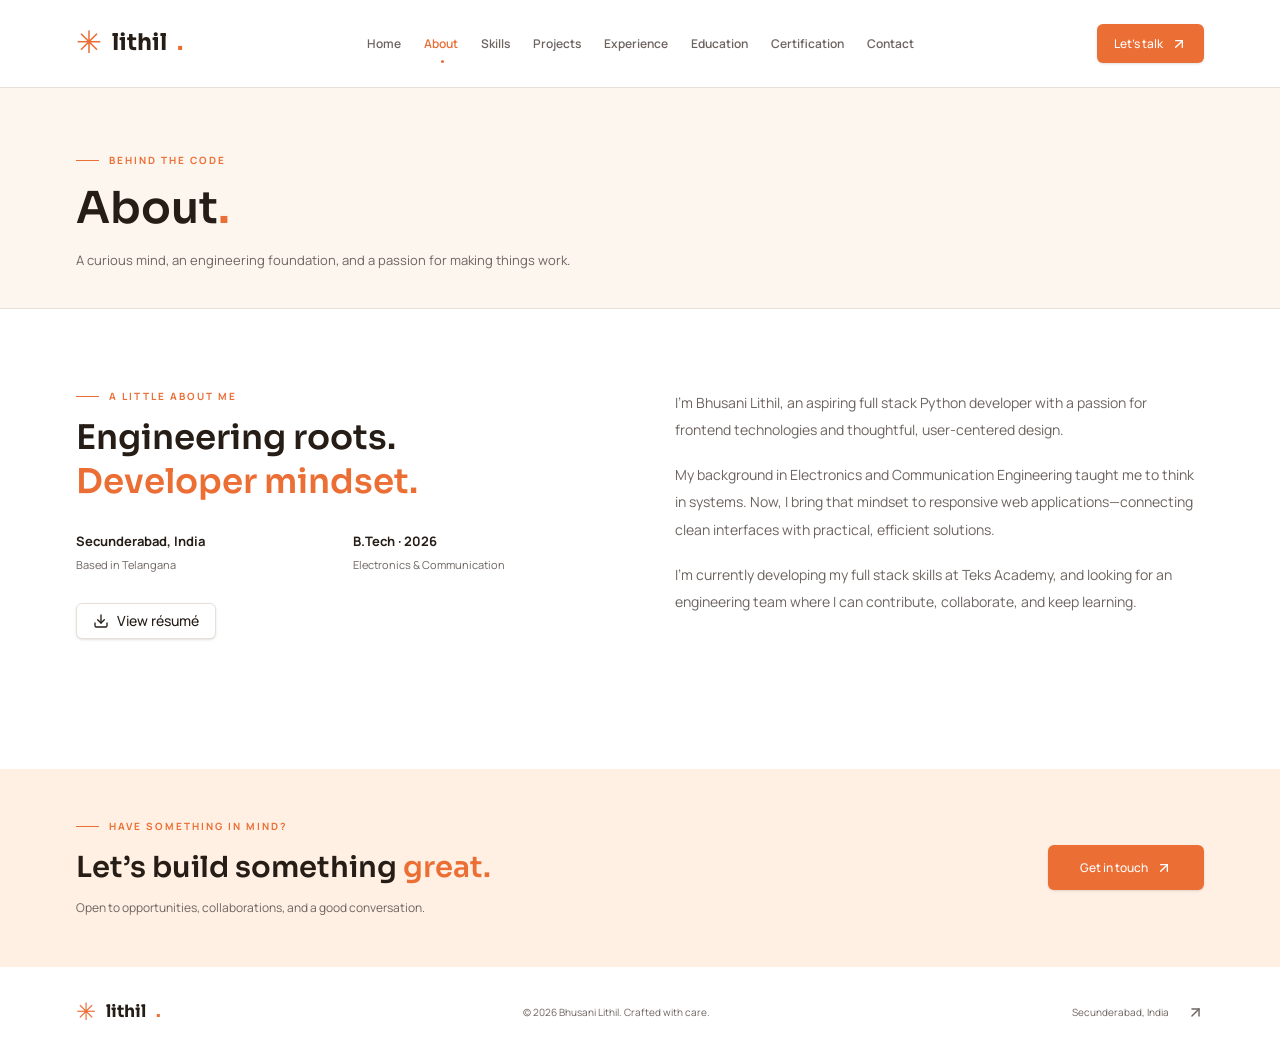
==== lithil-portfolio-standalone/lithil-portfolio/about.html @ ab589420 "Add files via upload" ====
<!DOCTYPE html>
<!DOCTYPE html>
<html lang="en"><head><meta charset="utf-8"/><meta content="width=device-width, initial-scale=1" name="viewport"/><title>About — Bhusani Lithil</title><meta content="Bhusani Lithil" name="author"/><meta content="A curious mind, an engineering foundation, and a passion for making things work." name="description"/><meta content="About — Bhusani Lithil" property="og:title"/><meta content="A curious mind, an engineering foundation, and a passion for making things work." property="og:description"/><meta content="website" property="og:type"/><meta content="summary_large_image" name="twitter:card"/><link href="styles.css" rel="stylesheet"/><link href="assets/favicon.png" rel="icon"/><script defer="" src="script.js"></script></head><body><header class="site-header"><div class="container-wide header-inner"><a class="wordmark" href="index.html"><span class="brand-symbol">✳</span> lithil<span class="text-primary">.</span></a><nav aria-label="Main navigation" class="desktop-nav"><a class="nav-link" href="index.html">Home</a><a aria-current="page" class="nav-link active" data-status="active" href="about.html">About</a><a class="nav-link" href="skills.html">Skills</a><a class="nav-link" href="projects.html">Projects</a><a class="nav-link" href="experience.html">Experience</a><a class="nav-link" href="education.html">Education</a><a class="nav-link" href="certification.html">Certification</a><a class="nav-link" href="contact.html">Contact</a></nav><a class="inline-flex items-center justify-center gap-2 whitespace-nowrap rounded-md text-sm font-medium cursor-pointer transition-colors focus-visible:outline-none focus-visible:ring-1 focus-visible:ring-ring disabled:pointer-events-none disabled:opacity-50 disabled:cursor-not-allowed [&amp;_svg]:pointer-events-none [&amp;_svg]:size-4 [&amp;_svg]:shrink-0 bg-primary text-primary-foreground shadow hover:bg-primary/90 h-9 px-4 py-2 header-contact" href="contact.html">Let’s talk <svg aria-hidden="true" class="lucide lucide-arrow-up-right" fill="none" height="24" stroke="currentColor" stroke-linecap="round" stroke-linejoin="round" stroke-width="2" viewbox="0 0 24 24" width="24" xmlns="http://www.w3.org/2000/svg"><path d="M7 7h10v10"></path><path d="M7 17 17 7"></path></svg></a><button aria-controls="mobile-navigation" aria-expanded="false" aria-label="Open navigation" class="inline-flex items-center justify-center gap-2 whitespace-nowrap rounded-md text-sm font-medium cursor-pointer transition-colors focus-visible:outline-none focus-visible:ring-1 focus-visible:ring-ring disabled:pointer-events-none disabled:opacity-50 disabled:cursor-not-allowed [&amp;_svg]:pointer-events-none [&amp;_svg]:size-4 [&amp;_svg]:shrink-0 hover:bg-accent hover:text-accent-foreground h-9 w-9 mobile-menu-toggle"><svg aria-hidden="true" class="lucide lucide-menu" fill="none" height="24" stroke="currentColor" stroke-linecap="round" stroke-linejoin="round" stroke-width="2" viewbox="0 0 24 24" width="24" xmlns="http://www.w3.org/2000/svg"><path d="M4 5h16"></path><path d="M4 12h16"></path><path d="M4 19h16"></path></svg></button></div><nav aria-label="Mobile navigation" class="mobile-nav" hidden="" id="mobile-navigation"><a class="nav-link" href="index.html">Home</a><a aria-current="page" class="nav-link active" data-status="active" href="about.html">About</a><a class="nav-link" href="skills.html">Skills</a><a class="nav-link" href="projects.html">Projects</a><a class="nav-link" href="experience.html">Experience</a><a class="nav-link" href="education.html">Education</a><a class="nav-link" href="certification.html">Certification</a><a class="nav-link" href="contact.html">Contact</a></nav></header><!--$--><main><section class="page-intro"><div class="container-wide reveal"><div class="section-eyebrow">Behind the code</div><h1 class="section-heading">About<span class="text-primary">.</span></h1><p class="section-subtitle">A curious mind, an engineering foundation, and a passion for making things work.</p></div></section><section class="section container-wide page-content"><div class="about-layout reveal"><div><div class="section-eyebrow">A little about me</div><h2 class="section-heading">Engineering roots.<br/><span>Developer mindset.</span></h2><div class="fact-grid"><div><strong>Secunderabad, India</strong><span>Based in Telangana</span></div><div><strong>B.Tech · 2026</strong><span>Electronics &amp; Communication</span></div></div><a class="inline-flex items-center justify-center gap-2 whitespace-nowrap rounded-md text-sm font-medium cursor-pointer transition-colors focus-visible:outline-none focus-visible:ring-1 focus-visible:ring-ring disabled:pointer-events-none disabled:opacity-50 disabled:cursor-not-allowed [&amp;_svg]:pointer-events-none [&amp;_svg]:size-4 [&amp;_svg]:shrink-0 border border-input bg-background shadow-sm hover:bg-accent hover:text-accent-foreground h-9 px-4 py-2 mt-7" download="Bhusani-Lithil-Resume.jpeg" href="assets/lithil-resume.jpeg" rel="noreferrer" target="_blank"><svg aria-hidden="true" class="lucide lucide-download" fill="none" height="24" stroke="currentColor" stroke-linecap="round" stroke-linejoin="round" stroke-width="2" viewbox="0 0 24 24" width="24" xmlns="http://www.w3.org/2000/svg"><path d="M12 15V3"></path><path d="M21 15v4a2 2 0 0 1-2 2H5a2 2 0 0 1-2-2v-4"></path><path d="m7 10 5 5 5-5"></path></svg> View résumé</a></div><div class="about-text"><p>I’m Bhusani Lithil, an aspiring full stack Python developer with a passion for frontend technologies and thoughtful, user-centered design.</p><p>My background in Electronics and Communication Engineering taught me to think in systems. Now, I bring that mindset to responsive web applications—connecting clean interfaces with practical, efficient solutions.</p><p>I’m currently developing my full stack skills at Teks Academy, and looking for an engineering team where I can contribute, collaborate, and keep learning.</p></div></div></section></main><!--/$--><section class="cta-band"><div class="container-wide cta-inner"><div><div class="section-eyebrow">Have something in mind?</div><h2>Let’s build something <span class="text-primary">great.</span></h2><p>Open to opportunities, collaborations, and a good conversation.</p></div><a class="inline-flex items-center justify-center gap-2 whitespace-nowrap text-sm font-medium cursor-pointer transition-colors focus-visible:outline-none focus-visible:ring-1 focus-visible:ring-ring disabled:pointer-events-none disabled:opacity-50 disabled:cursor-not-allowed [&amp;_svg]:pointer-events-none [&amp;_svg]:size-4 [&amp;_svg]:shrink-0 bg-primary text-primary-foreground shadow hover:bg-primary/90 h-10 rounded-md px-8" href="contact.html">Get in touch <svg aria-hidden="true" class="lucide lucide-arrow-up-right" fill="none" height="24" stroke="currentColor" stroke-linecap="round" stroke-linejoin="round" stroke-width="2" viewbox="0 0 24 24" width="24" xmlns="http://www.w3.org/2000/svg"><path d="M7 7h10v10"></path><path d="M7 17 17 7"></path></svg></a></div></section><footer class="site-footer"><div class="container-wide footer-inner"><a class="wordmark" href="index.html"><span class="brand-symbol">✳</span> lithil<span class="text-primary">.</span></a><p>© 2026 Bhusani Lithil. Crafted with care.</p><div class="footer-right"><span>Secunderabad, India</span><a aria-label="Email Lithil" href="mailto:bhusanilithil111@gmail.com"><svg aria-hidden="true" class="lucide lucide-arrow-up-right" fill="none" height="17" stroke="currentColor" stroke-linecap="round" stroke-linejoin="round" stroke-width="2" viewbox="0 0 24 24" width="17" xmlns="http://www.w3.org/2000/svg"><path d="M7 7h10v10"></path><path d="M7 17 17 7"></path></svg></a></div></div></footer></body></html>
---- lithil-portfolio-standalone/lithil-portfolio/styles.css ----
@layer properties {
  @supports (((-webkit-hyphens: none)) and (not (margin-trim: inline))) or ((-moz-orient: inline) and (not (color: rgb(from red r g b)))) {
  *, ::before, ::after, ::backdrop { --tw-translate-x: 0; --tw-translate-y: 0; --tw-translate-z: 0; --tw-rotate-x: initial; --tw-rotate-y: initial; --tw-rotate-z: initial; --tw-skew-x: initial; --tw-skew-y: initial; --tw-space-y-reverse: 0; --tw-space-x-reverse: 0; --tw-border-style: solid; --tw-leading: initial; --tw-font-weight: initial; --tw-tracking: initial; --tw-ordinal: initial; --tw-slashed-zero: initial; --tw-numeric-figure: initial; --tw-numeric-spacing: initial; --tw-numeric-fraction: initial; --tw-shadow: 0 0 #0000; --tw-shadow-color: initial; --tw-shadow-alpha: 100%; --tw-inset-shadow: 0 0 #0000; --tw-inset-shadow-color: initial; --tw-inset-shadow-alpha: 100%; --tw-ring-color: initial; --tw-ring-shadow: 0 0 #0000; --tw-inset-ring-color: initial; --tw-inset-ring-shadow: 0 0 #0000; --tw-ring-inset: initial; --tw-ring-offset-width: 0px; --tw-ring-offset-color: #fff; --tw-ring-offset-shadow: 0 0 #0000; --tw-outline-style: solid; --tw-blur: initial; --tw-brightness: initial; --tw-contrast: initial; --tw-grayscale: initial; --tw-hue-rotate: initial; --tw-invert: initial; --tw-opacity: initial; --tw-saturate: initial; --tw-sepia: initial; --tw-drop-shadow: initial; --tw-drop-shadow-color: initial; --tw-drop-shadow-alpha: 100%; --tw-drop-shadow-size: initial; --tw-duration: initial; --tw-ease: initial; --tw-content: ""; --tw-animation-delay: 0s; --tw-animation-direction: normal; --tw-animation-duration: initial; --tw-animation-fill-mode: none; --tw-animation-iteration-count: 1; --tw-enter-blur: 0; --tw-enter-opacity: 1; --tw-enter-rotate: 0; --tw-enter-scale: 1; --tw-enter-translate-x: 0; --tw-enter-translate-y: 0; --tw-exit-blur: 0; --tw-exit-opacity: 1; --tw-exit-rotate: 0; --tw-exit-scale: 1; --tw-exit-translate-x: 0; --tw-exit-translate-y: 0; }
}
}
@layer theme {
  :root, :host { --font-mono: ui-monospace, SFMono-Regular, Menlo, Monaco, Consolas, "Liberation Mono",
      "Courier New", monospace; --color-black: #000; --spacing: .25rem; --container-sm: 24rem; --container-md: 28rem; --container-lg: 32rem; --text-xs: .75rem; --text-xs--line-height: calc(1 / .75); --text-sm: .875rem; --text-sm--line-height: calc(1.25 / .875); --text-base: 1rem; --text-base--line-height: calc(1.5 / 1); --text-lg: 1.125rem; --text-lg--line-height: calc(1.75 / 1.125); --text-xl: 1.25rem; --text-xl--line-height: calc(1.75 / 1.25); --text-7xl: 4.5rem; --text-7xl--line-height: 1; --font-weight-normal: 400; --font-weight-medium: 500; --font-weight-semibold: 600; --font-weight-bold: 700; --tracking-tight: -.025em; --tracking-widest: .1em; --leading-relaxed: 1.625; --radius-sm: .25rem; --radius-xl: .75rem; --ease-in-out: cubic-bezier(.4, 0, .2, 1); --animate-pulse: pulse 2s cubic-bezier(.4, 0, .6, 1) infinite; --aspect-video: 16 / 9; --default-transition-duration: .15s; --default-transition-timing-function: cubic-bezier(.4, 0, .2, 1); --default-font-family: var(--font-body); --default-mono-font-family: var(--font-mono); --color-background: var(--background); --color-foreground: var(--foreground); --color-border: var(--border); }
}
@layer base {
  *, ::after, ::before, ::backdrop { box-sizing: border-box; border: 0px solid; margin: 0px; padding: 0px; }
  ::file-selector-button { box-sizing: border-box; border: 0px solid; margin: 0px; padding: 0px; }
  html, :host { text-size-adjust: 100%; tab-size: 4; line-height: 1.5; font-family: var(--default-font-family, -apple-system, BlinkMacSystemFont, "Segoe UI", Roboto, "Helvetica Neue", "Noto Sans", Arial, sans-serif, "Apple Color Emoji", "Segoe UI Emoji", "Segoe UI Symbol", "Noto Color Emoji"); font-feature-settings: var(--default-font-feature-settings, normal); font-variation-settings: var(--default-font-variation-settings, normal); -webkit-tap-highlight-color: transparent; }
  hr { height: 0px; color: inherit; border-top-width: 1px; }
  abbr:where([title]) { text-decoration: underline dotted; }
  h1, h2, h3, h4, h5, h6 { font-size: inherit; font-weight: inherit; }
  a { color: inherit; text-decoration: inherit; }
  b, strong { font-weight: bolder; }
  code, kbd, samp, pre { font-family: var(--default-mono-font-family, ui-monospace, SFMono-Regular, Menlo, Monaco, Consolas, "Liberation Mono", "Courier New", monospace); font-feature-settings: var(--default-mono-font-feature-settings, normal); font-variation-settings: var(--default-mono-font-variation-settings, normal); font-size: 1em; }
  small { font-size: 80%; }
  sub, sup { vertical-align: baseline; font-size: 75%; line-height: 0; position: relative; }
  sub { bottom: -0.25em; }
  sup { top: -0.5em; }
  table { text-indent: 0px; border-color: inherit; border-collapse: collapse; }
  progress { vertical-align: baseline; }
  summary { display: list-item; }
  ol, ul, menu { list-style: none; }
  img, svg, video, canvas, audio, iframe, embed, object { vertical-align: middle; display: block; }
  img, video { max-width: 100%; height: auto; }
  button, input, select, optgroup, textarea { font: inherit; letter-spacing: inherit; color: inherit; opacity: 1; background-color: rgba(0, 0, 0, 0); border-radius: 0px; }
  ::file-selector-button { font: inherit; letter-spacing: inherit; color: inherit; opacity: 1; background-color: rgba(0, 0, 0, 0); border-radius: 0px; }
  :where(select:is([multiple], [size])) optgroup { font-weight: bolder; }
  :where(select:is([multiple], [size])) optgroup option { padding-inline-start: 20px; }
  ::file-selector-button { margin-inline-end: 4px; }
  ::placeholder { opacity: 1; }
  @supports (not ((-webkit-appearance: -apple-pay-button))) or (contain-intrinsic-size: 1px) {
  ::placeholder { color: currentcolor; }
  @supports (color: color-mix(in lab, red, red)) {
  ::placeholder { color: color-mix(in oklab, currentcolor, transparent); }
}
}
  textarea { resize: vertical; }
  ::-webkit-search-decoration { appearance: none; }
  ::-webkit-date-and-time-value { min-height: 1lh; text-align: inherit; }
  ::-webkit-datetime-edit { display: inline-flex; }
  ::-webkit-datetime-edit-fields-wrapper { padding: 0px; }
  ::-webkit-datetime-edit { padding-block: 0px; }
  ::-webkit-datetime-edit-year-field { padding-block: 0px; }
  ::-webkit-datetime-edit-month-field { padding-block: 0px; }
  ::-webkit-datetime-edit-day-field { padding-block: 0px; }
  ::-webkit-datetime-edit-hour-field { padding-block: 0px; }
  ::-webkit-datetime-edit-minute-field { padding-block: 0px; }
  ::-webkit-datetime-edit-second-field { padding-block: 0px; }
  ::-webkit-datetime-edit-millisecond-field { padding-block: 0px; }
  ::-webkit-datetime-edit-meridiem-field { padding-block: 0px; }
  ::-webkit-calendar-picker-indicator { line-height: 1; }
  button, input:where([type="button"], [type="reset"], [type="submit"]) { appearance: button; }
  ::file-selector-button { appearance: button; }
  ::-webkit-inner-spin-button { height: auto; }
  ::-webkit-outer-spin-button { height: auto; }
  [hidden]:where(:not([hidden="until-found"])) { display: none !important; }
  * { border-color: var(--border); }
  body { background: var(--background); color: var(--foreground); font-family: var(--font-body); -webkit-font-smoothing: antialiased; margin: 0px; }
  h1, h2, h3 { font-family: var(--font-heading); letter-spacing: 0px; font-weight: 600; }
  a, button { -webkit-tap-highlight-color: transparent; }
  ::selection { background: var(--orange-soft); }
}
@layer components;
@layer utilities {
  .pointer-events-none { pointer-events: none; }
  .invisible { visibility: hidden; }
  .sr-only { clip-path: inset(50%); white-space: nowrap; border-width: 0px; width: 1px; height: 1px; margin: -1px; padding: 0px; position: absolute; overflow: hidden; }
  .absolute { position: absolute; }
  .fixed { position: fixed; }
  .relative { position: relative; }
  .inset-0 { inset: 0px; }
  .inset-x-0 { inset-inline: 0px; }
  .inset-y-0 { inset-block: 0px; }
  .-top-12 { top: calc(var(--spacing) * -12); }
  .top-0 { top: 0px; }
  .top-1\.5 { top: calc(var(--spacing) * 1.5); }
  .top-1\/2 { top: 50%; }
  .top-3\.5 { top: calc(var(--spacing) * 3.5); }
  .top-4 { top: calc(var(--spacing) * 4); }
  .top-\[1px\] { top: 1px; }
  .top-\[50\%\] { top: 50%; }
  .top-\[60\%\] { top: 60%; }
  .top-full { top: 100%; }
  .-right-12 { right: calc(var(--spacing) * -12); }
  .right-0 { right: 0px; }
  .right-1 { right: var(--spacing); }
  .right-2 { right: calc(var(--spacing) * 2); }
  .right-3 { right: calc(var(--spacing) * 3); }
  .right-4 { right: calc(var(--spacing) * 4); }
  .-bottom-12 { bottom: calc(var(--spacing) * -12); }
  .bottom-0 { bottom: 0px; }
  .-left-12 { left: calc(var(--spacing) * -12); }
  .left-0 { left: 0px; }
  .left-1\/2 { left: 50%; }
  .left-2 { left: calc(var(--spacing) * 2); }
  .left-\[50\%\] { left: 50%; }
  .z-10 { z-index: 10; }
  .z-20 { z-index: 20; }
  .z-50 { z-index: 50; }
  .z-\[1\] { z-index: 1; }
  .-mx-1 { margin-inline: calc(var(--spacing) * -1); }
  .mx-2 { margin-inline: calc(var(--spacing) * 2); }
  .mx-3\.5 { margin-inline: calc(var(--spacing) * 3.5); }
  .mx-auto { margin-inline: auto; }
  .my-0\.5 { margin-block: calc(var(--spacing) * .5); }
  .my-1 { margin-block: var(--spacing); }
  .\!mt-5 { margin-top: calc(var(--spacing) * 5) !important; }
  .-mt-4 { margin-top: calc(var(--spacing) * -4); }
  .mt-1\.5 { margin-top: calc(var(--spacing) * 1.5); }
  .mt-2 { margin-top: calc(var(--spacing) * 2); }
  .mt-4 { margin-top: calc(var(--spacing) * 4); }
  .mt-5 { margin-top: calc(var(--spacing) * 5); }
  .mt-6 { margin-top: calc(var(--spacing) * 6); }
  .mt-7 { margin-top: calc(var(--spacing) * 7); }
  .mt-8 { margin-top: calc(var(--spacing) * 8); }
  .mt-9 { margin-top: calc(var(--spacing) * 9); }
  .mt-24 { margin-top: calc(var(--spacing) * 24); }
  .mt-auto { margin-top: auto; }
  .mr-2 { margin-right: calc(var(--spacing) * 2); }
  .mb-1 { margin-bottom: var(--spacing); }
  .-ml-4 { margin-left: calc(var(--spacing) * -4); }
  .ml-1 { margin-left: var(--spacing); }
  .ml-auto { margin-left: auto; }
  .block { display: block; }
  .flex { display: flex; }
  .grid { display: grid; }
  .hidden { display: none; }
  .inline-flex { display: inline-flex; }
  .table { display: table; }
  .aspect-square { aspect-ratio: 1 / 1; }
  .aspect-video { aspect-ratio: var(--aspect-video); }
  .size-\(--cell-size\) { width: var(--cell-size); height: var(--cell-size); }
  .size-4 { width: calc(var(--spacing) * 4); height: calc(var(--spacing) * 4); }
  .h-\(--cell-size\) { height: var(--cell-size); }
  .h-1\.5 { height: calc(var(--spacing) * 1.5); }
  .h-2 { height: calc(var(--spacing) * 2); }
  .h-2\.5 { height: calc(var(--spacing) * 2.5); }
  .h-3 { height: calc(var(--spacing) * 3); }
  .h-3\.5 { height: calc(var(--spacing) * 3.5); }
  .h-4 { height: calc(var(--spacing) * 4); }
  .h-5 { height: calc(var(--spacing) * 5); }
  .h-7 { height: calc(var(--spacing) * 7); }
  .h-8 { height: calc(var(--spacing) * 8); }
  .h-9 { height: calc(var(--spacing) * 9); }
  .h-10 { height: calc(var(--spacing) * 10); }
  .h-12 { height: calc(var(--spacing) * 12); }
  .h-\[1px\] { height: 1px; }
  .h-\[var\(--radix-navigation-menu-viewport-height\)\] { height: var(--radix-navigation-menu-viewport-height); }
  .h-\[var\(--radix-select-trigger-height\)\] { height: var(--radix-select-trigger-height); }
  .h-auto { height: auto; }
  .h-full { height: 100%; }
  .h-px { height: 1px; }
  .h-svh { height: 100svh; }
  .max-h-\(--radix-context-menu-content-available-height\) { max-height: var(--radix-context-menu-content-available-height); }
  .max-h-\(--radix-select-content-available-height\) { max-height: var(--radix-select-content-available-height); }
  .max-h-\[300px\] { max-height: 300px; }
  .max-h-\[var\(--radix-dropdown-menu-content-available-height\)\] { max-height: var(--radix-dropdown-menu-content-available-height); }
  .min-h-0 { min-height: 0px; }
  .min-h-\[60px\] { min-height: 60px; }
  .min-h-screen { min-height: 100vh; }
  .min-h-svh { min-height: 100svh; }
  .w-\(--cell-size\) { width: var(--cell-size); }
  .w-\(--sidebar-width\) { width: var(--sidebar-width); }
  .w-0 { width: 0px; }
  .w-1 { width: var(--spacing); }
  .w-2 { width: calc(var(--spacing) * 2); }
  .w-2\.5 { width: calc(var(--spacing) * 2.5); }
  .w-3 { width: calc(var(--spacing) * 3); }
  .w-3\.5 { width: calc(var(--spacing) * 3.5); }
  .w-3\/4 { width: 75%; }
  .w-4 { width: calc(var(--spacing) * 4); }
  .w-5 { width: calc(var(--spacing) * 5); }
  .w-7 { width: calc(var(--spacing) * 7); }
  .w-8 { width: calc(var(--spacing) * 8); }
  .w-9 { width: calc(var(--spacing) * 9); }
  .w-10 { width: calc(var(--spacing) * 10); }
  .w-64 { width: calc(var(--spacing) * 64); }
  .w-72 { width: calc(var(--spacing) * 72); }
  .w-\[1px\] { width: 1px; }
  .w-\[100px\] { width: 100px; }
  .w-auto { width: auto; }
  .w-fit { width: fit-content; }
  .w-full { width: 100%; }
  .w-max { width: max-content; }
  .w-px { width: 1px; }
  .max-w-\(--skeleton-width\) { max-width: var(--skeleton-width); }
  .max-w-lg { max-width: var(--container-lg); }
  .max-w-max { max-width: max-content; }
  .max-w-md { max-width: var(--container-md); }
  .min-w-\(--cell-size\) { min-width: var(--cell-size); }
  .min-w-0 { min-width: 0px; }
  .min-w-5 { min-width: calc(var(--spacing) * 5); }
  .min-w-8 { min-width: calc(var(--spacing) * 8); }
  .min-w-9 { min-width: calc(var(--spacing) * 9); }
  .min-w-10 { min-width: calc(var(--spacing) * 10); }
  .min-w-\[8rem\] { min-width: 8rem; }
  .min-w-\[12rem\] { min-width: 12rem; }
  .min-w-\[var\(--radix-select-trigger-width\)\] { min-width: var(--radix-select-trigger-width); }
  .flex-1 { flex: 1 1 0%; }
  .shrink-0 { flex-shrink: 0; }
  .grow { flex-grow: 1; }
  .grow-0 { flex-grow: 0; }
  .basis-full { flex-basis: 100%; }
  .caption-bottom { caption-side: bottom; }
  .border-collapse { border-collapse: collapse; }
  .origin-\(--radix-context-menu-content-transform-origin\) { transform-origin: var(--radix-context-menu-content-transform-origin); }
  .origin-\(--radix-dropdown-menu-content-transform-origin\) { transform-origin: var(--radix-dropdown-menu-content-transform-origin); }
  .origin-\(--radix-hover-card-content-transform-origin\) { transform-origin: var(--radix-hover-card-content-transform-origin); }
  .origin-\(--radix-menubar-content-transform-origin\) { transform-origin: var(--radix-menubar-content-transform-origin); }
  .origin-\(--radix-popover-content-transform-origin\) { transform-origin: var(--radix-popover-content-transform-origin); }
  .origin-\(--radix-select-content-transform-origin\) { transform-origin: var(--radix-select-content-transform-origin); }
  .origin-\(--radix-tooltip-content-transform-origin\) { transform-origin: var(--radix-tooltip-content-transform-origin); }
  .-translate-x-1\/2 { --tw-translate-x: calc(calc(1 / 2 * 100%) * -1); translate: var(--tw-translate-x) var(--tw-translate-y); }
  .-translate-x-px { --tw-translate-x: -1px; translate: var(--tw-translate-x) var(--tw-translate-y); }
  .translate-x-\[-50\%\] { --tw-translate-x: -50%; translate: var(--tw-translate-x) var(--tw-translate-y); }
  .translate-x-px { --tw-translate-x: 1px; translate: var(--tw-translate-x) var(--tw-translate-y); }
  .-translate-y-1\/2 { --tw-translate-y: calc(calc(1 / 2 * 100%) * -1); translate: var(--tw-translate-x) var(--tw-translate-y); }
  .translate-y-\[-50\%\] { --tw-translate-y: -50%; translate: var(--tw-translate-x) var(--tw-translate-y); }
  .rotate-45 { rotate: 45deg; }
  .rotate-90 { rotate: 90deg; }
  .transform { transform: var(--tw-rotate-x, ) var(--tw-rotate-y, ) var(--tw-rotate-z, ) var(--tw-skew-x, ) var(--tw-skew-y, ); }
  .animate-caret-blink { animation: 1.25s ease-out 0s infinite normal none running caret-blink; }
  .animate-in { animation: enter var(--tw-animation-duration, var(--tw-duration, .15s))var(--tw-ease, ease)var(--tw-animation-delay, 0s)var(--tw-animation-iteration-count, 1)var(--tw-animation-direction, normal)var(--tw-animation-fill-mode, none); }
  .animate-pulse { animation: var(--animate-pulse); }
  .cursor-default { cursor: default; }
  .cursor-pointer { cursor: pointer; }
  .touch-none { touch-action: none; }
  .list-none { list-style-type: none; }
  .flex-col { flex-direction: column; }
  .flex-col-reverse { flex-direction: column-reverse; }
  .flex-row { flex-direction: row; }
  .flex-wrap { flex-wrap: wrap; }
  .place-content-center { place-content: center; }
  .items-center { align-items: center; }
  .items-end { align-items: flex-end; }
  .items-start { align-items: flex-start; }
  .items-stretch { align-items: stretch; }
  .justify-between { justify-content: space-between; }
  .justify-center { justify-content: center; }
  .gap-1 { gap: var(--spacing); }
  .gap-1\.5 { gap: calc(var(--spacing) * 1.5); }
  .gap-2 { gap: calc(var(--spacing) * 2); }
  .gap-4 { gap: calc(var(--spacing) * 4); }
  :where(.space-y-1\.5 > :not(:last-child)) { --tw-space-y-reverse: 0; margin-block-start: calc(calc(var(--spacing) * 1.5) * var(--tw-space-y-reverse)); margin-block-end: calc(calc(var(--spacing) * 1.5) * calc(1 - var(--tw-space-y-reverse))); }
  :where(.space-y-2 > :not(:last-child)) { --tw-space-y-reverse: 0; margin-block-start: calc(calc(var(--spacing) * 2) * var(--tw-space-y-reverse)); margin-block-end: calc(calc(var(--spacing) * 2) * calc(1 - var(--tw-space-y-reverse))); }
  :where(.space-x-1 > :not(:last-child)) { --tw-space-x-reverse: 0; margin-inline-start: calc(var(--spacing) * var(--tw-space-x-reverse)); margin-inline-end: calc(var(--spacing) * calc(1 - var(--tw-space-x-reverse))); }
  .overflow-auto { overflow: auto; }
  .overflow-hidden { overflow: hidden; }
  .overflow-x-hidden { overflow-x: hidden; }
  .overflow-y-auto { overflow-y: auto; }
  .rounded-\[2px\] { border-radius: 2px; }
  .rounded-\[inherit\] { border-radius: inherit; }
  .rounded-full { border-radius: 3.40282e+38px; }
  .rounded-lg { border-radius: 0.5rem; }
  .rounded-md { border-radius: 0.375rem; }
  .rounded-none { border-radius: 0px; }
  .rounded-sm { border-radius: var(--radius-sm); }
  .rounded-xl { border-radius: var(--radius-xl); }
  .rounded-t-\[10px\] { border-top-left-radius: 10px; border-top-right-radius: 10px; }
  .rounded-l-md { border-top-left-radius: 0.375rem; border-bottom-left-radius: 0.375rem; }
  .rounded-tl-sm { border-top-left-radius: var(--radius-sm); }
  .rounded-r-md { border-top-right-radius: 0.375rem; border-bottom-right-radius: 0.375rem; }
  .border { border-style: var(--tw-border-style); border-width: 1px; }
  .border-2 { border-style: var(--tw-border-style); border-width: 2px; }
  .border-\[1\.5px\] { border-style: var(--tw-border-style); border-width: 1.5px; }
  .border-y { border-block-style: var(--tw-border-style); border-block-width: 1px; }
  .border-t { border-top-style: var(--tw-border-style); border-top-width: 1px; }
  .border-r { border-right-style: var(--tw-border-style); border-right-width: 1px; }
  .border-b { border-bottom-style: var(--tw-border-style); border-bottom-width: 1px; }
  .border-l { border-left-style: var(--tw-border-style); border-left-width: 1px; }
  .border-dashed { --tw-border-style: dashed; border-style: dashed; }
  .border-\(--color-border\) { border-color: var(--color-border); }
  .border-border\/50 { border-color: var(--border); }
  @supports (color: color-mix(in lab, red, red)) {
  .border-border\/50 { border-color: color-mix(in oklab, var(--border) 50%, transparent); }
}
  .border-destructive\/50 { border-color: var(--destructive); }
  @supports (color: color-mix(in lab, red, red)) {
  .border-destructive\/50 { border-color: color-mix(in oklab, var(--destructive) 50%, transparent); }
}
  .border-input { border-color: var(--input); }
  .border-primary { border-color: var(--primary); }
  .border-primary\/50 { border-color: var(--primary); }
  @supports (color: color-mix(in lab, red, red)) {
  .border-primary\/50 { border-color: color-mix(in oklab, var(--primary) 50%, transparent); }
}
  .border-transparent { border-color: rgba(0, 0, 0, 0); }
  .border-t-transparent { border-top-color: rgba(0, 0, 0, 0); }
  .border-l-transparent { border-left-color: rgba(0, 0, 0, 0); }
  .bg-\(--color-bg\) { background-color: var(--color-bg); }
  .bg-accent { background-color: var(--accent); }
  .bg-background { background-color: var(--background); }
  .bg-black\/80 { background-color: rgba(0, 0, 0, 0.8); }
  @supports (color: color-mix(in lab, red, red)) {
  .bg-black\/80 { background-color: color-mix(in oklab, var(--color-black) 80%, transparent); }
}
  .bg-border { background-color: var(--border); }
  .bg-card { background-color: var(--card); }
  .bg-destructive { background-color: var(--destructive); }
  .bg-foreground { background-color: var(--foreground); }
  .bg-muted { background-color: var(--muted); }
  .bg-muted\/50 { background-color: var(--muted); }
  @supports (color: color-mix(in lab, red, red)) {
  .bg-muted\/50 { background-color: color-mix(in oklab, var(--muted) 50%, transparent); }
}
  .bg-popover { background-color: var(--popover); }
  .bg-primary { background-color: var(--primary); }
  .bg-primary\/10 { background-color: var(--primary); }
  @supports (color: color-mix(in lab, red, red)) {
  .bg-primary\/10 { background-color: color-mix(in oklab, var(--primary) 10%, transparent); }
}
  .bg-primary\/20 { background-color: var(--primary); }
  @supports (color: color-mix(in lab, red, red)) {
  .bg-primary\/20 { background-color: color-mix(in oklab, var(--primary) 20%, transparent); }
}
  .bg-secondary { background-color: var(--secondary); }
  .bg-transparent { background-color: rgba(0, 0, 0, 0); }
  .fill-current { fill: currentcolor; }
  .fill-primary { fill: var(--primary); }
  .p-0 { padding: 0px; }
  .p-1 { padding: var(--spacing); }
  .p-2 { padding: calc(var(--spacing) * 2); }
  .p-3 { padding: calc(var(--spacing) * 3); }
  .p-4 { padding: calc(var(--spacing) * 4); }
  .p-6 { padding: calc(var(--spacing) * 6); }
  .p-\[1px\] { padding: 1px; }
  .px-\(--cell-size\) { padding-inline: var(--cell-size); }
  .px-1 { padding-inline: var(--spacing); }
  .px-1\.5 { padding-inline: calc(var(--spacing) * 1.5); }
  .px-2 { padding-inline: calc(var(--spacing) * 2); }
  .px-2\.5 { padding-inline: calc(var(--spacing) * 2.5); }
  .px-3 { padding-inline: calc(var(--spacing) * 3); }
  .px-4 { padding-inline: calc(var(--spacing) * 4); }
  .px-8 { padding-inline: calc(var(--spacing) * 8); }
  .py-0\.5 { padding-block: calc(var(--spacing) * .5); }
  .py-1 { padding-block: var(--spacing); }
  .py-1\.5 { padding-block: calc(var(--spacing) * 1.5); }
  .py-2 { padding-block: calc(var(--spacing) * 2); }
  .py-3 { padding-block: calc(var(--spacing) * 3); }
  .py-4 { padding-block: calc(var(--spacing) * 4); }
  .py-6 { padding-block: calc(var(--spacing) * 6); }
  .pt-0 { padding-top: 0px; }
  .pt-3 { padding-top: calc(var(--spacing) * 3); }
  .pt-4 { padding-top: calc(var(--spacing) * 4); }
  .pr-1 { padding-right: var(--spacing); }
  .pr-2 { padding-right: calc(var(--spacing) * 2); }
  .pr-2\.5 { padding-right: calc(var(--spacing) * 2.5); }
  .pr-8 { padding-right: calc(var(--spacing) * 8); }
  .pb-3 { padding-bottom: calc(var(--spacing) * 3); }
  .pb-4 { padding-bottom: calc(var(--spacing) * 4); }
  .pl-2 { padding-left: calc(var(--spacing) * 2); }
  .pl-2\.5 { padding-left: calc(var(--spacing) * 2.5); }
  .pl-4 { padding-left: calc(var(--spacing) * 4); }
  .pl-8 { padding-left: calc(var(--spacing) * 8); }
  .text-center { text-align: center; }
  .text-left { text-align: left; }
  .align-middle { vertical-align: middle; }
  .font-mono { font-family: var(--font-mono); }
  .text-7xl { font-size: var(--text-7xl); line-height: var(--tw-leading, var(--text-7xl--line-height)); }
  .text-base { font-size: var(--text-base); line-height: var(--tw-leading, var(--text-base--line-height)); }
  .text-lg { font-size: var(--text-lg); line-height: var(--tw-leading, var(--text-lg--line-height)); }
  .text-sm { font-size: var(--text-sm); line-height: var(--tw-leading, var(--text-sm--line-height)); }
  .text-xl { font-size: var(--text-xl); line-height: var(--tw-leading, var(--text-xl--line-height)); }
  .text-xs { font-size: var(--text-xs); line-height: var(--tw-leading, var(--text-xs--line-height)); }
  .text-\[0\.8rem\] { font-size: 0.8rem; }
  .text-\[8px\] { font-size: 8px; }
  .leading-none { --tw-leading: 1; line-height: 1; }
  .font-bold { --tw-font-weight: var(--font-weight-bold); font-weight: var(--font-weight-bold); }
  .font-medium { --tw-font-weight: var(--font-weight-medium); font-weight: var(--font-weight-medium); }
  .font-normal { --tw-font-weight: var(--font-weight-normal); font-weight: var(--font-weight-normal); }
  .font-semibold { --tw-font-weight: var(--font-weight-semibold); font-weight: var(--font-weight-semibold); }
  .tracking-tight { --tw-tracking: var(--tracking-tight); letter-spacing: var(--tracking-tight); }
  .tracking-widest { --tw-tracking: var(--tracking-widest); letter-spacing: var(--tracking-widest); }
  .break-words { overflow-wrap: break-word; }
  .whitespace-nowrap { white-space: nowrap; }
  .text-accent-foreground { color: var(--accent-foreground); }
  .text-card-foreground { color: var(--card-foreground); }
  .text-current { color: currentcolor; }
  .text-destructive { color: var(--destructive); }
  .text-destructive-foreground { color: var(--destructive-foreground); }
  .text-foreground { color: var(--foreground); }
  .text-muted-foreground { color: var(--muted-foreground); }
  .text-popover-foreground { color: var(--popover-foreground); }
  .text-primary { color: var(--primary); }
  .text-primary-foreground { color: var(--primary-foreground); }
  .text-secondary-foreground { color: var(--secondary-foreground); }
  .tabular-nums { --tw-numeric-spacing: tabular-nums; font-variant-numeric: var(--tw-ordinal, ) var(--tw-slashed-zero, ) var(--tw-numeric-figure, ) var(--tw-numeric-spacing, ) var(--tw-numeric-fraction, ); }
  .underline-offset-4 { text-underline-offset: 4px; }
  .opacity-0 { opacity: 0; }
  .opacity-50 { opacity: 0.5; }
  .opacity-60 { opacity: 0.6; }
  .opacity-70 { opacity: 0.7; }
  .shadow { --tw-shadow: 0 1px 3px 0 var(--tw-shadow-color, #0000001a), 0 1px 2px -1px var(--tw-shadow-color, #0000001a); box-shadow: var(--tw-inset-shadow), var(--tw-inset-ring-shadow), var(--tw-ring-offset-shadow), var(--tw-ring-shadow), var(--tw-shadow); }
  .shadow-\[0_0_0_1px_var\(--sidebar-border\)\] { --tw-shadow: 0 0 0 1px var(--tw-shadow-color, var(--sidebar-border)); box-shadow: var(--tw-inset-shadow), var(--tw-inset-ring-shadow), var(--tw-ring-offset-shadow), var(--tw-ring-shadow), var(--tw-shadow); }
  .shadow-lg { --tw-shadow: 0 10px 15px -3px var(--tw-shadow-color, #0000001a), 0 4px 6px -4px var(--tw-shadow-color, #0000001a); box-shadow: var(--tw-inset-shadow), var(--tw-inset-ring-shadow), var(--tw-ring-offset-shadow), var(--tw-ring-shadow), var(--tw-shadow); }
  .shadow-md { --tw-shadow: 0 4px 6px -1px var(--tw-shadow-color, #0000001a), 0 2px 4px -2px var(--tw-shadow-color, #0000001a); box-shadow: var(--tw-inset-shadow), var(--tw-inset-ring-shadow), var(--tw-ring-offset-shadow), var(--tw-ring-shadow), var(--tw-shadow); }
  .shadow-none { --tw-shadow: 0 0 #0000; box-shadow: var(--tw-inset-shadow), var(--tw-inset-ring-shadow), var(--tw-ring-offset-shadow), var(--tw-ring-shadow), var(--tw-shadow); }
  .shadow-sm { --tw-shadow: 0 1px 3px 0 var(--tw-shadow-color, #0000001a), 0 1px 2px -1px var(--tw-shadow-color, #0000001a); box-shadow: var(--tw-inset-shadow), var(--tw-inset-ring-shadow), var(--tw-ring-offset-shadow), var(--tw-ring-shadow), var(--tw-shadow); }
  .shadow-xl { --tw-shadow: 0 20px 25px -5px var(--tw-shadow-color, #0000001a), 0 8px 10px -6px var(--tw-shadow-color, #0000001a); box-shadow: var(--tw-inset-shadow), var(--tw-inset-ring-shadow), var(--tw-ring-offset-shadow), var(--tw-ring-shadow), var(--tw-shadow); }
  .shadow-xs { --tw-shadow: 0 1px 2px 0 var(--tw-shadow-color, #0000000d); box-shadow: var(--tw-inset-shadow), var(--tw-inset-ring-shadow), var(--tw-ring-offset-shadow), var(--tw-ring-shadow), var(--tw-shadow); }
  .ring-0 { --tw-ring-shadow: var(--tw-ring-inset, ) 0 0 0 calc(0px + var(--tw-ring-offset-width)) var(--tw-ring-color, currentcolor); box-shadow: var(--tw-inset-shadow), var(--tw-inset-ring-shadow), var(--tw-ring-offset-shadow), var(--tw-ring-shadow), var(--tw-shadow); }
  .ring-1 { --tw-ring-shadow: var(--tw-ring-inset, ) 0 0 0 calc(1px + var(--tw-ring-offset-width)) var(--tw-ring-color, currentcolor); box-shadow: var(--tw-inset-shadow), var(--tw-inset-ring-shadow), var(--tw-ring-offset-shadow), var(--tw-ring-shadow), var(--tw-shadow); }
  .ring-ring { --tw-ring-color: var(--ring); }
  .ring-offset-background { --tw-ring-offset-color: var(--background); }
  .outline { outline-style: var(--tw-outline-style); outline-width: 1px; }
  .filter { filter: var(--tw-blur, ) var(--tw-brightness, ) var(--tw-contrast, ) var(--tw-grayscale, ) var(--tw-hue-rotate, ) var(--tw-invert, ) var(--tw-saturate, ) var(--tw-sepia, ) var(--tw-drop-shadow, ); }
  .transition { transition-property: color, background-color, border-color, outline-color, text-decoration-color, fill, stroke, --tw-gradient-from, --tw-gradient-via, --tw-gradient-to, opacity, box-shadow, transform, translate, scale, rotate, filter, -webkit-backdrop-filter, backdrop-filter, display, content-visibility, overlay, pointer-events; transition-timing-function: var(--tw-ease, var(--default-transition-timing-function)); transition-duration: var(--tw-duration, var(--default-transition-duration)); }
  .transition-\[left\,right\,width\] { transition-property: left, right, width; transition-timing-function: var(--tw-ease, var(--default-transition-timing-function)); transition-duration: var(--tw-duration, var(--default-transition-duration)); }
  .transition-\[margin\,opacity\] { transition-property: margin, opacity; transition-timing-function: var(--tw-ease, var(--default-transition-timing-function)); transition-duration: var(--tw-duration, var(--default-transition-duration)); }
  .transition-\[width\,height\,padding\] { transition-property: width, height, padding; transition-timing-function: var(--tw-ease, var(--default-transition-timing-function)); transition-duration: var(--tw-duration, var(--default-transition-duration)); }
  .transition-\[width\] { transition-property: width; transition-timing-function: var(--tw-ease, var(--default-transition-timing-function)); transition-duration: var(--tw-duration, var(--default-transition-duration)); }
  .transition-all { transition-property: all; transition-timing-function: var(--tw-ease, var(--default-transition-timing-function)); transition-duration: var(--tw-duration, var(--default-transition-duration)); }
  .transition-colors { transition-property: color, background-color, border-color, outline-color, text-decoration-color, fill, stroke, --tw-gradient-from, --tw-gradient-via, --tw-gradient-to; transition-timing-function: var(--tw-ease, var(--default-transition-timing-function)); transition-duration: var(--tw-duration, var(--default-transition-duration)); }
  .transition-opacity { transition-property: opacity; transition-timing-function: var(--tw-ease, var(--default-transition-timing-function)); transition-duration: var(--tw-duration, var(--default-transition-duration)); }
  .transition-transform { transition-property: transform, translate, scale, rotate; transition-timing-function: var(--tw-ease, var(--default-transition-timing-function)); transition-duration: var(--tw-duration, var(--default-transition-duration)); }
  .duration-200 { --tw-duration: .2s; transition-duration: 0.2s; }
  .duration-300 { --tw-duration: .3s; transition-duration: 0.3s; }
  .duration-1000 { --tw-duration: 1s; transition-duration: 1s; }
  .ease-in-out { --tw-ease: var(--ease-in-out); transition-timing-function: var(--ease-in-out); }
  .ease-linear { --tw-ease: linear; transition-timing-function: linear; }
  .fade-in-0 { --tw-enter-opacity: 0; }
  .outline-none { --tw-outline-style: none; outline-style: none; }
  .select-none { user-select: none; }
  .zoom-in-95 { --tw-enter-scale: .95; }
  .\[--cell-size\:2rem\] { --cell-size: 2rem; }
  .running { animation-play-state: running; }
  .group-focus-within\/menu-item\:opacity-100:is(:where(.group\/menu-item):focus-within *) { opacity: 1; }
  @media (hover: hover) {
  .group-hover\/menu-item\:opacity-100:is(:where(.group\/menu-item):hover *) { opacity: 1; }
}
  .group-has-\[\[data-sidebar\=menu-action\]\]\/menu-item\:pr-8:is(:where(.group\/menu-item):has([data-sidebar="menu-action"]) *) { padding-right: calc(var(--spacing) * 8); }
  .group-data-\[collapsible\=icon\]\:-mt-8:is(:where(.group)[data-collapsible="icon"] *) { margin-top: calc(var(--spacing) * -8); }
  .group-data-\[collapsible\=icon\]\:hidden:is(:where(.group)[data-collapsible="icon"] *) { display: none; }
  .group-data-\[collapsible\=icon\]\:\!size-8:is(:where(.group)[data-collapsible="icon"] *) { width: calc(var(--spacing) * 8) !important; height: calc(var(--spacing) * 8) !important; }
  .group-data-\[collapsible\=icon\]\:w-\(--sidebar-width-icon\):is(:where(.group)[data-collapsible="icon"] *) { width: var(--sidebar-width-icon); }
  .group-data-\[collapsible\=icon\]\:w-\[calc\(var\(--sidebar-width-icon\)_\+_theme\(spacing\.4\)\)\]:is(:where(.group)[data-collapsible="icon"] *) { width: calc(var(--sidebar-width-icon) + 1rem); }
  .group-data-\[collapsible\=icon\]\:w-\[calc\(var\(--sidebar-width-icon\)_\+_theme\(spacing\.4\)_\+2px\)\]:is(:where(.group)[data-collapsible="icon"] *) { width: calc(var(--sidebar-width-icon) + 1rem + 2px); }
  .group-data-\[collapsible\=icon\]\:overflow-hidden:is(:where(.group)[data-collapsible="icon"] *) { overflow: hidden; }
  .group-data-\[collapsible\=icon\]\:\!p-0:is(:where(.group)[data-collapsible="icon"] *) { padding: 0px !important; }
  .group-data-\[collapsible\=icon\]\:\!p-2:is(:where(.group)[data-collapsible="icon"] *) { padding: calc(var(--spacing) * 2) !important; }
  .group-data-\[collapsible\=icon\]\:opacity-0:is(:where(.group)[data-collapsible="icon"] *) { opacity: 0; }
  .group-data-\[collapsible\=offcanvas\]\:right-\[calc\(var\(--sidebar-width\)\*-1\)\]:is(:where(.group)[data-collapsible="offcanvas"] *) { right: calc(var(--sidebar-width) * -1); }
  .group-data-\[collapsible\=offcanvas\]\:left-\[calc\(var\(--sidebar-width\)\*-1\)\]:is(:where(.group)[data-collapsible="offcanvas"] *) { left: calc(var(--sidebar-width) * -1); }
  .group-data-\[collapsible\=offcanvas\]\:w-0:is(:where(.group)[data-collapsible="offcanvas"] *) { width: 0px; }
  .group-data-\[collapsible\=offcanvas\]\:translate-x-0:is(:where(.group)[data-collapsible="offcanvas"] *) { --tw-translate-x: 0px; translate: var(--tw-translate-x) var(--tw-translate-y); }
  .group-data-\[focused\=true\]\/day\:relative:is(:where(.group\/day)[data-focused="true"] *) { position: relative; }
  .group-data-\[focused\=true\]\/day\:z-10:is(:where(.group\/day)[data-focused="true"] *) { z-index: 10; }
  .group-data-\[focused\=true\]\/day\:border-ring:is(:where(.group\/day)[data-focused="true"] *) { border-color: var(--ring); }
  .group-data-\[focused\=true\]\/day\:ring-\[3px\]:is(:where(.group\/day)[data-focused="true"] *) { --tw-ring-shadow: var(--tw-ring-inset, ) 0 0 0 calc(3px + var(--tw-ring-offset-width)) var(--tw-ring-color, currentcolor); box-shadow: var(--tw-inset-shadow), var(--tw-inset-ring-shadow), var(--tw-ring-offset-shadow), var(--tw-ring-shadow), var(--tw-shadow); }
  .group-data-\[focused\=true\]\/day\:ring-ring\/50:is(:where(.group\/day)[data-focused="true"] *) { --tw-ring-color: var(--ring); }
  @supports (color: color-mix(in lab, red, red)) {
  .group-data-\[focused\=true\]\/day\:ring-ring\/50:is(:where(.group\/day)[data-focused="true"] *) { --tw-ring-color: color-mix(in oklab, var(--ring) 50%, transparent); }
}
  .group-data-\[side\=left\]\:-right-4:is(:where(.group)[data-side="left"] *) { right: calc(var(--spacing) * -4); }
  .group-data-\[side\=left\]\:border-r:is(:where(.group)[data-side="left"] *) { border-right-style: var(--tw-border-style); border-right-width: 1px; }
  .group-data-\[side\=right\]\:left-0:is(:where(.group)[data-side="right"] *) { left: 0px; }
  .group-data-\[side\=right\]\:rotate-180:is(:where(.group)[data-side="right"] *) { rotate: 180deg; }
  .group-data-\[side\=right\]\:border-l:is(:where(.group)[data-side="right"] *) { border-left-style: var(--tw-border-style); border-left-width: 1px; }
  .group-data-\[state\=open\]\:rotate-180:is(:where(.group)[data-state="open"] *) { rotate: 180deg; }
  .group-data-\[variant\=floating\]\:rounded-lg:is(:where(.group)[data-variant="floating"] *) { border-radius: 0.5rem; }
  .group-data-\[variant\=floating\]\:border:is(:where(.group)[data-variant="floating"] *) { border-style: var(--tw-border-style); border-width: 1px; }
  .group-data-\[variant\=floating\]\:shadow:is(:where(.group)[data-variant="floating"] *) { --tw-shadow: 0 1px 3px 0 var(--tw-shadow-color, #0000001a), 0 1px 2px -1px var(--tw-shadow-color, #0000001a); box-shadow: var(--tw-inset-shadow), var(--tw-inset-ring-shadow), var(--tw-ring-offset-shadow), var(--tw-ring-shadow), var(--tw-shadow); }
  .group-\[\.toast\]\:bg-muted:is(:where(.group).toast *) { background-color: var(--muted); }
  .group-\[\.toast\]\:bg-primary:is(:where(.group).toast *) { background-color: var(--primary); }
  .group-\[\.toast\]\:text-muted-foreground:is(:where(.group).toast *) { color: var(--muted-foreground); }
  .group-\[\.toast\]\:text-primary-foreground:is(:where(.group).toast *) { color: var(--primary-foreground); }
  .group-\[\.toaster\]\:border-border:is(:where(.group).toaster *) { border-color: var(--border); }
  .group-\[\.toaster\]\:bg-background:is(:where(.group).toaster *) { background-color: var(--background); }
  .group-\[\.toaster\]\:text-foreground:is(:where(.group).toaster *) { color: var(--foreground); }
  .group-\[\.toaster\]\:shadow-lg:is(:where(.group).toaster *) { --tw-shadow: 0 10px 15px -3px var(--tw-shadow-color, #0000001a), 0 4px 6px -4px var(--tw-shadow-color, #0000001a); box-shadow: var(--tw-inset-shadow), var(--tw-inset-ring-shadow), var(--tw-ring-offset-shadow), var(--tw-ring-shadow), var(--tw-shadow); }
  .peer-disabled\:cursor-not-allowed:is(:where(.peer):disabled ~ *) { cursor: not-allowed; }
  .peer-disabled\:opacity-70:is(:where(.peer):disabled ~ *) { opacity: 0.7; }
  .peer-data-\[size\=default\]\/menu-button\:top-1\.5:is(:where(.peer\/menu-button)[data-size="default"] ~ *) { top: calc(var(--spacing) * 1.5); }
  .peer-data-\[size\=lg\]\/menu-button\:top-2\.5:is(:where(.peer\/menu-button)[data-size="lg"] ~ *) { top: calc(var(--spacing) * 2.5); }
  .peer-data-\[size\=sm\]\/menu-button\:top-1:is(:where(.peer\/menu-button)[data-size="sm"] ~ *) { top: var(--spacing); }
  .file\:border-0::file-selector-button { border-style: var(--tw-border-style); border-width: 0px; }
  .file\:bg-transparent::file-selector-button { background-color: rgba(0, 0, 0, 0); }
  .file\:text-sm::file-selector-button { font-size: var(--text-sm); line-height: var(--tw-leading, var(--text-sm--line-height)); }
  .file\:font-medium::file-selector-button { --tw-font-weight: var(--font-weight-medium); font-weight: var(--font-weight-medium); }
  .file\:text-foreground::file-selector-button { color: var(--foreground); }
  .placeholder\:text-muted-foreground::placeholder { color: var(--muted-foreground); }
  .after\:absolute::after { content: var(--tw-content); position: absolute; }
  .after\:-inset-2::after { content: var(--tw-content); inset: calc(var(--spacing) * -2); }
  .after\:inset-y-0::after { content: var(--tw-content); inset-block: 0px; }
  .after\:left-1\/2::after { content: var(--tw-content); left: 50%; }
  .after\:w-1::after { content: var(--tw-content); width: var(--spacing); }
  .after\:w-\[2px\]::after { content: var(--tw-content); width: 2px; }
  .after\:-translate-x-1\/2::after { content: var(--tw-content); --tw-translate-x: calc(calc(1 / 2 * 100%) * -1); translate: var(--tw-translate-x) var(--tw-translate-y); }
  .group-data-\[collapsible\=offcanvas\]\:after\:left-full:is(:where(.group)[data-collapsible="offcanvas"] *)::after { content: var(--tw-content); left: 100%; }
  .first\:rounded-l-md:first-child { border-top-left-radius: 0.375rem; border-bottom-left-radius: 0.375rem; }
  .first\:border-l:first-child { border-left-style: var(--tw-border-style); border-left-width: 1px; }
  .last\:rounded-r-md:last-child { border-top-right-radius: 0.375rem; border-bottom-right-radius: 0.375rem; }
  @media (hover: hover) {
  .hover\:bg-accent:hover { background-color: var(--accent); }
  .hover\:bg-destructive\/80:hover { background-color: var(--destructive); }
  @supports (color: color-mix(in lab, red, red)) {
  .hover\:bg-destructive\/80:hover { background-color: color-mix(in oklab, var(--destructive) 80%, transparent); }
}
  .hover\:bg-destructive\/90:hover { background-color: var(--destructive); }
  @supports (color: color-mix(in lab, red, red)) {
  .hover\:bg-destructive\/90:hover { background-color: color-mix(in oklab, var(--destructive) 90%, transparent); }
}
  .hover\:bg-muted:hover, .hover\:bg-muted\/50:hover { background-color: var(--muted); }
  @supports (color: color-mix(in lab, red, red)) {
  .hover\:bg-muted\/50:hover { background-color: color-mix(in oklab, var(--muted) 50%, transparent); }
}
  .hover\:bg-primary\/80:hover { background-color: var(--primary); }
  @supports (color: color-mix(in lab, red, red)) {
  .hover\:bg-primary\/80:hover { background-color: color-mix(in oklab, var(--primary) 80%, transparent); }
}
  .hover\:bg-primary\/90:hover { background-color: var(--primary); }
  @supports (color: color-mix(in lab, red, red)) {
  .hover\:bg-primary\/90:hover { background-color: color-mix(in oklab, var(--primary) 90%, transparent); }
}
  .hover\:bg-secondary\/80:hover { background-color: var(--secondary); }
  @supports (color: color-mix(in lab, red, red)) {
  .hover\:bg-secondary\/80:hover { background-color: color-mix(in oklab, var(--secondary) 80%, transparent); }
}
  .hover\:text-accent-foreground:hover { color: var(--accent-foreground); }
  .hover\:text-foreground:hover { color: var(--foreground); }
  .hover\:text-muted-foreground:hover { color: var(--muted-foreground); }
  .hover\:underline:hover { text-decoration-line: underline; }
  .hover\:opacity-100:hover { opacity: 1; }
  .hover\:shadow-\[0_0_0_1px_var\(--sidebar-accent\)\]:hover { --tw-shadow: 0 0 0 1px var(--tw-shadow-color, var(--sidebar-accent)); box-shadow: var(--tw-inset-shadow), var(--tw-inset-ring-shadow), var(--tw-ring-offset-shadow), var(--tw-ring-shadow), var(--tw-shadow); }
}
  .focus\:bg-accent:focus { background-color: var(--accent); }
  .focus\:text-accent-foreground:focus { color: var(--accent-foreground); }
  .focus\:ring-1:focus { --tw-ring-shadow: var(--tw-ring-inset, ) 0 0 0 calc(1px + var(--tw-ring-offset-width)) var(--tw-ring-color, currentcolor); box-shadow: var(--tw-inset-shadow), var(--tw-inset-ring-shadow), var(--tw-ring-offset-shadow), var(--tw-ring-shadow), var(--tw-shadow); }
  .focus\:ring-2:focus { --tw-ring-shadow: var(--tw-ring-inset, ) 0 0 0 calc(2px + var(--tw-ring-offset-width)) var(--tw-ring-color, currentcolor); box-shadow: var(--tw-inset-shadow), var(--tw-inset-ring-shadow), var(--tw-ring-offset-shadow), var(--tw-ring-shadow), var(--tw-shadow); }
  .focus\:ring-ring:focus { --tw-ring-color: var(--ring); }
  .focus\:ring-offset-2:focus { --tw-ring-offset-width: 2px; --tw-ring-offset-shadow: var(--tw-ring-inset, ) 0 0 0 var(--tw-ring-offset-width) var(--tw-ring-offset-color); }
  .focus\:outline-none:focus { --tw-outline-style: none; outline-style: none; }
  .focus-visible\:ring-1:focus-visible { --tw-ring-shadow: var(--tw-ring-inset, ) 0 0 0 calc(1px + var(--tw-ring-offset-width)) var(--tw-ring-color, currentcolor); box-shadow: var(--tw-inset-shadow), var(--tw-inset-ring-shadow), var(--tw-ring-offset-shadow), var(--tw-ring-shadow), var(--tw-shadow); }
  .focus-visible\:ring-2:focus-visible { --tw-ring-shadow: var(--tw-ring-inset, ) 0 0 0 calc(2px + var(--tw-ring-offset-width)) var(--tw-ring-color, currentcolor); box-shadow: var(--tw-inset-shadow), var(--tw-inset-ring-shadow), var(--tw-ring-offset-shadow), var(--tw-ring-shadow), var(--tw-shadow); }
  .focus-visible\:ring-ring:focus-visible { --tw-ring-color: var(--ring); }
  .focus-visible\:ring-offset-1:focus-visible { --tw-ring-offset-width: 1px; --tw-ring-offset-shadow: var(--tw-ring-inset, ) 0 0 0 var(--tw-ring-offset-width) var(--tw-ring-offset-color); }
  .focus-visible\:ring-offset-2:focus-visible { --tw-ring-offset-width: 2px; --tw-ring-offset-shadow: var(--tw-ring-inset, ) 0 0 0 var(--tw-ring-offset-width) var(--tw-ring-offset-color); }
  .focus-visible\:ring-offset-background:focus-visible { --tw-ring-offset-color: var(--background); }
  .focus-visible\:outline-none:focus-visible { --tw-outline-style: none; outline-style: none; }
  .disabled\:pointer-events-none:disabled { pointer-events: none; }
  .disabled\:cursor-not-allowed:disabled { cursor: not-allowed; }
  .disabled\:opacity-50:disabled { opacity: 0.5; }
  .has-focus\:border-ring:has(:focus) { border-color: var(--ring); }
  .has-focus\:ring-\[3px\]:has(:focus) { --tw-ring-shadow: var(--tw-ring-inset, ) 0 0 0 calc(3px + var(--tw-ring-offset-width)) var(--tw-ring-color, currentcolor); box-shadow: var(--tw-inset-shadow), var(--tw-inset-ring-shadow), var(--tw-ring-offset-shadow), var(--tw-ring-shadow), var(--tw-shadow); }
  .has-focus\:ring-ring\/50:has(:focus) { --tw-ring-color: var(--ring); }
  @supports (color: color-mix(in lab, red, red)) {
  .has-focus\:ring-ring\/50:has(:focus) { --tw-ring-color: color-mix(in oklab, var(--ring) 50%, transparent); }
}
  .has-\[\:disabled\]\:opacity-50:has(:disabled) { opacity: 0.5; }
  .aria-disabled\:pointer-events-none[aria-disabled="true"] { pointer-events: none; }
  .aria-disabled\:opacity-50[aria-disabled="true"] { opacity: 0.5; }
  .aria-selected\:text-muted-foreground[aria-selected="true"] { color: var(--muted-foreground); }
  .data-\[active\=true\]\:font-medium[data-active="true"] { --tw-font-weight: var(--font-weight-medium); font-weight: var(--font-weight-medium); }
  .data-\[disabled\]\:pointer-events-none[data-disabled] { pointer-events: none; }
  .data-\[disabled\]\:opacity-50[data-disabled] { opacity: 0.5; }
  .data-\[disabled\=true\]\:pointer-events-none[data-disabled="true"] { pointer-events: none; }
  .data-\[disabled\=true\]\:opacity-50[data-disabled="true"] { opacity: 0.5; }
  .data-\[motion\=from-end\]\:slide-in-from-right-52[data-motion="from-end"] { --tw-enter-translate-x: calc(52*var(--spacing)); }
  .data-\[motion\=from-start\]\:slide-in-from-left-52[data-motion="from-start"] { --tw-enter-translate-x: calc(52*var(--spacing)*-1); }
  .data-\[motion\=to-end\]\:slide-out-to-right-52[data-motion="to-end"] { --tw-exit-translate-x: calc(52*var(--spacing)); }
  .data-\[motion\=to-start\]\:slide-out-to-left-52[data-motion="to-start"] { --tw-exit-translate-x: calc(52*var(--spacing)*-1); }
  .data-\[motion\^\=from-\]\:animate-in[data-motion^="from-"] { animation: enter var(--tw-animation-duration, var(--tw-duration, .15s))var(--tw-ease, ease)var(--tw-animation-delay, 0s)var(--tw-animation-iteration-count, 1)var(--tw-animation-direction, normal)var(--tw-animation-fill-mode, none); }
  .data-\[motion\^\=from-\]\:fade-in[data-motion^="from-"] { --tw-enter-opacity: 0; }
  .data-\[motion\^\=to-\]\:animate-out[data-motion^="to-"] { animation: exit var(--tw-animation-duration, var(--tw-duration, .15s))var(--tw-ease, ease)var(--tw-animation-delay, 0s)var(--tw-animation-iteration-count, 1)var(--tw-animation-direction, normal)var(--tw-animation-fill-mode, none); }
  .data-\[motion\^\=to-\]\:fade-out[data-motion^="to-"] { --tw-exit-opacity: 0; }
  .data-\[panel-group-direction\=vertical\]\:h-px[data-panel-group-direction="vertical"] { height: 1px; }
  .data-\[panel-group-direction\=vertical\]\:w-full[data-panel-group-direction="vertical"] { width: 100%; }
  .data-\[panel-group-direction\=vertical\]\:flex-col[data-panel-group-direction="vertical"] { flex-direction: column; }
  .data-\[panel-group-direction\=vertical\]\:after\:left-0[data-panel-group-direction="vertical"]::after { content: var(--tw-content); left: 0px; }
  .data-\[panel-group-direction\=vertical\]\:after\:h-1[data-panel-group-direction="vertical"]::after { content: var(--tw-content); height: var(--spacing); }
  .data-\[panel-group-direction\=vertical\]\:after\:w-full[data-panel-group-direction="vertical"]::after { content: var(--tw-content); width: 100%; }
  .data-\[panel-group-direction\=vertical\]\:after\:translate-x-0[data-panel-group-direction="vertical"]::after { content: var(--tw-content); --tw-translate-x: 0px; translate: var(--tw-translate-x) var(--tw-translate-y); }
  .data-\[panel-group-direction\=vertical\]\:after\:-translate-y-1\/2[data-panel-group-direction="vertical"]::after { content: var(--tw-content); --tw-translate-y: calc(calc(1 / 2 * 100%) * -1); translate: var(--tw-translate-x) var(--tw-translate-y); }
  .data-\[placeholder\]\:text-muted-foreground[data-placeholder] { color: var(--muted-foreground); }
  .data-\[range-end\=true\]\:rounded-md[data-range-end="true"] { border-radius: 0.375rem; }
  .data-\[range-end\=true\]\:bg-primary[data-range-end="true"] { background-color: var(--primary); }
  .data-\[range-end\=true\]\:text-primary-foreground[data-range-end="true"] { color: var(--primary-foreground); }
  .data-\[range-middle\=true\]\:rounded-none[data-range-middle="true"] { border-radius: 0px; }
  .data-\[range-middle\=true\]\:bg-accent[data-range-middle="true"] { background-color: var(--accent); }
  .data-\[range-middle\=true\]\:text-accent-foreground[data-range-middle="true"] { color: var(--accent-foreground); }
  .data-\[range-start\=true\]\:rounded-md[data-range-start="true"] { border-radius: 0.375rem; }
  .data-\[range-start\=true\]\:bg-primary[data-range-start="true"] { background-color: var(--primary); }
  .data-\[range-start\=true\]\:text-primary-foreground[data-range-start="true"] { color: var(--primary-foreground); }
  .data-\[selected-single\=true\]\:bg-primary[data-selected-single="true"] { background-color: var(--primary); }
  .data-\[selected-single\=true\]\:text-primary-foreground[data-selected-single="true"] { color: var(--primary-foreground); }
  .data-\[selected\=true\]\:rounded-none[data-selected="true"] { border-radius: 0px; }
  .data-\[selected\=true\]\:bg-accent[data-selected="true"] { background-color: var(--accent); }
  .data-\[selected\=true\]\:text-accent-foreground[data-selected="true"] { color: var(--accent-foreground); }
  .data-\[side\=bottom\]\:translate-y-1[data-side="bottom"] { --tw-translate-y: var(--spacing); translate: var(--tw-translate-x) var(--tw-translate-y); }
  .data-\[side\=bottom\]\:slide-in-from-top-2[data-side="bottom"] { --tw-enter-translate-y: calc(2*var(--spacing)*-1); }
  .data-\[side\=left\]\:-translate-x-1[data-side="left"] { --tw-translate-x: calc(var(--spacing) * -1); translate: var(--tw-translate-x) var(--tw-translate-y); }
  .data-\[side\=left\]\:slide-in-from-right-2[data-side="left"] { --tw-enter-translate-x: calc(2*var(--spacing)); }
  .data-\[side\=right\]\:translate-x-1[data-side="right"] { --tw-translate-x: var(--spacing); translate: var(--tw-translate-x) var(--tw-translate-y); }
  .data-\[side\=right\]\:slide-in-from-left-2[data-side="right"] { --tw-enter-translate-x: calc(2*var(--spacing)*-1); }
  .data-\[side\=top\]\:-translate-y-1[data-side="top"] { --tw-translate-y: calc(var(--spacing) * -1); translate: var(--tw-translate-x) var(--tw-translate-y); }
  .data-\[side\=top\]\:slide-in-from-bottom-2[data-side="top"] { --tw-enter-translate-y: calc(2*var(--spacing)); }
  .data-\[state\=active\]\:bg-background[data-state="active"] { background-color: var(--background); }
  .data-\[state\=active\]\:text-foreground[data-state="active"] { color: var(--foreground); }
  .data-\[state\=active\]\:shadow[data-state="active"] { --tw-shadow: 0 1px 3px 0 var(--tw-shadow-color, #0000001a), 0 1px 2px -1px var(--tw-shadow-color, #0000001a); box-shadow: var(--tw-inset-shadow), var(--tw-inset-ring-shadow), var(--tw-ring-offset-shadow), var(--tw-ring-shadow), var(--tw-shadow); }
  .data-\[state\=checked\]\:translate-x-4[data-state="checked"] { --tw-translate-x: calc(var(--spacing) * 4); translate: var(--tw-translate-x) var(--tw-translate-y); }
  .data-\[state\=checked\]\:bg-primary[data-state="checked"] { background-color: var(--primary); }
  .data-\[state\=checked\]\:text-primary-foreground[data-state="checked"] { color: var(--primary-foreground); }
  .data-\[state\=closed\]\:animate-accordion-up[data-state="closed"] { animation: accordion-up var(--tw-animation-duration, var(--tw-duration, .2s))var(--tw-ease, ease-out)var(--tw-animation-delay, 0s)var(--tw-animation-iteration-count, 1)var(--tw-animation-direction, normal)var(--tw-animation-fill-mode, none); }
  .data-\[state\=closed\]\:animate-out[data-state="closed"] { animation: exit var(--tw-animation-duration, var(--tw-duration, .15s))var(--tw-ease, ease)var(--tw-animation-delay, 0s)var(--tw-animation-iteration-count, 1)var(--tw-animation-direction, normal)var(--tw-animation-fill-mode, none); }
  .data-\[state\=closed\]\:duration-300[data-state="closed"] { --tw-duration: .3s; transition-duration: 0.3s; }
  .data-\[state\=closed\]\:fade-out-0[data-state="closed"] { --tw-exit-opacity: 0; }
  .data-\[state\=closed\]\:zoom-out-95[data-state="closed"] { --tw-exit-scale: .95; }
  .data-\[state\=closed\]\:slide-out-to-bottom[data-state="closed"] { --tw-exit-translate-y: 100%; }
  .data-\[state\=closed\]\:slide-out-to-left[data-state="closed"] { --tw-exit-translate-x: -100%; }
  .data-\[state\=closed\]\:slide-out-to-right[data-state="closed"] { --tw-exit-translate-x: 100%; }
  .data-\[state\=closed\]\:slide-out-to-top[data-state="closed"] { --tw-exit-translate-y: -100%; }
  .data-\[state\=hidden\]\:animate-out[data-state="hidden"] { animation: exit var(--tw-animation-duration, var(--tw-duration, .15s))var(--tw-ease, ease)var(--tw-animation-delay, 0s)var(--tw-animation-iteration-count, 1)var(--tw-animation-direction, normal)var(--tw-animation-fill-mode, none); }
  .data-\[state\=hidden\]\:fade-out[data-state="hidden"] { --tw-exit-opacity: 0; }
  .data-\[state\=on\]\:bg-accent[data-state="on"] { background-color: var(--accent); }
  .data-\[state\=on\]\:text-accent-foreground[data-state="on"] { color: var(--accent-foreground); }
  .data-\[state\=open\]\:animate-accordion-down[data-state="open"] { animation: accordion-down var(--tw-animation-duration, var(--tw-duration, .2s))var(--tw-ease, ease-out)var(--tw-animation-delay, 0s)var(--tw-animation-iteration-count, 1)var(--tw-animation-direction, normal)var(--tw-animation-fill-mode, none); }
  .data-\[state\=open\]\:animate-in[data-state="open"] { animation: enter var(--tw-animation-duration, var(--tw-duration, .15s))var(--tw-ease, ease)var(--tw-animation-delay, 0s)var(--tw-animation-iteration-count, 1)var(--tw-animation-direction, normal)var(--tw-animation-fill-mode, none); }
  .data-\[state\=open\]\:bg-accent[data-state="open"] { background-color: var(--accent); }
  .data-\[state\=open\]\:bg-accent\/50[data-state="open"] { background-color: var(--accent); }
  @supports (color: color-mix(in lab, red, red)) {
  .data-\[state\=open\]\:bg-accent\/50[data-state="open"] { background-color: color-mix(in oklab, var(--accent) 50%, transparent); }
}
  .data-\[state\=open\]\:bg-secondary[data-state="open"] { background-color: var(--secondary); }
  .data-\[state\=open\]\:text-accent-foreground[data-state="open"] { color: var(--accent-foreground); }
  .data-\[state\=open\]\:text-muted-foreground[data-state="open"] { color: var(--muted-foreground); }
  .data-\[state\=open\]\:opacity-100[data-state="open"] { opacity: 1; }
  .data-\[state\=open\]\:duration-500[data-state="open"] { --tw-duration: .5s; transition-duration: 0.5s; }
  .data-\[state\=open\]\:fade-in-0[data-state="open"] { --tw-enter-opacity: 0; }
  .data-\[state\=open\]\:zoom-in-90[data-state="open"] { --tw-enter-scale: .9; }
  .data-\[state\=open\]\:zoom-in-95[data-state="open"] { --tw-enter-scale: .95; }
  .data-\[state\=open\]\:slide-in-from-bottom[data-state="open"] { --tw-enter-translate-y: 100%; }
  .data-\[state\=open\]\:slide-in-from-left[data-state="open"] { --tw-enter-translate-x: -100%; }
  .data-\[state\=open\]\:slide-in-from-right[data-state="open"] { --tw-enter-translate-x: 100%; }
  .data-\[state\=open\]\:slide-in-from-top[data-state="open"] { --tw-enter-translate-y: -100%; }
  @media (hover: hover) {
  .data-\[state\=open\]\:hover\:bg-accent[data-state="open"]:hover { background-color: var(--accent); }
}
  .data-\[state\=open\]\:focus\:bg-accent[data-state="open"]:focus { background-color: var(--accent); }
  .data-\[state\=selected\]\:bg-muted[data-state="selected"] { background-color: var(--muted); }
  .data-\[state\=unchecked\]\:translate-x-0[data-state="unchecked"] { --tw-translate-x: 0px; translate: var(--tw-translate-x) var(--tw-translate-y); }
  .data-\[state\=unchecked\]\:bg-input[data-state="unchecked"] { background-color: var(--input); }
  .data-\[state\=visible\]\:animate-in[data-state="visible"] { animation: enter var(--tw-animation-duration, var(--tw-duration, .15s))var(--tw-ease, ease)var(--tw-animation-delay, 0s)var(--tw-animation-iteration-count, 1)var(--tw-animation-direction, normal)var(--tw-animation-fill-mode, none); }
  .data-\[state\=visible\]\:fade-in[data-state="visible"] { --tw-enter-opacity: 0; }
  @media (width >= 40rem) {
  .sm\:mt-0 { margin-top: 0px; }
  .sm\:flex { display: flex; }
  .sm\:max-w-sm { max-width: var(--container-sm); }
  .sm\:flex-row { flex-direction: row; }
  .sm\:justify-end { justify-content: flex-end; }
  .sm\:gap-2\.5 { gap: calc(var(--spacing) * 2.5); }
  :where(.sm\:space-x-2 > :not(:last-child)) { --tw-space-x-reverse: 0; margin-inline-start: calc(calc(var(--spacing) * 2) * var(--tw-space-x-reverse)); margin-inline-end: calc(calc(var(--spacing) * 2) * calc(1 - var(--tw-space-x-reverse))); }
  .sm\:rounded-lg { border-radius: 0.5rem; }
  .sm\:text-left { text-align: left; }
}
  @media (width >= 48rem) {
  .md\:absolute { position: absolute; }
  .md\:block { display: block; }
  .md\:flex { display: flex; }
  .md\:w-\[var\(--radix-navigation-menu-viewport-width\)\] { width: var(--radix-navigation-menu-viewport-width); }
  .md\:w-auto { width: auto; }
  .md\:flex-row { flex-direction: row; }
  .md\:text-sm { font-size: var(--text-sm); line-height: var(--tw-leading, var(--text-sm--line-height)); }
  .md\:opacity-0 { opacity: 0; }
  .md\:peer-data-\[variant\=inset\]\:m-2:is(:where(.peer)[data-variant="inset"] ~ *) { margin: calc(var(--spacing) * 2); }
  .md\:peer-data-\[variant\=inset\]\:ml-0:is(:where(.peer)[data-variant="inset"] ~ *) { margin-left: 0px; }
  .md\:peer-data-\[variant\=inset\]\:rounded-xl:is(:where(.peer)[data-variant="inset"] ~ *) { border-radius: var(--radius-xl); }
  .md\:peer-data-\[variant\=inset\]\:shadow:is(:where(.peer)[data-variant="inset"] ~ *) { --tw-shadow: 0 1px 3px 0 var(--tw-shadow-color, #0000001a), 0 1px 2px -1px var(--tw-shadow-color, #0000001a); box-shadow: var(--tw-inset-shadow), var(--tw-inset-ring-shadow), var(--tw-ring-offset-shadow), var(--tw-ring-shadow), var(--tw-shadow); }
  .md\:peer-data-\[state\=collapsed\]\:peer-data-\[variant\=inset\]\:ml-2:is(:where(.peer)[data-state="collapsed"] ~ *):is(:where(.peer)[data-variant="inset"] ~ *) { margin-left: calc(var(--spacing) * 2); }
}
  .after\:md\:hidden::after { content: var(--tw-content); }
  @media (width >= 48rem) {
  .after\:md\:hidden::after { display: none; }
}
  .dark\:border-destructive:is(.dark *) { border-color: var(--destructive); }
  .\[\&_\.recharts-cartesian-axis-tick_text\]\:fill-muted-foreground .recharts-cartesian-axis-tick text { fill: var(--muted-foreground); }
  .\[\&_\.recharts-cartesian-grid_line\[stroke\=\'\#ccc\'\]\]\:stroke-border\/50 .recharts-cartesian-grid line[stroke="#ccc"] { stroke: var(--border); }
  @supports (color: color-mix(in lab, red, red)) {
  .\[\&_\.recharts-cartesian-grid_line\[stroke\=\'\#ccc\'\]\]\:stroke-border\/50 .recharts-cartesian-grid line[stroke="#ccc"] { stroke: color-mix(in oklab, var(--border) 50%, transparent); }
}
  .\[\&_\.recharts-curve\.recharts-tooltip-cursor\]\:stroke-border .recharts-curve.recharts-tooltip-cursor { stroke: var(--border); }
  .\[\&_\.recharts-dot\[stroke\=\'\#fff\'\]\]\:stroke-transparent .recharts-dot[stroke="#fff"] { stroke: rgba(0, 0, 0, 0); }
  .\[\&_\.recharts-layer\]\:outline-none .recharts-layer { --tw-outline-style: none; outline-style: none; }
  .\[\&_\.recharts-polar-grid_\[stroke\=\'\#ccc\'\]\]\:stroke-border .recharts-polar-grid [stroke="#ccc"] { stroke: var(--border); }
  .\[\&_\.recharts-radial-bar-background-sector\]\:fill-muted .recharts-radial-bar-background-sector, .\[\&_\.recharts-rectangle\.recharts-tooltip-cursor\]\:fill-muted .recharts-rectangle.recharts-tooltip-cursor { fill: var(--muted); }
  .\[\&_\.recharts-reference-line_\[stroke\=\'\#ccc\'\]\]\:stroke-border .recharts-reference-line [stroke="#ccc"] { stroke: var(--border); }
  .\[\&_\.recharts-sector\]\:outline-none .recharts-sector { --tw-outline-style: none; outline-style: none; }
  .\[\&_\.recharts-sector\[stroke\=\'\#fff\'\]\]\:stroke-transparent .recharts-sector[stroke="#fff"] { stroke: rgba(0, 0, 0, 0); }
  .\[\&_\.recharts-surface\]\:outline-none .recharts-surface { --tw-outline-style: none; outline-style: none; }
  .\[\&_\[cmdk-group-heading\]\]\:px-2 [cmdk-group-heading] { padding-inline: calc(var(--spacing) * 2); }
  .\[\&_\[cmdk-group-heading\]\]\:py-1\.5 [cmdk-group-heading] { padding-block: calc(var(--spacing) * 1.5); }
  .\[\&_\[cmdk-group-heading\]\]\:text-xs [cmdk-group-heading] { font-size: var(--text-xs); line-height: var(--tw-leading, var(--text-xs--line-height)); }
  .\[\&_\[cmdk-group-heading\]\]\:font-medium [cmdk-group-heading] { --tw-font-weight: var(--font-weight-medium); font-weight: var(--font-weight-medium); }
  .\[\&_\[cmdk-group-heading\]\]\:text-muted-foreground [cmdk-group-heading] { color: var(--muted-foreground); }
  .\[\&_\[cmdk-group\]\]\:px-2 [cmdk-group] { padding-inline: calc(var(--spacing) * 2); }
  .\[\&_\[cmdk-group\]\:not\(\[hidden\]\)_\~\[cmdk-group\]\]\:pt-0 [cmdk-group]:not([hidden]) ~ [cmdk-group] { padding-top: 0px; }
  .\[\&_\[cmdk-input-wrapper\]_svg\]\:h-5 [cmdk-input-wrapper] svg { height: calc(var(--spacing) * 5); }
  .\[\&_\[cmdk-input-wrapper\]_svg\]\:w-5 [cmdk-input-wrapper] svg { width: calc(var(--spacing) * 5); }
  .\[\&_\[cmdk-input\]\]\:h-12 [cmdk-input] { height: calc(var(--spacing) * 12); }
  .\[\&_\[cmdk-item\]\]\:px-2 [cmdk-item] { padding-inline: calc(var(--spacing) * 2); }
  .\[\&_\[cmdk-item\]\]\:py-3 [cmdk-item] { padding-block: calc(var(--spacing) * 3); }
  .\[\&_\[cmdk-item\]_svg\]\:h-5 [cmdk-item] svg { height: calc(var(--spacing) * 5); }
  .\[\&_\[cmdk-item\]_svg\]\:w-5 [cmdk-item] svg { width: calc(var(--spacing) * 5); }
  .\[\&_p\]\:leading-relaxed p { --tw-leading: var(--leading-relaxed); line-height: var(--leading-relaxed); }
  .\[\&_svg\]\:pointer-events-none svg { pointer-events: none; }
  .\[\&_svg\]\:size-4 svg { width: calc(var(--spacing) * 4); height: calc(var(--spacing) * 4); }
  .\[\&_svg\]\:shrink-0 svg { flex-shrink: 0; }
  .\[\&_tr\]\:border-b tr { border-bottom-style: var(--tw-border-style); border-bottom-width: 1px; }
  .\[\&_tr\:last-child\]\:border-0 tr:last-child { border-style: var(--tw-border-style); border-width: 0px; }
  .\[\&\:first-child\[data-selected\=true\]_button\]\:rounded-l-md:first-child[data-selected="true"] button { border-top-left-radius: 0.375rem; border-bottom-left-radius: 0.375rem; }
  .\[\&\:has\(\[role\=checkbox\]\)\]\:pr-0:has([role="checkbox"]) { padding-right: 0px; }
  :is(.rtl\:\*\*\:\[\.rdp-button\\_next\>svg\]\:rotate-180:where(:is(:lang(ae), :lang(ar), :lang(arc), :lang(bcc), :lang(bqi), :lang(ckb), :lang(dv), :lang(fa), :lang(glk), :lang(he), :lang(ku), :lang(mzn), :lang(nqo), :lang(pnb), :lang(ps), :lang(sd), :lang(ug), :lang(ur), :lang(yi)), [dir="rtl"], [dir="rtl"] *) *):is(.rdp-button_next > svg), :is(.rtl\:\*\*\:\[\.rdp-button\\_previous\>svg\]\:rotate-180:where(:is(:lang(ae), :lang(ar), :lang(arc), :lang(bcc), :lang(bqi), :lang(ckb), :lang(dv), :lang(fa), :lang(glk), :lang(he), :lang(ku), :lang(mzn), :lang(nqo), :lang(pnb), :lang(ps), :lang(sd), :lang(ug), :lang(ur), :lang(yi)), [dir="rtl"], [dir="rtl"] *) *):is(.rdp-button_previous > svg) { rotate: 180deg; }
  .\[\&\:last-child\[data-selected\=true\]_button\]\:rounded-r-md:last-child[data-selected="true"] button { border-top-right-radius: 0.375rem; border-bottom-right-radius: 0.375rem; }
  .\[\&\>\[role\=checkbox\]\]\:translate-y-\[2px\] > [role="checkbox"] { --tw-translate-y: 2px; translate: var(--tw-translate-x) var(--tw-translate-y); }
  .\[\&\>button\]\:hidden > button { display: none; }
  .\[\&\>span\]\:line-clamp-1 > span { -webkit-line-clamp: 1; -webkit-box-orient: vertical; display: -webkit-box; overflow: hidden; }
  .\[\&\>span\]\:text-xs > span { font-size: var(--text-xs); line-height: var(--tw-leading, var(--text-xs--line-height)); }
  .\[\&\>span\]\:opacity-70 > span { opacity: 0.7; }
  .\[\&\>span\:last-child\]\:truncate > span:last-child { text-overflow: ellipsis; white-space: nowrap; overflow: hidden; }
  .\[\&\>svg\]\:absolute > svg { position: absolute; }
  .\[\&\>svg\]\:top-4 > svg { top: calc(var(--spacing) * 4); }
  .\[\&\>svg\]\:left-4 > svg { left: calc(var(--spacing) * 4); }
  .\[\&\>svg\]\:size-3\.5 > svg { width: calc(var(--spacing) * 3.5); height: calc(var(--spacing) * 3.5); }
  .\[\&\>svg\]\:size-4 > svg { width: calc(var(--spacing) * 4); height: calc(var(--spacing) * 4); }
  .\[\&\>svg\]\:h-2\.5 > svg { height: calc(var(--spacing) * 2.5); }
  .\[\&\>svg\]\:h-3 > svg { height: calc(var(--spacing) * 3); }
  .\[\&\>svg\]\:h-3\.5 > svg { height: calc(var(--spacing) * 3.5); }
  .\[\&\>svg\]\:w-2\.5 > svg { width: calc(var(--spacing) * 2.5); }
  .\[\&\>svg\]\:w-3 > svg { width: calc(var(--spacing) * 3); }
  .\[\&\>svg\]\:w-3\.5 > svg { width: calc(var(--spacing) * 3.5); }
  .\[\&\>svg\]\:shrink-0 > svg { flex-shrink: 0; }
  .\[\&\>svg\]\:text-destructive > svg { color: var(--destructive); }
  .\[\&\>svg\]\:text-foreground > svg { color: var(--foreground); }
  .\[\&\>svg\]\:text-muted-foreground > svg { color: var(--muted-foreground); }
  .\[\&\>svg\+div\]\:translate-y-\[-3px\] > svg + div { --tw-translate-y: -3px; translate: var(--tw-translate-x) var(--tw-translate-y); }
  .\[\&\>svg\~\*\]\:pl-7 > svg ~ * { padding-left: calc(var(--spacing) * 7); }
  .\[\&\>tr\]\:last\:border-b-0 > tr:last-child { border-bottom-style: var(--tw-border-style); border-bottom-width: 0px; }
  .\[\&\[data-panel-group-direction\=vertical\]\>div\]\:rotate-90[data-panel-group-direction="vertical"] > div { rotate: 90deg; }
  .\[\&\[data-state\=open\]\>svg\]\:rotate-180[data-state="open"] > svg { rotate: 180deg; }
  [data-side="left"] .\[\[data-side\=left\]_\&\]\:cursor-w-resize { cursor: w-resize; }
  [data-side="left"][data-collapsible="offcanvas"] .\[\[data-side\=left\]\[data-collapsible\=offcanvas\]_\&\]\:-right-2 { right: calc(var(--spacing) * -2); }
  [data-side="left"][data-state="collapsed"] .\[\[data-side\=left\]\[data-state\=collapsed\]_\&\]\:cursor-e-resize, [data-side="right"] .\[\[data-side\=right\]_\&\]\:cursor-e-resize { cursor: e-resize; }
  [data-side="right"][data-collapsible="offcanvas"] .\[\[data-side\=right\]\[data-collapsible\=offcanvas\]_\&\]\:-left-2 { left: calc(var(--spacing) * -2); }
  [data-side="right"][data-state="collapsed"] .\[\[data-side\=right\]\[data-state\=collapsed\]_\&\]\:cursor-w-resize { cursor: w-resize; }
  [data-slot="card-content"] .\[\[data-slot\=card-content\]_\&\]\:bg-transparent, [data-slot="popover-content"] .\[\[data-slot\=popover-content\]_\&\]\:bg-transparent { background-color: rgba(0, 0, 0, 0); }
}
@property --tw-animation-delay { syntax: "*"; inherits: false; initial-value: 0s; }
@property --tw-animation-direction { syntax: "*"; inherits: false; initial-value: normal; }
@property --tw-animation-duration { syntax: "*"; inherits: false; }
@property --tw-animation-fill-mode { syntax: "*"; inherits: false; initial-value: none; }
@property --tw-animation-iteration-count { syntax: "*"; inherits: false; initial-value: 1; }
@property --tw-enter-blur { syntax: "*"; inherits: false; initial-value: 0; }
@property --tw-enter-opacity { syntax: "*"; inherits: false; initial-value: 1; }
@property --tw-enter-rotate { syntax: "*"; inherits: false; initial-value: 0; }
@property --tw-enter-scale { syntax: "*"; inherits: false; initial-value: 1; }
@property --tw-enter-translate-x { syntax: "*"; inherits: false; initial-value: 0; }
@property --tw-enter-translate-y { syntax: "*"; inherits: false; initial-value: 0; }
@property --tw-exit-blur { syntax: "*"; inherits: false; initial-value: 0; }
@property --tw-exit-opacity { syntax: "*"; inherits: false; initial-value: 1; }
@property --tw-exit-rotate { syntax: "*"; inherits: false; initial-value: 0; }
@property --tw-exit-scale { syntax: "*"; inherits: false; initial-value: 1; }
@property --tw-exit-translate-x { syntax: "*"; inherits: false; initial-value: 0; }
@property --tw-exit-translate-y { syntax: "*"; inherits: false; initial-value: 0; }
:root { --radius: .5rem; --background: oklch(100% 0 0); --foreground: oklch(24% .018 55); --card: oklch(100% 0 0); --card-foreground: var(--foreground); --popover: var(--background); --popover-foreground: var(--foreground); --primary: oklch(68% .17 43); --primary-foreground: oklch(100% 0 0); --secondary: oklch(96.5% .025 64); --secondary-foreground: var(--foreground); --muted: oklch(97.5% .008 65); --muted-foreground: oklch(51% .014 55); --accent: oklch(95% .04 65); --accent-foreground: var(--foreground); --border: oklch(91% .012 65); --input: var(--border); --ring: var(--primary); --destructive: oklch(60% .2 25); --destructive-foreground: var(--background); --hero: oklch(97.7% .012 65); --orange-soft: oklch(92% .065 65); --ink: oklch(25% .01 55); --success: oklch(56% .14 150); --font-body: "Manrope", sans-serif; --font-heading: "Sora", sans-serif; --shadow-soft: 0 12px 35px oklch(30% .02 55 / .06); }
.container-wide { max-width: 1200px; margin-inline: auto; padding-inline: 36px; }
.site-header { border-bottom: 1px solid var(--border); background: var(--background); z-index: 30; height: 88px; position: sticky; top: 0px; }
.header-inner { justify-content: space-between; align-items: center; gap: 24px; height: 100%; display: flex; }
.wordmark { font-family: var(--font-heading); align-items: center; gap: 10px; font-size: 23px; font-weight: 650; display: flex; }
.brand-symbol { color: var(--primary); font-size: 31px; font-weight: 500; }
.desktop-nav { align-items: center; gap: 23px; display: flex; }
.nav-link { color: var(--muted-foreground); padding-block: 10px; font-size: 12px; font-weight: 600; transition: color 0.2s; position: relative; }
.nav-link:hover, .nav-link[data-status="active"] { color: var(--primary); }
.nav-link[data-status="active"]::after { content: ""; background: var(--primary); border-radius: 50%; width: 3px; height: 3px; position: absolute; bottom: 0px; left: 50%; }
.header-contact { height: 39px; padding-inline: 17px; font-size: 12px; }
.hero { background: var(--hero); min-height: 625px; position: relative; overflow: hidden; }
.hero::before { content: ""; background-image: linear-gradient(var(--border) 1px, transparent 1px),linear-gradient(90deg,var(--border) 1px, transparent 1px); opacity: 0.22; background-size: 64px 64px; position: absolute; inset: 0px; mask-image: linear-gradient(90deg, rgba(0, 0, 0, 0), rgb(0, 0, 0)); }
.hero-inner { min-height: 625px; padding-top: 71px; padding-bottom: 66px; position: relative; }
.hero-copy { z-index: 2; max-width: 660px; position: relative; }
.availability { border: 1px solid var(--border); background: var(--background); border-radius: 30px; align-items: center; gap: 8px; padding: 8px 13px; font-size: 11px; font-weight: 600; display: inline-flex; }
.status-dot { background: var(--success); width: 6px; height: 6px; box-shadow: 0 0 0 3px var(--success); border-radius: 50%; }
@supports (color: color-mix(in lab, red, red)) {
  .status-dot { box-shadow: 0 0 0 3px color-mix(in oklch,var(--success) 12%,transparent); }
}
.hero-greeting { align-items: center; gap: 10px; margin-top: 29px; margin-bottom: 10px; font-size: 17px; display: flex; }
.wave { transform-origin: 80% 80%; animation: 2s ease 1s 2 normal none running wave; display: inline-block; }
.hero h1 { max-width: 700px; margin-bottom: 19px; font-size: 66px; line-height: 1.14; }
.hero h1 span { color: var(--primary); }
.hero-description { max-width: 460px; color: var(--muted-foreground); font-size: 14px; line-height: 1.9; }
.hero-actions { gap: 12px; margin-top: 29px; display: flex; }
.hero-actions a { height: 46px; padding-inline: 22px; font-size: 12px; transition: transform 0.25s, background 0.25s; }
.hero-actions a:hover { transform: translateY(-3px); }
.hero-location { color: var(--muted-foreground); align-items: center; gap: 7px; margin-top: 31px; font-size: 11px; display: flex; }
.portrait-scene { width: 350px; height: 410px; position: absolute; top: 98px; right: 43px; }
.portrait-border { border: 1px solid var(--primary); border-radius: 180px 180px 8px 8px; position: absolute; inset: 12px -12px -12px 12px; transform: rotate(5deg); }
.portrait-image { object-fit: cover; object-position: center 32%; border-radius: 180px 180px 8px 8px; width: 100%; height: 100%; position: relative; }
.portrait-note { background: var(--background); border: 1px solid var(--border); box-shadow: var(--shadow-soft); border-radius: 7px; align-items: center; gap: 12px; padding: 14px 17px; font-size: 12px; display: flex; position: absolute; bottom: 31px; right: -22px; transform: rotate(-4deg); }
.portrait-note small { color: var(--muted-foreground); margin-top: 3px; font-size: 10px; display: block; }
.portrait-note svg { color: var(--primary); width: 27px; height: 27px; }
.portrait-spark { color: var(--primary); font-size: 58px; animation: 18s linear 0s infinite normal none running slow-turn; position: absolute; top: -26px; right: -21px; }
.hero-bottom { border-top: 1px solid var(--border); height: 66px; color: var(--muted-foreground); justify-content: space-between; align-items: center; font-size: 10px; display: flex; position: relative; }
.hero-bottom-label { align-items: center; gap: 11px; display: flex; }
.hero-bottom-label span:first-child { background: var(--primary); width: 24px; height: 1px; }
.tech-strip { color: var(--muted-foreground); align-items: center; gap: 24px; font-size: 13px; font-weight: 650; display: flex; }
.tech-strip span { align-items: center; gap: 7px; display: flex; }
.tech-strip svg { width: 16px; height: 16px; }
.section { padding-block: 80px; }
.section-eyebrow { letter-spacing: 2px; color: var(--primary); text-transform: uppercase; align-items: center; gap: 10px; margin-bottom: 12px; font-size: 10px; font-weight: 700; display: flex; }
.section-eyebrow::before { content: ""; background: var(--primary); width: 23px; height: 1px; }
.section-heading { margin: 0px; font-size: 34px; line-height: 1.3; }
.section-heading span { color: var(--primary); }
.section-top { justify-content: space-between; align-items: end; gap: 24px; margin-bottom: 30px; display: flex; }
.section-subtitle { color: var(--muted-foreground); max-width: 530px; margin-top: 12px; font-size: 13px; line-height: 1.8; }
.project-grid { grid-template-columns: 1fr 1fr; gap: 28px; display: grid; }
.project-card { border: 1px solid var(--border); background: var(--background); border-radius: 8px; transition: transform 0.3s, box-shadow 0.3s; overflow: hidden; }
.project-card:hover { box-shadow: var(--shadow-soft); transform: translateY(-6px); }
.project-visual { background: var(--muted); height: 255px; position: relative; overflow: hidden; }
.project-visual > img { object-fit: cover; width: 100%; height: 100%; transition: transform 0.6s; }
.project-card:hover .project-visual > img { transform: scale(1.04); }
.project-number { background: var(--background); z-index: 2; border-radius: 4px; padding: 5px 9px; font-size: 10px; position: absolute; top: 16px; left: 16px; }
.project-body { padding: 23px 25px; }
.project-category { color: var(--primary); letter-spacing: 1.4px; text-transform: uppercase; font-size: 9px; font-weight: 700; }
.project-title-row { grid-template-columns: minmax(0px, 1fr) auto; align-items: start; gap: 12px; margin-top: 9px; display: grid; }
.project-title-row h3 { font-size: 18px; line-height: 1.5; }
.project-body p { color: var(--muted-foreground); margin-block: 12px 18px; font-size: 12px; line-height: 1.8; }
.tags { flex-wrap: wrap; gap: 7px; display: flex; }
.tag { border: 1px solid var(--border); background: var(--muted); border-radius: 4px; padding: 5px 9px; font-size: 10px; }
.medical-scene { background: var(--secondary); padding: 28px 48px; }
.medical-window { background: var(--background); border: 1px solid var(--border); width: 100%; height: 205px; box-shadow: var(--shadow-soft); border-radius: 6px; padding: 15px; transform: rotate(-3deg); }
.medical-title { align-items: center; gap: 7px; font-size: 10px; font-weight: 700; display: flex; }
.medical-title svg { color: var(--primary); width: 14px; height: 14px; }
.medical-rule { background: var(--border); height: 1px; margin-block: 12px; }
.medical-content { grid-template-columns: 1.4fr 1fr; gap: 15px; display: grid; }
.ecg-chart { background: var(--muted); border-radius: 4px; place-items: center; height: 90px; display: grid; }
.ecg-chart svg { width: 92%; height: 60px; stroke: var(--primary); fill: none; stroke-width: 2px; }
.medical-stats { color: var(--muted-foreground); flex-direction: column; gap: 8px; font-size: 8px; display: flex; }
.medical-stats strong { color: var(--foreground); font-size: 20px; font-family: var(--font-heading); }
.medical-caption { color: var(--muted-foreground); margin-top: 15px; font-size: 8px; }
.about-band { background: var(--muted); border-block: 1px solid var(--border); }
.about-layout { grid-template-columns: 1fr 1fr; gap: 70px; display: grid; }
.about-text { color: var(--muted-foreground); font-size: 14px; line-height: 1.95; }
.about-text p + p { margin-top: 18px; }
.fact-grid { grid-template-columns: 1fr 1fr; gap: 25px; margin-top: 28px; display: grid; }
.fact-grid strong { color: var(--foreground); font-size: 13px; display: block; }
.fact-grid span { color: var(--muted-foreground); font-size: 11px; }
.page-intro { background: var(--hero); border-bottom: 1px solid var(--border); padding-block: 65px 35px; }
.page-intro .section-heading { font-size: 44px; }
.page-content { min-height: 460px; }
.skills-grid { grid-template-columns: repeat(3, 1fr); gap: 25px; display: grid; }
.skill-group { border: 1px solid var(--border); border-radius: 7px; padding: 28px; }
.skill-icon { background: var(--secondary); width: 40px; height: 40px; color: var(--primary); border-radius: 6px; place-items: center; margin-bottom: 22px; display: grid; }
.skill-group h3 { margin-bottom: 10px; font-size: 17px; }
.skill-group p { color: var(--muted-foreground); margin-bottom: 22px; font-size: 12px; line-height: 1.8; }
.timeline { max-width: 850px; }
.timeline-item { border-left: 1px solid var(--border); margin-left: 7px; padding: 0px 0px 45px 34px; position: relative; }
.timeline-item::before { content: ""; background: var(--primary); border: 3px solid var(--background); width: 11px; height: 11px; box-shadow: 0 0 0 1px var(--primary); border-radius: 50%; position: absolute; top: 5px; left: -6px; }
.timeline-item:last-child { border-left-color: rgba(0, 0, 0, 0); padding-bottom: 0px; }
.timeline-head { justify-content: space-between; gap: 20px; display: flex; }
.timeline-head h3 { font-size: 20px; }
.timeline-date { color: var(--primary); white-space: nowrap; padding-top: 5px; font-size: 11px; }
.timeline-company { color: var(--muted-foreground); margin-top: 9px; font-size: 13px; }
.timeline-item p, .timeline-item li { color: var(--muted-foreground); font-size: 13px; line-height: 1.9; }
.timeline-item ul { margin-top: 20px; padding-left: 18px; list-style: outside; }
.timeline-item .tags { margin-top: 18px; }
.certificate { border-block: 1px solid var(--border); grid-template-columns: 70px 1fr auto; align-items: center; gap: 25px; padding-block: 30px; display: grid; }
.certificate-icon { width: 65px; height: 65px; color: var(--primary); background: var(--secondary); border-radius: 7px; place-items: center; display: grid; }
.certificate h3 { font-size: 20px; }
.certificate p { color: var(--muted-foreground); margin-top: 9px; font-size: 13px; }
.certificate-status { color: var(--primary); background: var(--secondary); border-radius: 4px; padding: 7px 12px; font-size: 11px; }
.certificate-note { color: var(--muted-foreground); margin-top: 22px; font-size: 12px; line-height: 1.8; }
.contact-layout { grid-template-columns: 1fr 1fr; gap: 80px; display: grid; }
.contact-links { flex-direction: column; gap: 27px; margin-top: 25px; display: flex; }
.contact-link { align-items: center; gap: 16px; font-size: 14px; display: flex; }
.contact-link > svg { color: var(--primary); width: 21px; }
.contact-link small { color: var(--muted-foreground); margin-bottom: 5px; font-size: 10px; display: block; }
.contact-form { flex-direction: column; gap: 18px; display: flex; }
.form-row { grid-template-columns: 1fr 1fr; gap: 16px; display: grid; }
.field label { margin-bottom: 8px; font-size: 11px; font-weight: 600; display: block; }
.field input, .field textarea { border: 1px solid var(--border); background: var(--muted); border-radius: 5px; outline: none; width: 100%; padding: 12px 13px; font-size: 12px; transition: border-color 0.2s; }
.field input:focus, .field textarea:focus { border-color: var(--primary); }
.field textarea { resize: vertical; min-height: 130px; }
.contact-form button { align-self: start; height: 43px; }
.form-note { color: var(--muted-foreground); font-size: 11px; }
.cta-band { background: var(--secondary); padding-block: 50px; }
.cta-inner { justify-content: space-between; align-items: center; gap: 30px; display: flex; }
.cta-inner h2 { font-size: 29px; }
.cta-inner p { color: var(--muted-foreground); margin-top: 10px; font-size: 12px; }
.cta-inner a { height: 45px; font-size: 12px; }
.site-footer { padding-block: 27px; }
.footer-inner { justify-content: space-between; align-items: center; gap: 25px; display: flex; }
.footer-inner .wordmark { font-size: 17px; }
.footer-inner .brand-symbol { font-size: 24px; }
.footer-inner p { color: var(--muted-foreground); font-size: 10px; }
.footer-right { color: var(--muted-foreground); align-items: center; gap: 18px; font-size: 10px; display: flex; }
.reveal { animation: 0.75s ease-out 0s 1 normal both running rise-in; }
.reveal-delay { animation-delay: 0.15s; }
@keyframes rise-in { 
  0% { opacity: 0; transform: translateY(23px); }
  100% { opacity: 1; transform: translateY(0px); }
}
@keyframes wave { 
  0%, 60%, 100% { transform: rotate(0deg); }
  10%, 30% { transform: rotate(18deg); }
  20%, 40% { transform: rotate(-7deg); }
}
@keyframes slow-turn { 
  100% { transform: rotate(360deg); }
}
.mobile-menu-toggle, .mobile-nav { display: none; }
@media (width >= 1500px) {
  .hero-inner, .hero { min-height: 650px; }
}
@media (width <= 1100px) {
  .desktop-nav { gap: 15px; }
  .header-contact { display: none; }
  .hero h1 { font-size: 55px; }
  .hero-copy { max-width: 560px; }
  .portrait-scene { width: 300px; height: 370px; top: 115px; right: 40px; }
  .hero-description { max-width: 400px; }
  .container-wide { padding-inline: 30px; }
  .tech-strip { gap: 16px; }
}
@media (width <= 850px) {
  .desktop-nav { gap: 12px; }
  .nav-link { font-size: 10px; }
  .wordmark { font-size: 20px; }
  .portrait-scene { width: 255px; height: 330px; top: 140px; right: 30px; }
  .hero h1 { font-size: 45px; }
  .hero-copy { max-width: 445px; }
  .hero-description { max-width: 335px; }
  .hero-bottom-label { display: none; }
  .hero-bottom { justify-content: center; }
  .skills-grid { grid-template-columns: 1fr 1fr; }
  .about-layout { gap: 35px; }
  .contact-layout { gap: 40px; }
  .project-title-row h3 { font-size: 16px; }
  .medical-scene { padding-inline: 25px; }
}
@media (width <= 640px) {
  .container-wide { padding-inline: 22px; }
  .site-header { height: 70px; }
  .header-inner { grid-template-columns: minmax(0px, 1fr) auto; display: grid; }
  .desktop-nav { display: none; }
  .mobile-menu-toggle { display: inline-flex; }
  .mobile-nav { background: var(--background); border-bottom: 1px solid var(--border); box-shadow: var(--shadow-soft); grid-template-columns: 1fr 1fr; gap: 5px; padding: 15px 22px; display: grid; position: absolute; top: 70px; left: 0px; right: 0px; }
  .mobile-nav a { padding: 12px; font-size: 13px; }
  .hero-inner { min-height: 890px; padding-top: 38px; padding-bottom: 30px; }
  .hero-copy { max-width: 100%; }
  .hero-greeting { margin-top: 24px; font-size: 15px; }
  .hero h1 { font-size: 43px; line-height: 1.17; }
  .hero-description { max-width: 100%; font-size: 13px; }
  .hero-actions { margin-top: 23px; }
  .hero-actions a { padding-inline: 16px; }
  .hero-location { margin-top: 24px; }
  .portrait-scene { width: 245px; height: 300px; inset: auto auto 43px 50%; transform: translateX(-50%); }
  .portrait-note { padding: 11px 13px; font-size: 11px; bottom: 20px; right: -27px; }
  .portrait-spark { font-size: 45px; right: -20px; }
  .hero-bottom { height: auto; min-height: 64px; padding-block: 15px; }
  .tech-strip { flex-wrap: wrap; justify-content: center; gap: 14px 20px; font-size: 11px; }
  .section { padding-block: 50px; }
  .section-heading { font-size: 27px; }
  .section-top { align-items: start; gap: 12px; }
  .section-top > a { flex-shrink: 0; padding-inline: 0px; font-size: 11px; }
  .section-eyebrow { letter-spacing: 1.5px; font-size: 9px; }
  .project-grid { grid-template-columns: 1fr; gap: 22px; }
  .project-visual { height: 230px; }
  .project-body { padding: 22px; }
  .project-title-row h3 { font-size: 18px; }
  .about-layout { grid-template-columns: 1fr; gap: 25px; }
  .skills-grid { grid-template-columns: 1fr; }
  .page-intro { padding-block: 42px 30px; }
  .page-intro .section-heading { font-size: 34px; }
  .contact-layout { grid-template-columns: 1fr; gap: 45px; }
  .timeline-head { display: block; }
  .timeline-date { margin-top: 8px; display: block; }
  .timeline-head h3 { font-size: 18px; }
  .timeline-item { padding-left: 24px; }
  .certificate { grid-template-columns: 48px minmax(0px, 1fr); gap: 16px; }
  .certificate-icon { width: 48px; height: 48px; }
  .certificate h3 { font-size: 17px; }
  .certificate-status { grid-column: 2; justify-self: start; }
  .cta-inner { display: block; }
  .cta-inner h2 { font-size: 25px; }
  .cta-inner a { margin-top: 23px; }
  .footer-inner { flex-wrap: wrap; gap: 16px; }
  .footer-right { justify-content: space-between; width: 100%; }
  .contact-link { font-size: 12px; }
  .form-row { grid-template-columns: 1fr; }
  .page-content { min-height: 0px; }
}
.hero h1 { font-size: 55px; }
@media (width <= 640px) {
  .portrait-scene { margin-left: -122.5px; transform: none; }
  .hero h1 { font-size: 40px; }
  .hero-inner { min-height: 920px; }
}
@media (prefers-reduced-motion: reduce) {
  *, ::before, ::after { scroll-behavior: auto !important; transition: none !important; animation: auto ease 0s 1 normal none running none !important; }
  .reveal { opacity: 1; }
}
@property --tw-translate-x { syntax: "*"; inherits: false; initial-value: 0; }
@property --tw-translate-y { syntax: "*"; inherits: false; initial-value: 0; }
@property --tw-translate-z { syntax: "*"; inherits: false; initial-value: 0; }
@property --tw-rotate-x { syntax: "*"; inherits: false; }
@property --tw-rotate-y { syntax: "*"; inherits: false; }
@property --tw-rotate-z { syntax: "*"; inherits: false; }
@property --tw-skew-x { syntax: "*"; inherits: false; }
@property --tw-skew-y { syntax: "*"; inherits: false; }
@property --tw-space-y-reverse { syntax: "*"; inherits: false; initial-value: 0; }
@property --tw-space-x-reverse { syntax: "*"; inherits: false; initial-value: 0; }
@property --tw-border-style { syntax: "*"; inherits: false; initial-value: solid; }
@property --tw-leading { syntax: "*"; inherits: false; }
@property --tw-font-weight { syntax: "*"; inherits: false; }
@property --tw-tracking { syntax: "*"; inherits: false; }
@property --tw-ordinal { syntax: "*"; inherits: false; }
@property --tw-slashed-zero { syntax: "*"; inherits: false; }
@property --tw-numeric-figure { syntax: "*"; inherits: false; }
@property --tw-numeric-spacing { syntax: "*"; inherits: false; }
@property --tw-numeric-fraction { syntax: "*"; inherits: false; }
@property --tw-shadow { syntax: "*"; inherits: false; initial-value: 0 0 #0000; }
@property --tw-shadow-color { syntax: "*"; inherits: false; }
@property --tw-shadow-alpha { syntax: "<percentage>"; inherits: false; initial-value: 100%; }
@property --tw-inset-shadow { syntax: "*"; inherits: false; initial-value: 0 0 #0000; }
@property --tw-inset-shadow-color { syntax: "*"; inherits: false; }
@property --tw-inset-shadow-alpha { syntax: "<percentage>"; inherits: false; initial-value: 100%; }
@property --tw-ring-color { syntax: "*"; inherits: false; }
@property --tw-ring-shadow { syntax: "*"; inherits: false; initial-value: 0 0 #0000; }
@property --tw-inset-ring-color { syntax: "*"; inherits: false; }
@property --tw-inset-ring-shadow { syntax: "*"; inherits: false; initial-value: 0 0 #0000; }
@property --tw-ring-inset { syntax: "*"; inherits: false; }
@property --tw-ring-offset-width { syntax: "<length>"; inherits: false; initial-value: 0; }
@property --tw-ring-offset-color { syntax: "*"; inherits: false; initial-value: #fff; }
@property --tw-ring-offset-shadow { syntax: "*"; inherits: false; initial-value: 0 0 #0000; }
@property --tw-outline-style { syntax: "*"; inherits: false; initial-value: solid; }
@property --tw-blur { syntax: "*"; inherits: false; }
@property --tw-brightness { syntax: "*"; inherits: false; }
@property --tw-contrast { syntax: "*"; inherits: false; }
@property --tw-grayscale { syntax: "*"; inherits: false; }
@property --tw-hue-rotate { syntax: "*"; inherits: false; }
@property --tw-invert { syntax: "*"; inherits: false; }
@property --tw-opacity { syntax: "*"; inherits: false; }
@property --tw-saturate { syntax: "*"; inherits: false; }
@property --tw-sepia { syntax: "*"; inherits: false; }
@property --tw-drop-shadow { syntax: "*"; inherits: false; }
@property --tw-drop-shadow-color { syntax: "*"; inherits: false; }
@property --tw-drop-shadow-alpha { syntax: "<percentage>"; inherits: false; initial-value: 100%; }
@property --tw-drop-shadow-size { syntax: "*"; inherits: false; }
@property --tw-duration { syntax: "*"; inherits: false; }
@property --tw-ease { syntax: "*"; inherits: false; }
@property --tw-content { syntax: "*"; inherits: false; initial-value: ""; }
@keyframes pulse { 
  50% { opacity: 0.5; }
}
@keyframes enter { 
  0% { opacity: var(--tw-enter-opacity, 1); transform: translate3d(var(--tw-enter-translate-x, 0),var(--tw-enter-translate-y, 0),0)scale3d(var(--tw-enter-scale, 1),var(--tw-enter-scale, 1),var(--tw-enter-scale, 1))rotate(var(--tw-enter-rotate, 0)); filter: blur(var(--tw-enter-blur, 0)); }
}
@keyframes exit { 
  100% { opacity: var(--tw-exit-opacity, 1); transform: translate3d(var(--tw-exit-translate-x, 0),var(--tw-exit-translate-y, 0),0)scale3d(var(--tw-exit-scale, 1),var(--tw-exit-scale, 1),var(--tw-exit-scale, 1))rotate(var(--tw-exit-rotate, 0)); filter: blur(var(--tw-exit-blur, 0)); }
}
@keyframes accordion-down { 
  0% { height: 0px; }
  100% { height: var(--radix-accordion-content-height, var(--bits-accordion-content-height, var(--reka-accordion-content-height, var(--kb-accordion-content-height, var(--ngp-accordion-content-height, auto))))); }
}
@keyframes accordion-up { 
  0% { height: var(--radix-accordion-content-height, var(--bits-accordion-content-height, var(--reka-accordion-content-height, var(--kb-accordion-content-height, var(--ngp-accordion-content-height, auto))))); }
  100% { height: 0px; }
}
@keyframes caret-blink { 
  0%, 70%, 100% { opacity: 1; }
  20%, 50% { opacity: 0; }
}
.mobile-nav[hidden]{display:none!important}

@font-face {
  font-family: 'Manrope';
  font-style: normal;
  font-weight: 400;
  font-display: swap;
  src: url(assets/font-0.ttf) format('truetype');
}
@font-face {
  font-family: 'Manrope';
  font-style: normal;
  font-weight: 500;
  font-display: swap;
  src: url(assets/font-1.ttf) format('truetype');
}
@font-face {
  font-family: 'Manrope';
  font-style: normal;
  font-weight: 600;
  font-display: swap;
  src: url(assets/font-2.ttf) format('truetype');
}
@font-face {
  font-family: 'Manrope';
  font-style: normal;
  font-weight: 700;
  font-display: swap;
  src: url(assets/font-3.ttf) format('truetype');
}
@font-face {
  font-family: 'Sora';
  font-style: normal;
  font-weight: 400;
  font-display: swap;
  src: url(assets/font-4.ttf) format('truetype');
}
@font-face {
  font-family: 'Sora';
  font-style: normal;
  font-weight: 500;
  font-display: swap;
  src: url(assets/font-5.ttf) format('truetype');
}
@font-face {
  font-family: 'Sora';
  font-style: normal;
  font-weight: 600;
  font-display: swap;
  src: url(assets/font-6.ttf) format('truetype');
}
@font-face {
  font-family: 'Sora';
  font-style: normal;
  font-weight: 700;
  font-display: swap;
  src: url(assets/font-7.ttf) format('truetype');
}
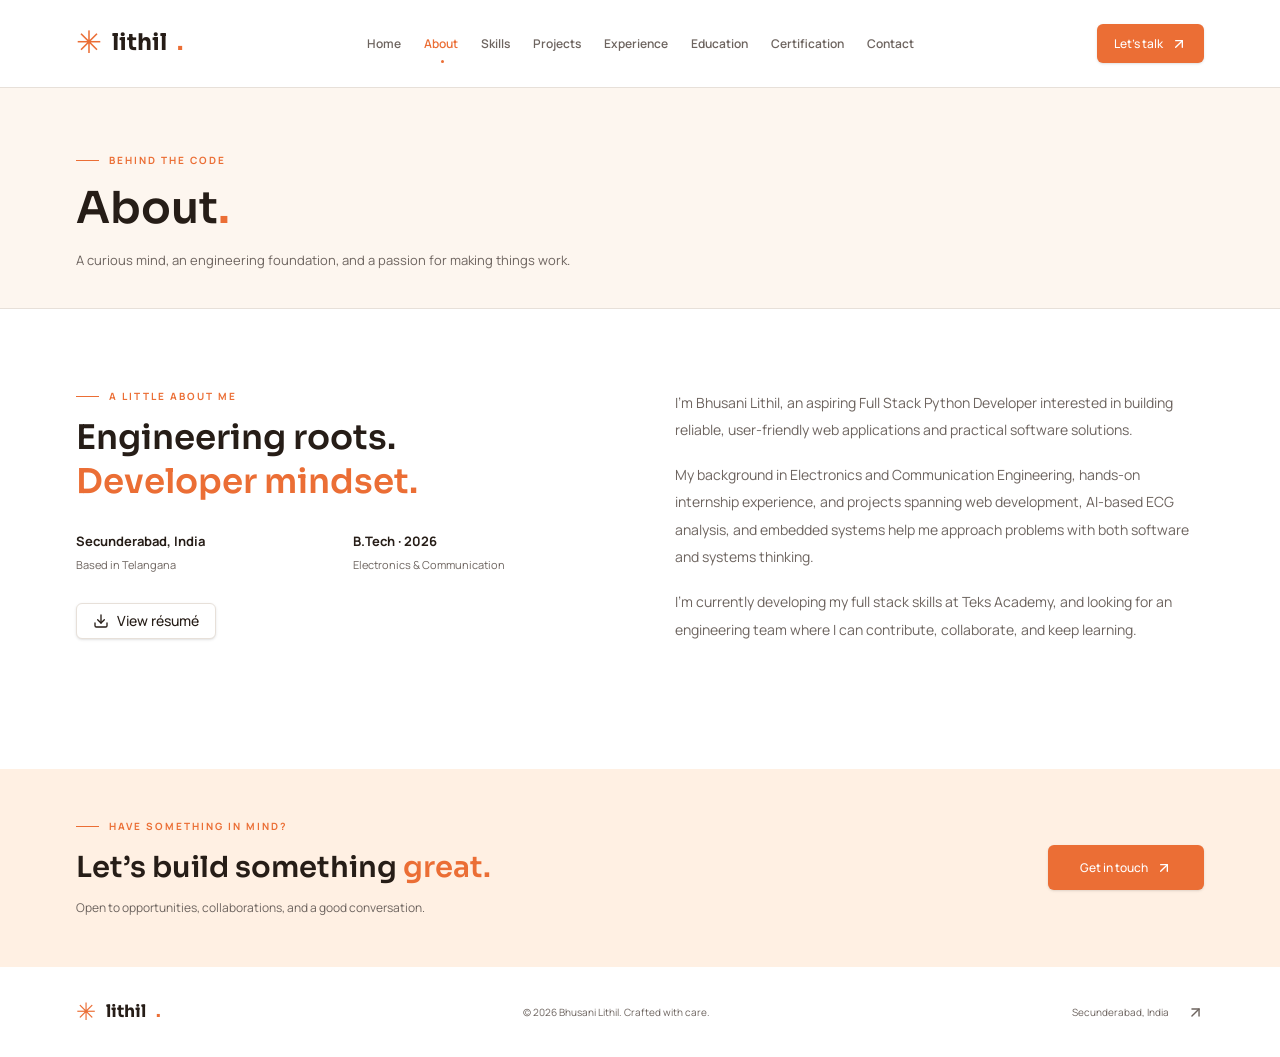
==== commit d59b069d: "Strengthen recruiter-focused portfolio summary" ====
--- a/lithil-portfolio-standalone/lithil-portfolio/about.html
+++ b/lithil-portfolio-standalone/lithil-portfolio/about.html
@@ -1,3 +1,3 @@
 <!DOCTYPE html>
 <!DOCTYPE html>
-<html lang="en"><head><meta charset="utf-8"/><meta content="width=device-width, initial-scale=1" name="viewport"/><title>About — Bhusani Lithil</title><meta content="Bhusani Lithil" name="author"/><meta content="A curious mind, an engineering foundation, and a passion for making things work." name="description"/><meta content="About — Bhusani Lithil" property="og:title"/><meta content="A curious mind, an engineering foundation, and a passion for making things work." property="og:description"/><meta content="website" property="og:type"/><meta content="summary_large_image" name="twitter:card"/><link href="styles.css" rel="stylesheet"/><link href="assets/favicon.png" rel="icon"/><script defer="" src="script.js"></script></head><body><header class="site-header"><div class="container-wide header-inner"><a class="wordmark" href="index.html"><span class="brand-symbol">✳</span> lithil<span class="text-primary">.</span></a><nav aria-label="Main navigation" class="desktop-nav"><a class="nav-link" href="index.html">Home</a><a aria-current="page" class="nav-link active" data-status="active" href="about.html">About</a><a class="nav-link" href="skills.html">Skills</a><a class="nav-link" href="projects.html">Projects</a><a class="nav-link" href="experience.html">Experience</a><a class="nav-link" href="education.html">Education</a><a class="nav-link" href="certification.html">Certification</a><a class="nav-link" href="contact.html">Contact</a></nav><a class="inline-flex items-center justify-center gap-2 whitespace-nowrap rounded-md text-sm font-medium cursor-pointer transition-colors focus-visible:outline-none focus-visible:ring-1 focus-visible:ring-ring disabled:pointer-events-none disabled:opacity-50 disabled:cursor-not-allowed [&amp;_svg]:pointer-events-none [&amp;_svg]:size-4 [&amp;_svg]:shrink-0 bg-primary text-primary-foreground shadow hover:bg-primary/90 h-9 px-4 py-2 header-contact" href="contact.html">Let’s talk <svg aria-hidden="true" class="lucide lucide-arrow-up-right" fill="none" height="24" stroke="currentColor" stroke-linecap="round" stroke-linejoin="round" stroke-width="2" viewbox="0 0 24 24" width="24" xmlns="http://www.w3.org/2000/svg"><path d="M7 7h10v10"></path><path d="M7 17 17 7"></path></svg></a><button aria-controls="mobile-navigation" aria-expanded="false" aria-label="Open navigation" class="inline-flex items-center justify-center gap-2 whitespace-nowrap rounded-md text-sm font-medium cursor-pointer transition-colors focus-visible:outline-none focus-visible:ring-1 focus-visible:ring-ring disabled:pointer-events-none disabled:opacity-50 disabled:cursor-not-allowed [&amp;_svg]:pointer-events-none [&amp;_svg]:size-4 [&amp;_svg]:shrink-0 hover:bg-accent hover:text-accent-foreground h-9 w-9 mobile-menu-toggle"><svg aria-hidden="true" class="lucide lucide-menu" fill="none" height="24" stroke="currentColor" stroke-linecap="round" stroke-linejoin="round" stroke-width="2" viewbox="0 0 24 24" width="24" xmlns="http://www.w3.org/2000/svg"><path d="M4 5h16"></path><path d="M4 12h16"></path><path d="M4 19h16"></path></svg></button></div><nav aria-label="Mobile navigation" class="mobile-nav" hidden="" id="mobile-navigation"><a class="nav-link" href="index.html">Home</a><a aria-current="page" class="nav-link active" data-status="active" href="about.html">About</a><a class="nav-link" href="skills.html">Skills</a><a class="nav-link" href="projects.html">Projects</a><a class="nav-link" href="experience.html">Experience</a><a class="nav-link" href="education.html">Education</a><a class="nav-link" href="certification.html">Certification</a><a class="nav-link" href="contact.html">Contact</a></nav></header><!--$--><main><section class="page-intro"><div class="container-wide reveal"><div class="section-eyebrow">Behind the code</div><h1 class="section-heading">About<span class="text-primary">.</span></h1><p class="section-subtitle">A curious mind, an engineering foundation, and a passion for making things work.</p></div></section><section class="section container-wide page-content"><div class="about-layout reveal"><div><div class="section-eyebrow">A little about me</div><h2 class="section-heading">Engineering roots.<br/><span>Developer mindset.</span></h2><div class="fact-grid"><div><strong>Secunderabad, India</strong><span>Based in Telangana</span></div><div><strong>B.Tech · 2026</strong><span>Electronics &amp; Communication</span></div></div><a class="inline-flex items-center justify-center gap-2 whitespace-nowrap rounded-md text-sm font-medium cursor-pointer transition-colors focus-visible:outline-none focus-visible:ring-1 focus-visible:ring-ring disabled:pointer-events-none disabled:opacity-50 disabled:cursor-not-allowed [&amp;_svg]:pointer-events-none [&amp;_svg]:size-4 [&amp;_svg]:shrink-0 border border-input bg-background shadow-sm hover:bg-accent hover:text-accent-foreground h-9 px-4 py-2 mt-7" download="Bhusani-Lithil-Resume.jpeg" href="assets/lithil-resume.jpeg" rel="noreferrer" target="_blank"><svg aria-hidden="true" class="lucide lucide-download" fill="none" height="24" stroke="currentColor" stroke-linecap="round" stroke-linejoin="round" stroke-width="2" viewbox="0 0 24 24" width="24" xmlns="http://www.w3.org/2000/svg"><path d="M12 15V3"></path><path d="M21 15v4a2 2 0 0 1-2 2H5a2 2 0 0 1-2-2v-4"></path><path d="m7 10 5 5 5-5"></path></svg> View résumé</a></div><div class="about-text"><p>I’m Bhusani Lithil, an aspiring full stack Python developer with a passion for frontend technologies and thoughtful, user-centered design.</p><p>My background in Electronics and Communication Engineering taught me to think in systems. Now, I bring that mindset to responsive web applications—connecting clean interfaces with practical, efficient solutions.</p><p>I’m currently developing my full stack skills at Teks Academy, and looking for an engineering team where I can contribute, collaborate, and keep learning.</p></div></div></section></main><!--/$--><section class="cta-band"><div class="container-wide cta-inner"><div><div class="section-eyebrow">Have something in mind?</div><h2>Let’s build something <span class="text-primary">great.</span></h2><p>Open to opportunities, collaborations, and a good conversation.</p></div><a class="inline-flex items-center justify-center gap-2 whitespace-nowrap text-sm font-medium cursor-pointer transition-colors focus-visible:outline-none focus-visible:ring-1 focus-visible:ring-ring disabled:pointer-events-none disabled:opacity-50 disabled:cursor-not-allowed [&amp;_svg]:pointer-events-none [&amp;_svg]:size-4 [&amp;_svg]:shrink-0 bg-primary text-primary-foreground shadow hover:bg-primary/90 h-10 rounded-md px-8" href="contact.html">Get in touch <svg aria-hidden="true" class="lucide lucide-arrow-up-right" fill="none" height="24" stroke="currentColor" stroke-linecap="round" stroke-linejoin="round" stroke-width="2" viewbox="0 0 24 24" width="24" xmlns="http://www.w3.org/2000/svg"><path d="M7 7h10v10"></path><path d="M7 17 17 7"></path></svg></a></div></section><footer class="site-footer"><div class="container-wide footer-inner"><a class="wordmark" href="index.html"><span class="brand-symbol">✳</span> lithil<span class="text-primary">.</span></a><p>© 2026 Bhusani Lithil. Crafted with care.</p><div class="footer-right"><span>Secunderabad, India</span><a aria-label="Email Lithil" href="mailto:bhusanilithil111@gmail.com"><svg aria-hidden="true" class="lucide lucide-arrow-up-right" fill="none" height="17" stroke="currentColor" stroke-linecap="round" stroke-linejoin="round" stroke-width="2" viewbox="0 0 24 24" width="17" xmlns="http://www.w3.org/2000/svg"><path d="M7 7h10v10"></path><path d="M7 17 17 7"></path></svg></a></div></div></footer></body></html>+<html lang="en"><head><meta charset="utf-8"/><meta content="width=device-width, initial-scale=1" name="viewport"/><title>About — Bhusani Lithil</title><meta content="Bhusani Lithil" name="author"/><meta content="A curious mind, an engineering foundation, and a passion for making things work." name="description"/><meta content="About — Bhusani Lithil" property="og:title"/><meta content="A curious mind, an engineering foundation, and a passion for making things work." property="og:description"/><meta content="website" property="og:type"/><meta content="summary_large_image" name="twitter:card"/><link href="styles.css" rel="stylesheet"/><link href="assets/favicon.png" rel="icon"/><script defer="" src="script.js"></script></head><body><header class="site-header"><div class="container-wide header-inner"><a class="wordmark" href="index.html"><span class="brand-symbol">✳</span> lithil<span class="text-primary">.</span></a><nav aria-label="Main navigation" class="desktop-nav"><a class="nav-link" href="index.html">Home</a><a aria-current="page" class="nav-link active" data-status="active" href="about.html">About</a><a class="nav-link" href="skills.html">Skills</a><a class="nav-link" href="projects.html">Projects</a><a class="nav-link" href="experience.html">Experience</a><a class="nav-link" href="education.html">Education</a><a class="nav-link" href="certification.html">Certification</a><a class="nav-link" href="contact.html">Contact</a></nav><a class="inline-flex items-center justify-center gap-2 whitespace-nowrap rounded-md text-sm font-medium cursor-pointer transition-colors focus-visible:outline-none focus-visible:ring-1 focus-visible:ring-ring disabled:pointer-events-none disabled:opacity-50 disabled:cursor-not-allowed [&amp;_svg]:pointer-events-none [&amp;_svg]:size-4 [&amp;_svg]:shrink-0 bg-primary text-primary-foreground shadow hover:bg-primary/90 h-9 px-4 py-2 header-contact" href="contact.html">Let’s talk <svg aria-hidden="true" class="lucide lucide-arrow-up-right" fill="none" height="24" stroke="currentColor" stroke-linecap="round" stroke-linejoin="round" stroke-width="2" viewbox="0 0 24 24" width="24" xmlns="http://www.w3.org/2000/svg"><path d="M7 7h10v10"></path><path d="M7 17 17 7"></path></svg></a><button aria-controls="mobile-navigation" aria-expanded="false" aria-label="Open navigation" class="inline-flex items-center justify-center gap-2 whitespace-nowrap rounded-md text-sm font-medium cursor-pointer transition-colors focus-visible:outline-none focus-visible:ring-1 focus-visible:ring-ring disabled:pointer-events-none disabled:opacity-50 disabled:cursor-not-allowed [&amp;_svg]:pointer-events-none [&amp;_svg]:size-4 [&amp;_svg]:shrink-0 hover:bg-accent hover:text-accent-foreground h-9 w-9 mobile-menu-toggle"><svg aria-hidden="true" class="lucide lucide-menu" fill="none" height="24" stroke="currentColor" stroke-linecap="round" stroke-linejoin="round" stroke-width="2" viewbox="0 0 24 24" width="24" xmlns="http://www.w3.org/2000/svg"><path d="M4 5h16"></path><path d="M4 12h16"></path><path d="M4 19h16"></path></svg></button></div><nav aria-label="Mobile navigation" class="mobile-nav" hidden="" id="mobile-navigation"><a class="nav-link" href="index.html">Home</a><a aria-current="page" class="nav-link active" data-status="active" href="about.html">About</a><a class="nav-link" href="skills.html">Skills</a><a class="nav-link" href="projects.html">Projects</a><a class="nav-link" href="experience.html">Experience</a><a class="nav-link" href="education.html">Education</a><a class="nav-link" href="certification.html">Certification</a><a class="nav-link" href="contact.html">Contact</a></nav></header><!--$--><main><section class="page-intro"><div class="container-wide reveal"><div class="section-eyebrow">Behind the code</div><h1 class="section-heading">About<span class="text-primary">.</span></h1><p class="section-subtitle">A curious mind, an engineering foundation, and a passion for making things work.</p></div></section><section class="section container-wide page-content"><div class="about-layout reveal"><div><div class="section-eyebrow">A little about me</div><h2 class="section-heading">Engineering roots.<br/><span>Developer mindset.</span></h2><div class="fact-grid"><div><strong>Secunderabad, India</strong><span>Based in Telangana</span></div><div><strong>B.Tech · 2026</strong><span>Electronics &amp; Communication</span></div></div><a class="inline-flex items-center justify-center gap-2 whitespace-nowrap rounded-md text-sm font-medium cursor-pointer transition-colors focus-visible:outline-none focus-visible:ring-1 focus-visible:ring-ring disabled:pointer-events-none disabled:opacity-50 disabled:cursor-not-allowed [&amp;_svg]:pointer-events-none [&amp;_svg]:size-4 [&amp;_svg]:shrink-0 border border-input bg-background shadow-sm hover:bg-accent hover:text-accent-foreground h-9 px-4 py-2 mt-7" download="Bhusani-Lithil-Resume.jpeg" href="assets/lithil-resume.jpeg" rel="noreferrer" target="_blank"><svg aria-hidden="true" class="lucide lucide-download" fill="none" height="24" stroke="currentColor" stroke-linecap="round" stroke-linejoin="round" stroke-width="2" viewbox="0 0 24 24" width="24" xmlns="http://www.w3.org/2000/svg"><path d="M12 15V3"></path><path d="M21 15v4a2 2 0 0 1-2 2H5a2 2 0 0 1-2-2v-4"></path><path d="m7 10 5 5 5-5"></path></svg> View résumé</a></div><div class="about-text"><p>I’m Bhusani Lithil, an aspiring Full Stack Python Developer interested in building reliable, user-friendly web applications and practical software solutions.</p><p>My background in Electronics and Communication Engineering, hands-on internship experience, and projects spanning web development, AI-based ECG analysis, and embedded systems help me approach problems with both software and systems thinking.</p><p>I’m currently developing my full stack skills at Teks Academy, and looking for an engineering team where I can contribute, collaborate, and keep learning.</p></div></div></section></main><!--/$--><section class="cta-band"><div class="container-wide cta-inner"><div><div class="section-eyebrow">Have something in mind?</div><h2>Let’s build something <span class="text-primary">great.</span></h2><p>Open to opportunities, collaborations, and a good conversation.</p></div><a class="inline-flex items-center justify-center gap-2 whitespace-nowrap text-sm font-medium cursor-pointer transition-colors focus-visible:outline-none focus-visible:ring-1 focus-visible:ring-ring disabled:pointer-events-none disabled:opacity-50 disabled:cursor-not-allowed [&amp;_svg]:pointer-events-none [&amp;_svg]:size-4 [&amp;_svg]:shrink-0 bg-primary text-primary-foreground shadow hover:bg-primary/90 h-10 rounded-md px-8" href="contact.html">Get in touch <svg aria-hidden="true" class="lucide lucide-arrow-up-right" fill="none" height="24" stroke="currentColor" stroke-linecap="round" stroke-linejoin="round" stroke-width="2" viewbox="0 0 24 24" width="24" xmlns="http://www.w3.org/2000/svg"><path d="M7 7h10v10"></path><path d="M7 17 17 7"></path></svg></a></div></section><footer class="site-footer"><div class="container-wide footer-inner"><a class="wordmark" href="index.html"><span class="brand-symbol">✳</span> lithil<span class="text-primary">.</span></a><p>© 2026 Bhusani Lithil. Crafted with care.</p><div class="footer-right"><span>Secunderabad, India</span><a aria-label="Email Lithil" href="mailto:bhusanilithil111@gmail.com"><svg aria-hidden="true" class="lucide lucide-arrow-up-right" fill="none" height="17" stroke="currentColor" stroke-linecap="round" stroke-linejoin="round" stroke-width="2" viewbox="0 0 24 24" width="17" xmlns="http://www.w3.org/2000/svg"><path d="M7 7h10v10"></path><path d="M7 17 17 7"></path></svg></a></div></div></footer></body></html>
--- a/lithil-portfolio-standalone/lithil-portfolio/styles.css
+++ b/lithil-portfolio-standalone/lithil-portfolio/styles.css
@@ -794,13 +794,13 @@
 .hero-actions a { height: 46px; padding-inline: 22px; font-size: 12px; transition: transform 0.25s, background 0.25s; }
 .hero-actions a:hover { transform: translateY(-3px); }
 .hero-location { color: var(--muted-foreground); align-items: center; gap: 7px; margin-top: 31px; font-size: 11px; display: flex; }
-.portrait-scene { width: 350px; height: 410px; position: absolute; top: 98px; right: 43px; }
-.portrait-border { border: 1px solid var(--primary); border-radius: 180px 180px 8px 8px; position: absolute; inset: 12px -12px -12px 12px; transform: rotate(5deg); }
-.portrait-image { object-fit: cover; object-position: center 32%; border-radius: 180px 180px 8px 8px; width: 100%; height: 100%; position: relative; }
-.portrait-note { background: var(--background); border: 1px solid var(--border); box-shadow: var(--shadow-soft); border-radius: 7px; align-items: center; gap: 12px; padding: 14px 17px; font-size: 12px; display: flex; position: absolute; bottom: 31px; right: -22px; transform: rotate(-4deg); }
+.portrait-scene { width: 330px; height: 390px; position: absolute; top: 105px; right: 45px; isolation: isolate; }
+.portrait-border { position: absolute; inset: 0; border: 1px solid #ead2bf; border-radius: 48% 48% 3px 3px; transform: translate(9px, 9px); z-index: -1; }
+.portrait-image { display: block; width: 100%; height: 100%; object-fit: cover; object-position: center 25%; border-radius: 48% 48% 3px 3px; border: 1px solid var(--border); background: var(--muted); box-shadow: 0 12px 30px rgba(34, 24, 18, 0.08); position: relative; }
+.portrait-note { background: var(--background); border: 1px solid var(--border); box-shadow: 0 10px 30px rgba(34, 24, 18, 0.12); border-radius: 12px; align-items: center; gap: 12px; padding: 12px 15px; font-size: 12px; display: flex; position: absolute; bottom: 22px; right: -18px; transform: none; }
 .portrait-note small { color: var(--muted-foreground); margin-top: 3px; font-size: 10px; display: block; }
 .portrait-note svg { color: var(--primary); width: 27px; height: 27px; }
-.portrait-spark { color: var(--primary); font-size: 58px; animation: 18s linear 0s infinite normal none running slow-turn; position: absolute; top: -26px; right: -21px; }
+.portrait-spark { color: var(--primary); font-size: 42px; animation: 18s linear 0s infinite normal none running slow-turn; position: absolute; top: -20px; right: -18px; }
 .hero-bottom { border-top: 1px solid var(--border); height: 66px; color: var(--muted-foreground); justify-content: space-between; align-items: center; font-size: 10px; display: flex; position: relative; }
 .hero-bottom-label { align-items: center; gap: 11px; display: flex; }
 .hero-bottom-label span:first-child { background: var(--primary); width: 24px; height: 1px; }
@@ -918,7 +918,7 @@
   .header-contact { display: none; }
   .hero h1 { font-size: 55px; }
   .hero-copy { max-width: 560px; }
-  .portrait-scene { width: 300px; height: 370px; top: 115px; right: 40px; }
+  .portrait-scene { width: 275px; height: 325px; top: 130px; right: 40px; }
   .hero-description { max-width: 400px; }
   .container-wide { padding-inline: 30px; }
   .tech-strip { gap: 16px; }
@@ -927,7 +927,7 @@
   .desktop-nav { gap: 12px; }
   .nav-link { font-size: 10px; }
   .wordmark { font-size: 20px; }
-  .portrait-scene { width: 255px; height: 330px; top: 140px; right: 30px; }
+  .portrait-scene { width: 225px; height: 265px; top: 150px; right: 30px; }
   .hero h1 { font-size: 45px; }
   .hero-copy { max-width: 445px; }
   .hero-description { max-width: 335px; }
@@ -955,8 +955,8 @@
   .hero-actions { margin-top: 23px; }
   .hero-actions a { padding-inline: 16px; }
   .hero-location { margin-top: 24px; }
-  .portrait-scene { width: 245px; height: 300px; inset: auto auto 43px 50%; transform: translateX(-50%); }
-  .portrait-note { padding: 11px 13px; font-size: 11px; bottom: 20px; right: -27px; }
+  .portrait-scene { width: 220px; height: 255px; inset: auto auto 70px 50%; transform: translateX(-50%); }
+  .portrait-note { padding: 11px 13px; font-size: 11px; bottom: 16px; right: -12px; }
   .portrait-spark { font-size: 45px; right: -20px; }
   .hero-bottom { height: auto; min-height: 64px; padding-block: 15px; }
   .tech-strip { flex-wrap: wrap; justify-content: center; gap: 14px 20px; font-size: 11px; }
@@ -1130,3 +1130,17 @@
   font-display: swap;
   src: url(assets/font-7.ttf) format('truetype');
 }
+
+
+/* Simple, professional portrait treatment */
+.portrait-scene { width: 300px; height: 360px; top: 112px; right: 55px; }
+.portrait-border { display: none; }
+.portrait-image { border-radius: 10px; border: 1px solid var(--border); box-shadow: 0 8px 24px rgba(34, 24, 18, 0.08); object-position: center 25%; }
+.portrait-note, .portrait-spark { display: none; }
+@media (width <= 1100px) { .portrait-scene { width: 260px; height: 312px; top: 135px; right: 35px; } }
+@media (width <= 850px) { .portrait-scene { width: 215px; height: 260px; top: 150px; right: 24px; } }
+@media (width <= 640px) { .portrait-scene { width: 220px; height: 255px; inset: auto auto 70px 50%; margin-left: -110px; transform: none; } }
+
+
+/* Warm dark-chocolate portrait border */
+.portrait-image { border: 2px solid #4B3026; }
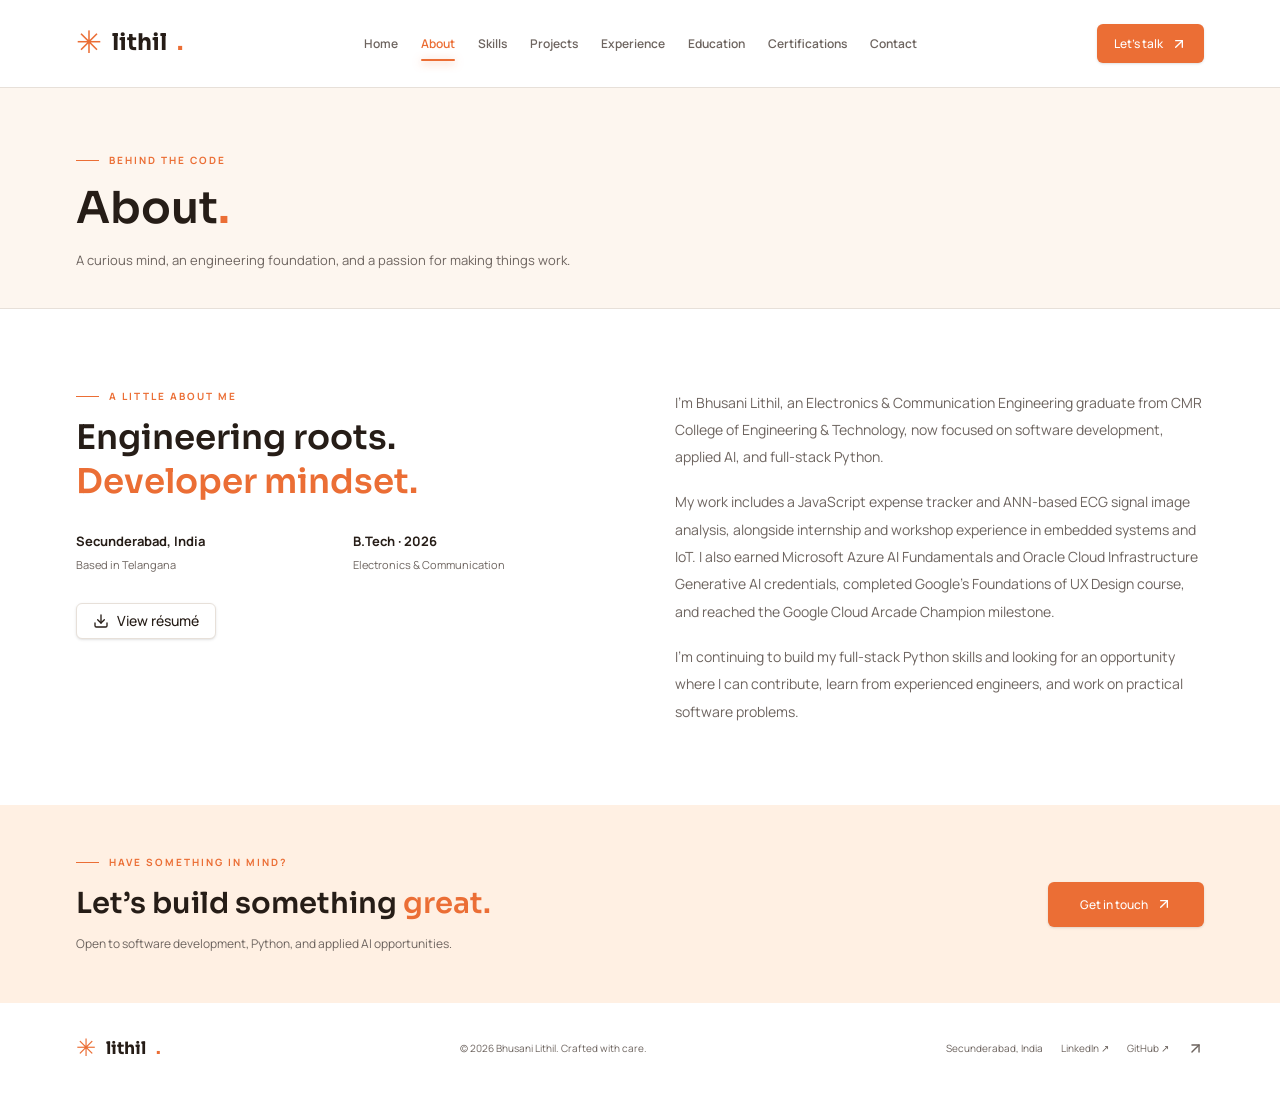
==== commit 789d58f2: "Audit and strengthen portfolio about.html" ====
--- a/lithil-portfolio-standalone/lithil-portfolio/about.html
+++ b/lithil-portfolio-standalone/lithil-portfolio/about.html
@@ -1,3 +1,2 @@
 <!DOCTYPE html>
-<!DOCTYPE html>
-<html lang="en"><head><meta charset="utf-8"/><meta content="width=device-width, initial-scale=1" name="viewport"/><title>About — Bhusani Lithil</title><meta content="Bhusani Lithil" name="author"/><meta content="A curious mind, an engineering foundation, and a passion for making things work." name="description"/><meta content="About — Bhusani Lithil" property="og:title"/><meta content="A curious mind, an engineering foundation, and a passion for making things work." property="og:description"/><meta content="website" property="og:type"/><meta content="summary_large_image" name="twitter:card"/><link href="styles.css" rel="stylesheet"/><link href="assets/favicon.png" rel="icon"/><script defer="" src="script.js"></script></head><body><header class="site-header"><div class="container-wide header-inner"><a class="wordmark" href="index.html"><span class="brand-symbol">✳</span> lithil<span class="text-primary">.</span></a><nav aria-label="Main navigation" class="desktop-nav"><a class="nav-link" href="index.html">Home</a><a aria-current="page" class="nav-link active" data-status="active" href="about.html">About</a><a class="nav-link" href="skills.html">Skills</a><a class="nav-link" href="projects.html">Projects</a><a class="nav-link" href="experience.html">Experience</a><a class="nav-link" href="education.html">Education</a><a class="nav-link" href="certification.html">Certification</a><a class="nav-link" href="contact.html">Contact</a></nav><a class="inline-flex items-center justify-center gap-2 whitespace-nowrap rounded-md text-sm font-medium cursor-pointer transition-colors focus-visible:outline-none focus-visible:ring-1 focus-visible:ring-ring disabled:pointer-events-none disabled:opacity-50 disabled:cursor-not-allowed [&amp;_svg]:pointer-events-none [&amp;_svg]:size-4 [&amp;_svg]:shrink-0 bg-primary text-primary-foreground shadow hover:bg-primary/90 h-9 px-4 py-2 header-contact" href="contact.html">Let’s talk <svg aria-hidden="true" class="lucide lucide-arrow-up-right" fill="none" height="24" stroke="currentColor" stroke-linecap="round" stroke-linejoin="round" stroke-width="2" viewbox="0 0 24 24" width="24" xmlns="http://www.w3.org/2000/svg"><path d="M7 7h10v10"></path><path d="M7 17 17 7"></path></svg></a><button aria-controls="mobile-navigation" aria-expanded="false" aria-label="Open navigation" class="inline-flex items-center justify-center gap-2 whitespace-nowrap rounded-md text-sm font-medium cursor-pointer transition-colors focus-visible:outline-none focus-visible:ring-1 focus-visible:ring-ring disabled:pointer-events-none disabled:opacity-50 disabled:cursor-not-allowed [&amp;_svg]:pointer-events-none [&amp;_svg]:size-4 [&amp;_svg]:shrink-0 hover:bg-accent hover:text-accent-foreground h-9 w-9 mobile-menu-toggle"><svg aria-hidden="true" class="lucide lucide-menu" fill="none" height="24" stroke="currentColor" stroke-linecap="round" stroke-linejoin="round" stroke-width="2" viewbox="0 0 24 24" width="24" xmlns="http://www.w3.org/2000/svg"><path d="M4 5h16"></path><path d="M4 12h16"></path><path d="M4 19h16"></path></svg></button></div><nav aria-label="Mobile navigation" class="mobile-nav" hidden="" id="mobile-navigation"><a class="nav-link" href="index.html">Home</a><a aria-current="page" class="nav-link active" data-status="active" href="about.html">About</a><a class="nav-link" href="skills.html">Skills</a><a class="nav-link" href="projects.html">Projects</a><a class="nav-link" href="experience.html">Experience</a><a class="nav-link" href="education.html">Education</a><a class="nav-link" href="certification.html">Certification</a><a class="nav-link" href="contact.html">Contact</a></nav></header><!--$--><main><section class="page-intro"><div class="container-wide reveal"><div class="section-eyebrow">Behind the code</div><h1 class="section-heading">About<span class="text-primary">.</span></h1><p class="section-subtitle">A curious mind, an engineering foundation, and a passion for making things work.</p></div></section><section class="section container-wide page-content"><div class="about-layout reveal"><div><div class="section-eyebrow">A little about me</div><h2 class="section-heading">Engineering roots.<br/><span>Developer mindset.</span></h2><div class="fact-grid"><div><strong>Secunderabad, India</strong><span>Based in Telangana</span></div><div><strong>B.Tech · 2026</strong><span>Electronics &amp; Communication</span></div></div><a class="inline-flex items-center justify-center gap-2 whitespace-nowrap rounded-md text-sm font-medium cursor-pointer transition-colors focus-visible:outline-none focus-visible:ring-1 focus-visible:ring-ring disabled:pointer-events-none disabled:opacity-50 disabled:cursor-not-allowed [&amp;_svg]:pointer-events-none [&amp;_svg]:size-4 [&amp;_svg]:shrink-0 border border-input bg-background shadow-sm hover:bg-accent hover:text-accent-foreground h-9 px-4 py-2 mt-7" download="Bhusani-Lithil-Resume.jpeg" href="assets/lithil-resume.jpeg" rel="noreferrer" target="_blank"><svg aria-hidden="true" class="lucide lucide-download" fill="none" height="24" stroke="currentColor" stroke-linecap="round" stroke-linejoin="round" stroke-width="2" viewbox="0 0 24 24" width="24" xmlns="http://www.w3.org/2000/svg"><path d="M12 15V3"></path><path d="M21 15v4a2 2 0 0 1-2 2H5a2 2 0 0 1-2-2v-4"></path><path d="m7 10 5 5 5-5"></path></svg> View résumé</a></div><div class="about-text"><p>I’m Bhusani Lithil, an aspiring Full Stack Python Developer interested in building reliable, user-friendly web applications and practical software solutions.</p><p>My background in Electronics and Communication Engineering, hands-on internship experience, and projects spanning web development, AI-based ECG analysis, and embedded systems help me approach problems with both software and systems thinking.</p><p>I’m currently developing my full stack skills at Teks Academy, and looking for an engineering team where I can contribute, collaborate, and keep learning.</p></div></div></section></main><!--/$--><section class="cta-band"><div class="container-wide cta-inner"><div><div class="section-eyebrow">Have something in mind?</div><h2>Let’s build something <span class="text-primary">great.</span></h2><p>Open to opportunities, collaborations, and a good conversation.</p></div><a class="inline-flex items-center justify-center gap-2 whitespace-nowrap text-sm font-medium cursor-pointer transition-colors focus-visible:outline-none focus-visible:ring-1 focus-visible:ring-ring disabled:pointer-events-none disabled:opacity-50 disabled:cursor-not-allowed [&amp;_svg]:pointer-events-none [&amp;_svg]:size-4 [&amp;_svg]:shrink-0 bg-primary text-primary-foreground shadow hover:bg-primary/90 h-10 rounded-md px-8" href="contact.html">Get in touch <svg aria-hidden="true" class="lucide lucide-arrow-up-right" fill="none" height="24" stroke="currentColor" stroke-linecap="round" stroke-linejoin="round" stroke-width="2" viewbox="0 0 24 24" width="24" xmlns="http://www.w3.org/2000/svg"><path d="M7 7h10v10"></path><path d="M7 17 17 7"></path></svg></a></div></section><footer class="site-footer"><div class="container-wide footer-inner"><a class="wordmark" href="index.html"><span class="brand-symbol">✳</span> lithil<span class="text-primary">.</span></a><p>© 2026 Bhusani Lithil. Crafted with care.</p><div class="footer-right"><span>Secunderabad, India</span><a aria-label="Email Lithil" href="mailto:bhusanilithil111@gmail.com"><svg aria-hidden="true" class="lucide lucide-arrow-up-right" fill="none" height="17" stroke="currentColor" stroke-linecap="round" stroke-linejoin="round" stroke-width="2" viewbox="0 0 24 24" width="17" xmlns="http://www.w3.org/2000/svg"><path d="M7 7h10v10"></path><path d="M7 17 17 7"></path></svg></a></div></div></footer></body></html>+<html lang="en"><head><meta charset="utf-8"/><meta content="width=device-width, initial-scale=1" name="viewport"/><title>About | Bhusani Lithil — Software, Python & Applied AI</title><meta content="Bhusani Lithil" name="author"/><meta content="Learn about Bhusani Lithil, an Electronics and Communication Engineering graduate focused on Python, web development, applied AI, and embedded systems." name="description"/><meta content="About | Bhusani Lithil — Software, Python & Applied AI" property="og:title"/><meta content="Learn about Bhusani Lithil, an Electronics and Communication Engineering graduate focused on Python, web development, applied AI, and embedded systems." property="og:description"/><meta content="website" property="og:type"/><meta content="summary_large_image" name="twitter:card"/><link href="styles.css" rel="stylesheet"/><link href="assets/favicon.png" rel="icon"/><script defer="" src="script.js"></script></head><body><header class="site-header"><div class="container-wide header-inner"><a class="wordmark" href="index.html"><span class="brand-symbol">✳</span> lithil<span class="text-primary">.</span></a><nav aria-label="Main navigation" class="desktop-nav"><a class="nav-link" href="index.html">Home</a><a aria-current="page" class="nav-link active" data-status="active" href="about.html">About</a><a class="nav-link" href="skills.html">Skills</a><a class="nav-link" href="projects.html">Projects</a><a class="nav-link" href="experience.html">Experience</a><a class="nav-link" href="education.html">Education</a><a class="nav-link" href="certification.html">Certifications</a><a class="nav-link" href="contact.html">Contact</a></nav><a class="inline-flex items-center justify-center gap-2 whitespace-nowrap rounded-md text-sm font-medium cursor-pointer transition-colors focus-visible:outline-none focus-visible:ring-1 focus-visible:ring-ring disabled:pointer-events-none disabled:opacity-50 disabled:cursor-not-allowed [&amp;_svg]:pointer-events-none [&amp;_svg]:size-4 [&amp;_svg]:shrink-0 bg-primary text-primary-foreground shadow hover:bg-primary/90 h-9 px-4 py-2 header-contact" href="contact.html">Let’s talk <svg aria-hidden="true" class="lucide lucide-arrow-up-right" fill="none" height="24" stroke="currentColor" stroke-linecap="round" stroke-linejoin="round" stroke-width="2" viewbox="0 0 24 24" width="24" xmlns="http://www.w3.org/2000/svg"><path d="M7 7h10v10"></path><path d="M7 17 17 7"></path></svg></a><button aria-controls="mobile-navigation" aria-expanded="false" aria-label="Open navigation" class="inline-flex items-center justify-center gap-2 whitespace-nowrap rounded-md text-sm font-medium cursor-pointer transition-colors focus-visible:outline-none focus-visible:ring-1 focus-visible:ring-ring disabled:pointer-events-none disabled:opacity-50 disabled:cursor-not-allowed [&amp;_svg]:pointer-events-none [&amp;_svg]:size-4 [&amp;_svg]:shrink-0 hover:bg-accent hover:text-accent-foreground h-9 w-9 mobile-menu-toggle"><svg aria-hidden="true" class="lucide lucide-menu" fill="none" height="24" stroke="currentColor" stroke-linecap="round" stroke-linejoin="round" stroke-width="2" viewbox="0 0 24 24" width="24" xmlns="http://www.w3.org/2000/svg"><path d="M4 5h16"></path><path d="M4 12h16"></path><path d="M4 19h16"></path></svg></button></div><nav aria-label="Mobile navigation" class="mobile-nav" hidden="" id="mobile-navigation"><a class="nav-link" href="index.html">Home</a><a aria-current="page" class="nav-link active" data-status="active" href="about.html">About</a><a class="nav-link" href="skills.html">Skills</a><a class="nav-link" href="projects.html">Projects</a><a class="nav-link" href="experience.html">Experience</a><a class="nav-link" href="education.html">Education</a><a class="nav-link" href="certification.html">Certifications</a><a class="nav-link" href="contact.html">Contact</a></nav></header><!--$--><main><section class="page-intro"><div class="container-wide reveal"><div class="section-eyebrow">Behind the code</div><h1 class="section-heading">About<span class="text-primary">.</span></h1><p class="section-subtitle">A curious mind, an engineering foundation, and a passion for making things work.</p></div></section><section class="section container-wide page-content"><div class="about-layout reveal"><div><div class="section-eyebrow">A little about me</div><h2 class="section-heading">Engineering roots.<br/><span>Developer mindset.</span></h2><div class="fact-grid"><div><strong>Secunderabad, India</strong><span>Based in Telangana</span></div><div><strong>B.Tech · 2026</strong><span>Electronics &amp; Communication</span></div></div><a class="inline-flex items-center justify-center gap-2 whitespace-nowrap rounded-md text-sm font-medium cursor-pointer transition-colors focus-visible:outline-none focus-visible:ring-1 focus-visible:ring-ring disabled:pointer-events-none disabled:opacity-50 disabled:cursor-not-allowed [&amp;_svg]:pointer-events-none [&amp;_svg]:size-4 [&amp;_svg]:shrink-0 border border-input bg-background shadow-sm hover:bg-accent hover:text-accent-foreground h-9 px-4 py-2 mt-7" download="BhusaniLithil_FullStack.pdf" href="assets/BhusaniLithil_FullStack.pdf" rel="noreferrer" target="_blank"><svg aria-hidden="true" class="lucide lucide-download" fill="none" height="24" stroke="currentColor" stroke-linecap="round" stroke-linejoin="round" stroke-width="2" viewbox="0 0 24 24" width="24" xmlns="http://www.w3.org/2000/svg"><path d="M12 15V3"></path><path d="M21 15v4a2 2 0 0 1-2 2H5a2 2 0 0 1-2-2v-4"></path><path d="m7 10 5 5 5-5"></path></svg> View résumé</a></div><div class="about-text"><p>I’m Bhusani Lithil, an Electronics &amp; Communication Engineering graduate from CMR College of Engineering &amp; Technology, now focused on software development, applied AI, and full-stack Python.</p><p>My work includes a JavaScript expense tracker and ANN-based ECG signal image analysis, alongside internship and workshop experience in embedded systems and IoT. I also earned Microsoft Azure AI Fundamentals and Oracle Cloud Infrastructure Generative AI credentials, completed Google’s Foundations of UX Design course, and reached the Google Cloud Arcade Champion milestone.</p><p>I’m continuing to build my full-stack Python skills and looking for an opportunity where I can contribute, learn from experienced engineers, and work on practical software problems.</p></div></div></section></main><!--/$--><section class="cta-band"><div class="container-wide cta-inner"><div><div class="section-eyebrow">Have something in mind?</div><h2>Let’s build something <span class="text-primary">great.</span></h2><p>Open to software development, Python, and applied AI opportunities.</p></div><a class="inline-flex items-center justify-center gap-2 whitespace-nowrap text-sm font-medium cursor-pointer transition-colors focus-visible:outline-none focus-visible:ring-1 focus-visible:ring-ring disabled:pointer-events-none disabled:opacity-50 disabled:cursor-not-allowed [&amp;_svg]:pointer-events-none [&amp;_svg]:size-4 [&amp;_svg]:shrink-0 bg-primary text-primary-foreground shadow hover:bg-primary/90 h-10 rounded-md px-8" href="contact.html">Get in touch <svg aria-hidden="true" class="lucide lucide-arrow-up-right" fill="none" height="24" stroke="currentColor" stroke-linecap="round" stroke-linejoin="round" stroke-width="2" viewbox="0 0 24 24" width="24" xmlns="http://www.w3.org/2000/svg"><path d="M7 7h10v10"></path><path d="M7 17 17 7"></path></svg></a></div></section><footer class="site-footer"><div class="container-wide footer-inner"><a class="wordmark" href="index.html"><span class="brand-symbol">✳</span> lithil<span class="text-primary">.</span></a><p>© 2026 Bhusani Lithil. Crafted with care.</p><div class="footer-right"><span>Secunderabad, India</span><a class="footer-social" href="https://www.linkedin.com/in/bhusani-lithil/" rel="noreferrer" target="_blank">LinkedIn ↗</a><a class="footer-social" href="https://github.com/LITHIL70" rel="noreferrer" target="_blank">GitHub ↗</a><a aria-label="Email Lithil" href="mailto:bhusanilithil111@gmail.com"><svg aria-hidden="true" class="lucide lucide-arrow-up-right" fill="none" height="17" stroke="currentColor" stroke-linecap="round" stroke-linejoin="round" stroke-width="2" viewbox="0 0 24 24" width="17" xmlns="http://www.w3.org/2000/svg"><path d="M7 7h10v10"></path><path d="M7 17 17 7"></path></svg></a></div></div></footer></body></html>
--- a/lithil-portfolio-standalone/lithil-portfolio/styles.css
+++ b/lithil-portfolio-standalone/lithil-portfolio/styles.css
@@ -1144,3 +1144,207 @@
 
 /* Warm dark-chocolate portrait border */
 .portrait-image { border: 2px solid #4B3026; }
+
+
+/* Keep the MY EVERYDAY TOOLKIT row stationary; only the separate hero badges animate. */
+/* Clearly visible skill badges floating bottom-to-top across the home hero */
+.hero-floating-skills {
+  position: absolute;
+  inset: 0;
+  z-index: 1;
+  overflow: hidden;
+  pointer-events: none;
+}
+.floating-skill {
+  position: absolute;
+  bottom: -72px;
+  display: grid;
+  place-items: center;
+  width: 48px;
+  height: 48px;
+  border: 1px solid var(--border);
+  border-radius: 14px;
+  background: color-mix(in srgb, var(--background) 88%, transparent);
+  color: var(--primary);
+  box-shadow: 0 8px 24px rgba(34, 24, 18, 0.10);
+  font: 700 16px/1 'Manrope', sans-serif;
+  animation: skill-icon-rise 12s linear infinite;
+  will-change: transform, opacity;
+}
+.float-python { left: 8%; animation-delay: -1s; }
+.float-react { left: 24%; width: 42px; height: 42px; font-size: 27px; animation-delay: -7s; }
+.float-js { left: 43%; animation-delay: -4s; }
+.float-html { left: 62%; animation-delay: -10s; }
+.float-css { left: 78%; animation-delay: -2s; }
+.float-sql { left: 90%; width: 44px; height: 44px; animation-delay: -8s; }
+.float-git { left: 34%; width: 40px; height: 40px; animation-delay: -11s; }
+@keyframes skill-icon-rise {
+  0% { transform: translate3d(0, 0, 0) rotate(-8deg); opacity: 0; }
+  10% { opacity: .82; }
+  50% { transform: translate3d(24px, -360px, 0) rotate(8deg); opacity: .9; }
+  90% { opacity: .78; }
+  100% { transform: translate3d(-12px, -760px, 0) rotate(-5deg); opacity: 0; }
+}
+@media (width <= 640px) {
+  .floating-skill { width: 36px; height: 36px; border-radius: 10px; font-size: 12px; }
+  .float-python { left: 5%; }
+  .float-react { left: 82%; }
+  .float-js { left: 90%; }
+  .float-html { left: 8%; }
+  .float-css { left: 85%; }
+  .float-sql { left: 72%; }
+  .float-git { left: 14%; }
+}
+@media (prefers-reduced-motion: reduce) {
+  /* Keep the floating badges moving gently on all screen sizes. */
+  .floating-skill { animation-duration: 18s; }
+}
+
+
+/* Smooth navigation feedback: gentle color transition and a sliding active dot */
+.nav-link {
+  transition: color 260ms ease, transform 260ms ease;
+}
+.nav-link::after {
+  transition: transform 260ms cubic-bezier(.2,.8,.2,1), opacity 260ms ease,
+    box-shadow 260ms ease;
+  transform: translateX(-50%) scale(0);
+  transform-origin: center;
+  opacity: 0;
+}
+.nav-link:hover {
+  transform: translateY(-1px);
+}
+.nav-link:hover::after,
+.nav-link[data-status="active"]::after {
+  transform: translateX(-50%) scale(1);
+  opacity: 1;
+  box-shadow: 0 0 8px rgba(242, 105, 49, 0.35);
+}
+.nav-link[data-status="active"]::after {
+  animation: nav-dot-breathe 2.4s ease-in-out infinite;
+}
+@keyframes nav-dot-breathe {
+  0%, 100% { box-shadow: 0 0 0 rgba(242, 105, 49, 0); }
+  50% { box-shadow: 0 0 8px rgba(242, 105, 49, 0.4); }
+}
+@media (prefers-reduced-motion: reduce) {
+  .nav-link,
+  .nav-link::after {
+    transition: none;
+    animation: none;
+  }
+}
+
+
+/* Replace the tiny nav dot with a smooth expanding underline */
+.nav-link::after,
+.nav-link[data-status="active"]::after {
+  content: "";
+  position: absolute;
+  left: 0;
+  bottom: 2px;
+  width: 100%;
+  height: 2px;
+  border-radius: 999px;
+  background: var(--primary);
+  transform: scaleX(0);
+  transform-origin: center;
+  opacity: 0;
+  box-shadow: none;
+  transition: transform 320ms cubic-bezier(.22, 1, .36, 1), opacity 220ms ease;
+  animation: none;
+}
+.nav-link:hover::after,
+.nav-link[data-status="active"]::after {
+  transform: scaleX(1);
+  opacity: 1;
+  box-shadow: none;
+}
+
+
+/* Live underline: a subtle moving highlight and warm pulse */
+.nav-link::after {
+  background: linear-gradient(
+    90deg,
+    var(--primary) 0%,
+    #ffb08a 45%,
+    var(--primary) 70%,
+    var(--primary) 100%
+  );
+  background-size: 220% 100%;
+}
+.nav-link[data-status="active"]::after {
+  animation: nav-underline-live 2.2s ease-in-out infinite;
+}
+.nav-link:hover::after {
+  animation: nav-underline-shimmer 900ms ease-out 1;
+}
+@keyframes nav-underline-live {
+  0%, 100% {
+    background-position: 100% 0;
+    box-shadow: 0 1px 4px rgba(242, 105, 49, 0.18);
+  }
+  50% {
+    background-position: 0 0;
+    box-shadow: 0 1px 8px rgba(242, 105, 49, 0.48);
+  }
+}
+@keyframes nav-underline-shimmer {
+  from { background-position: 100% 0; }
+  to { background-position: 0 0; }
+}
+@media (prefers-reduced-motion: reduce) {
+  .nav-link::after,
+  .nav-link:hover::after,
+  .nav-link[data-status="active"]::after {
+    animation: none;
+    background-position: 50% 0;
+  }
+}
+
+
+/* Strong, clearly visible live underline animation */
+.nav-link[data-status="active"]::after {
+  animation: nav-underline-live 1.6s linear infinite !important;
+  background-size: 300% 100% !important;
+  box-shadow: 0 2px 9px rgba(242, 105, 49, 0.55);
+}
+.nav-link:hover::after {
+  animation: nav-underline-shimmer 650ms ease-out 1 !important;
+  background-size: 300% 100% !important;
+}
+@keyframes nav-underline-live {
+  0% { background-position: 100% 0; filter: brightness(1); }
+  50% { background-position: 0 0; filter: brightness(1.25); }
+  100% { background-position: -100% 0; filter: brightness(1); }
+}
+@media (prefers-reduced-motion: reduce) {
+  .nav-link[data-status="active"]::after {
+    animation: nav-underline-live 1.6s linear infinite !important;
+  }
+}
+
+
+/* Ensure floating skill icons remain visible and animated even when the
+   browser has a global reduced-motion override. */
+.hero .floating-skill {
+  animation: skill-icon-rise 14s linear infinite !important;
+}
+.hero .float-python { animation-delay: -1s !important; }
+.hero .float-react { animation-delay: -7s !important; }
+.hero .float-js { animation-delay: -4s !important; }
+.hero .float-html { animation-delay: -10s !important; }
+.hero .float-css { animation-delay: -2s !important; }
+.hero .float-sql { animation-delay: -8s !important; }
+.hero .float-git { animation-delay: -11s !important; }
+
+
+/* Keep the Expense Tracker project number clear of its dashboard heading. */
+.project-card:nth-child(2) .project-number {
+  top: 8px;
+  left: 8px;
+}
+.project-card:nth-child(2) .medical-window {
+  margin-top: 24px;
+}
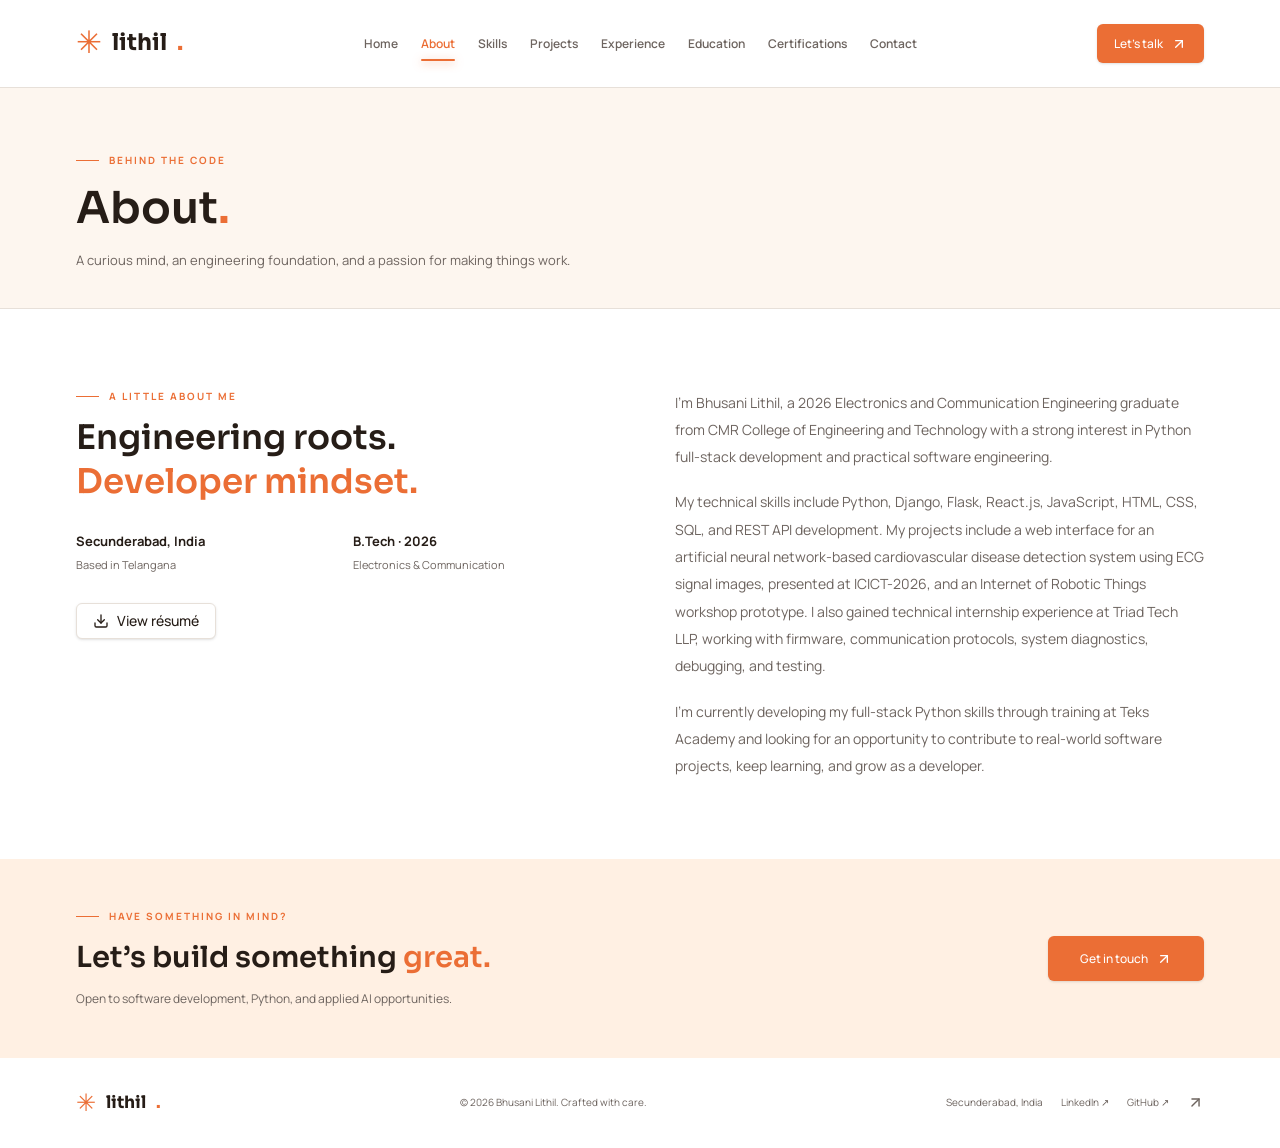
==== commit e2135a8d: "Rewrite About section using resume details" ====
--- a/lithil-portfolio-standalone/lithil-portfolio/about.html
+++ b/lithil-portfolio-standalone/lithil-portfolio/about.html
@@ -1,2 +1,2 @@
 <!DOCTYPE html>
-<html lang="en"><head><meta charset="utf-8"/><meta content="width=device-width, initial-scale=1" name="viewport"/><title>About | Bhusani Lithil — Software, Python & Applied AI</title><meta content="Bhusani Lithil" name="author"/><meta content="Learn about Bhusani Lithil, an Electronics and Communication Engineering graduate focused on Python, web development, applied AI, and embedded systems." name="description"/><meta content="About | Bhusani Lithil — Software, Python & Applied AI" property="og:title"/><meta content="Learn about Bhusani Lithil, an Electronics and Communication Engineering graduate focused on Python, web development, applied AI, and embedded systems." property="og:description"/><meta content="website" property="og:type"/><meta content="summary_large_image" name="twitter:card"/><link href="styles.css" rel="stylesheet"/><link href="assets/favicon.png" rel="icon"/><script defer="" src="script.js"></script></head><body><header class="site-header"><div class="container-wide header-inner"><a class="wordmark" href="index.html"><span class="brand-symbol">✳</span> lithil<span class="text-primary">.</span></a><nav aria-label="Main navigation" class="desktop-nav"><a class="nav-link" href="index.html">Home</a><a aria-current="page" class="nav-link active" data-status="active" href="about.html">About</a><a class="nav-link" href="skills.html">Skills</a><a class="nav-link" href="projects.html">Projects</a><a class="nav-link" href="experience.html">Experience</a><a class="nav-link" href="education.html">Education</a><a class="nav-link" href="certification.html">Certifications</a><a class="nav-link" href="contact.html">Contact</a></nav><a class="inline-flex items-center justify-center gap-2 whitespace-nowrap rounded-md text-sm font-medium cursor-pointer transition-colors focus-visible:outline-none focus-visible:ring-1 focus-visible:ring-ring disabled:pointer-events-none disabled:opacity-50 disabled:cursor-not-allowed [&amp;_svg]:pointer-events-none [&amp;_svg]:size-4 [&amp;_svg]:shrink-0 bg-primary text-primary-foreground shadow hover:bg-primary/90 h-9 px-4 py-2 header-contact" href="contact.html">Let’s talk <svg aria-hidden="true" class="lucide lucide-arrow-up-right" fill="none" height="24" stroke="currentColor" stroke-linecap="round" stroke-linejoin="round" stroke-width="2" viewbox="0 0 24 24" width="24" xmlns="http://www.w3.org/2000/svg"><path d="M7 7h10v10"></path><path d="M7 17 17 7"></path></svg></a><button aria-controls="mobile-navigation" aria-expanded="false" aria-label="Open navigation" class="inline-flex items-center justify-center gap-2 whitespace-nowrap rounded-md text-sm font-medium cursor-pointer transition-colors focus-visible:outline-none focus-visible:ring-1 focus-visible:ring-ring disabled:pointer-events-none disabled:opacity-50 disabled:cursor-not-allowed [&amp;_svg]:pointer-events-none [&amp;_svg]:size-4 [&amp;_svg]:shrink-0 hover:bg-accent hover:text-accent-foreground h-9 w-9 mobile-menu-toggle"><svg aria-hidden="true" class="lucide lucide-menu" fill="none" height="24" stroke="currentColor" stroke-linecap="round" stroke-linejoin="round" stroke-width="2" viewbox="0 0 24 24" width="24" xmlns="http://www.w3.org/2000/svg"><path d="M4 5h16"></path><path d="M4 12h16"></path><path d="M4 19h16"></path></svg></button></div><nav aria-label="Mobile navigation" class="mobile-nav" hidden="" id="mobile-navigation"><a class="nav-link" href="index.html">Home</a><a aria-current="page" class="nav-link active" data-status="active" href="about.html">About</a><a class="nav-link" href="skills.html">Skills</a><a class="nav-link" href="projects.html">Projects</a><a class="nav-link" href="experience.html">Experience</a><a class="nav-link" href="education.html">Education</a><a class="nav-link" href="certification.html">Certifications</a><a class="nav-link" href="contact.html">Contact</a></nav></header><!--$--><main><section class="page-intro"><div class="container-wide reveal"><div class="section-eyebrow">Behind the code</div><h1 class="section-heading">About<span class="text-primary">.</span></h1><p class="section-subtitle">A curious mind, an engineering foundation, and a passion for making things work.</p></div></section><section class="section container-wide page-content"><div class="about-layout reveal"><div><div class="section-eyebrow">A little about me</div><h2 class="section-heading">Engineering roots.<br/><span>Developer mindset.</span></h2><div class="fact-grid"><div><strong>Secunderabad, India</strong><span>Based in Telangana</span></div><div><strong>B.Tech · 2026</strong><span>Electronics &amp; Communication</span></div></div><a class="inline-flex items-center justify-center gap-2 whitespace-nowrap rounded-md text-sm font-medium cursor-pointer transition-colors focus-visible:outline-none focus-visible:ring-1 focus-visible:ring-ring disabled:pointer-events-none disabled:opacity-50 disabled:cursor-not-allowed [&amp;_svg]:pointer-events-none [&amp;_svg]:size-4 [&amp;_svg]:shrink-0 border border-input bg-background shadow-sm hover:bg-accent hover:text-accent-foreground h-9 px-4 py-2 mt-7" download="BhusaniLithil_FullStack.pdf" href="assets/BhusaniLithil_FullStack.pdf" rel="noreferrer" target="_blank"><svg aria-hidden="true" class="lucide lucide-download" fill="none" height="24" stroke="currentColor" stroke-linecap="round" stroke-linejoin="round" stroke-width="2" viewbox="0 0 24 24" width="24" xmlns="http://www.w3.org/2000/svg"><path d="M12 15V3"></path><path d="M21 15v4a2 2 0 0 1-2 2H5a2 2 0 0 1-2-2v-4"></path><path d="m7 10 5 5 5-5"></path></svg> View résumé</a></div><div class="about-text"><p>I’m Bhusani Lithil, an Electronics &amp; Communication Engineering graduate from CMR College of Engineering &amp; Technology, now focused on software development, applied AI, and full-stack Python.</p><p>My work includes a JavaScript expense tracker and ANN-based ECG signal image analysis, alongside internship and workshop experience in embedded systems and IoT. I also earned Microsoft Azure AI Fundamentals and Oracle Cloud Infrastructure Generative AI credentials, completed Google’s Foundations of UX Design course, and reached the Google Cloud Arcade Champion milestone.</p><p>I’m continuing to build my full-stack Python skills and looking for an opportunity where I can contribute, learn from experienced engineers, and work on practical software problems.</p></div></div></section></main><!--/$--><section class="cta-band"><div class="container-wide cta-inner"><div><div class="section-eyebrow">Have something in mind?</div><h2>Let’s build something <span class="text-primary">great.</span></h2><p>Open to software development, Python, and applied AI opportunities.</p></div><a class="inline-flex items-center justify-center gap-2 whitespace-nowrap text-sm font-medium cursor-pointer transition-colors focus-visible:outline-none focus-visible:ring-1 focus-visible:ring-ring disabled:pointer-events-none disabled:opacity-50 disabled:cursor-not-allowed [&amp;_svg]:pointer-events-none [&amp;_svg]:size-4 [&amp;_svg]:shrink-0 bg-primary text-primary-foreground shadow hover:bg-primary/90 h-10 rounded-md px-8" href="contact.html">Get in touch <svg aria-hidden="true" class="lucide lucide-arrow-up-right" fill="none" height="24" stroke="currentColor" stroke-linecap="round" stroke-linejoin="round" stroke-width="2" viewbox="0 0 24 24" width="24" xmlns="http://www.w3.org/2000/svg"><path d="M7 7h10v10"></path><path d="M7 17 17 7"></path></svg></a></div></section><footer class="site-footer"><div class="container-wide footer-inner"><a class="wordmark" href="index.html"><span class="brand-symbol">✳</span> lithil<span class="text-primary">.</span></a><p>© 2026 Bhusani Lithil. Crafted with care.</p><div class="footer-right"><span>Secunderabad, India</span><a class="footer-social" href="https://www.linkedin.com/in/bhusani-lithil/" rel="noreferrer" target="_blank">LinkedIn ↗</a><a class="footer-social" href="https://github.com/LITHIL70" rel="noreferrer" target="_blank">GitHub ↗</a><a aria-label="Email Lithil" href="mailto:bhusanilithil111@gmail.com"><svg aria-hidden="true" class="lucide lucide-arrow-up-right" fill="none" height="17" stroke="currentColor" stroke-linecap="round" stroke-linejoin="round" stroke-width="2" viewbox="0 0 24 24" width="17" xmlns="http://www.w3.org/2000/svg"><path d="M7 7h10v10"></path><path d="M7 17 17 7"></path></svg></a></div></div></footer></body></html>+<html lang="en"><head><meta charset="utf-8"/><meta content="width=device-width, initial-scale=1" name="viewport"/><title>About | Bhusani Lithil — Software, Python & Applied AI</title><meta content="Bhusani Lithil" name="author"/><meta content="Learn about Bhusani Lithil, an Electronics and Communication Engineering graduate focused on Python, web development, applied AI, and embedded systems." name="description"/><meta content="About | Bhusani Lithil — Software, Python & Applied AI" property="og:title"/><meta content="Learn about Bhusani Lithil, an Electronics and Communication Engineering graduate focused on Python, web development, applied AI, and embedded systems." property="og:description"/><meta content="website" property="og:type"/><meta content="summary_large_image" name="twitter:card"/><link href="styles.css" rel="stylesheet"/><link href="assets/favicon.png" rel="icon"/><script defer="" src="script.js"></script></head><body><header class="site-header"><div class="container-wide header-inner"><a class="wordmark" href="index.html"><span class="brand-symbol">✳</span> lithil<span class="text-primary">.</span></a><nav aria-label="Main navigation" class="desktop-nav"><a class="nav-link" href="index.html">Home</a><a aria-current="page" class="nav-link active" data-status="active" href="about.html">About</a><a class="nav-link" href="skills.html">Skills</a><a class="nav-link" href="projects.html">Projects</a><a class="nav-link" href="experience.html">Experience</a><a class="nav-link" href="education.html">Education</a><a class="nav-link" href="certification.html">Certifications</a><a class="nav-link" href="contact.html">Contact</a></nav><a class="inline-flex items-center justify-center gap-2 whitespace-nowrap rounded-md text-sm font-medium cursor-pointer transition-colors focus-visible:outline-none focus-visible:ring-1 focus-visible:ring-ring disabled:pointer-events-none disabled:opacity-50 disabled:cursor-not-allowed [&amp;_svg]:pointer-events-none [&amp;_svg]:size-4 [&amp;_svg]:shrink-0 bg-primary text-primary-foreground shadow hover:bg-primary/90 h-9 px-4 py-2 header-contact" href="contact.html">Let’s talk <svg aria-hidden="true" class="lucide lucide-arrow-up-right" fill="none" height="24" stroke="currentColor" stroke-linecap="round" stroke-linejoin="round" stroke-width="2" viewbox="0 0 24 24" width="24" xmlns="http://www.w3.org/2000/svg"><path d="M7 7h10v10"></path><path d="M7 17 17 7"></path></svg></a><button aria-controls="mobile-navigation" aria-expanded="false" aria-label="Open navigation" class="inline-flex items-center justify-center gap-2 whitespace-nowrap rounded-md text-sm font-medium cursor-pointer transition-colors focus-visible:outline-none focus-visible:ring-1 focus-visible:ring-ring disabled:pointer-events-none disabled:opacity-50 disabled:cursor-not-allowed [&amp;_svg]:pointer-events-none [&amp;_svg]:size-4 [&amp;_svg]:shrink-0 hover:bg-accent hover:text-accent-foreground h-9 w-9 mobile-menu-toggle"><svg aria-hidden="true" class="lucide lucide-menu" fill="none" height="24" stroke="currentColor" stroke-linecap="round" stroke-linejoin="round" stroke-width="2" viewbox="0 0 24 24" width="24" xmlns="http://www.w3.org/2000/svg"><path d="M4 5h16"></path><path d="M4 12h16"></path><path d="M4 19h16"></path></svg></button></div><nav aria-label="Mobile navigation" class="mobile-nav" hidden="" id="mobile-navigation"><a class="nav-link" href="index.html">Home</a><a aria-current="page" class="nav-link active" data-status="active" href="about.html">About</a><a class="nav-link" href="skills.html">Skills</a><a class="nav-link" href="projects.html">Projects</a><a class="nav-link" href="experience.html">Experience</a><a class="nav-link" href="education.html">Education</a><a class="nav-link" href="certification.html">Certifications</a><a class="nav-link" href="contact.html">Contact</a></nav></header><!--$--><main><section class="page-intro"><div class="container-wide reveal"><div class="section-eyebrow">Behind the code</div><h1 class="section-heading">About<span class="text-primary">.</span></h1><p class="section-subtitle">A curious mind, an engineering foundation, and a passion for making things work.</p></div></section><section class="section container-wide page-content"><div class="about-layout reveal"><div><div class="section-eyebrow">A little about me</div><h2 class="section-heading">Engineering roots.<br/><span>Developer mindset.</span></h2><div class="fact-grid"><div><strong>Secunderabad, India</strong><span>Based in Telangana</span></div><div><strong>B.Tech · 2026</strong><span>Electronics &amp; Communication</span></div></div><a class="inline-flex items-center justify-center gap-2 whitespace-nowrap rounded-md text-sm font-medium cursor-pointer transition-colors focus-visible:outline-none focus-visible:ring-1 focus-visible:ring-ring disabled:pointer-events-none disabled:opacity-50 disabled:cursor-not-allowed [&amp;_svg]:pointer-events-none [&amp;_svg]:size-4 [&amp;_svg]:shrink-0 border border-input bg-background shadow-sm hover:bg-accent hover:text-accent-foreground h-9 px-4 py-2 mt-7" download="BhusaniLithil_FullStack.pdf" href="assets/BhusaniLithil_FullStack.pdf" rel="noreferrer" target="_blank"><svg aria-hidden="true" class="lucide lucide-download" fill="none" height="24" stroke="currentColor" stroke-linecap="round" stroke-linejoin="round" stroke-width="2" viewbox="0 0 24 24" width="24" xmlns="http://www.w3.org/2000/svg"><path d="M12 15V3"></path><path d="M21 15v4a2 2 0 0 1-2 2H5a2 2 0 0 1-2-2v-4"></path><path d="m7 10 5 5 5-5"></path></svg> View résumé</a></div><div class="about-text"><p>I’m Bhusani Lithil, a 2026 Electronics and Communication Engineering graduate from CMR College of Engineering and Technology with a strong interest in Python full-stack development and practical software engineering.</p><p>My technical skills include Python, Django, Flask, React.js, JavaScript, HTML, CSS, SQL, and REST API development. My projects include a web interface for an artificial neural network-based cardiovascular disease detection system using ECG signal images, presented at ICICT-2026, and an Internet of Robotic Things workshop prototype. I also gained technical internship experience at Triad Tech LLP, working with firmware, communication protocols, system diagnostics, debugging, and testing.</p><p>I’m currently developing my full-stack Python skills through training at Teks Academy and looking for an opportunity to contribute to real-world software projects, keep learning, and grow as a developer.</p></div></div></section></main><!--/$--><section class="cta-band"><div class="container-wide cta-inner"><div><div class="section-eyebrow">Have something in mind?</div><h2>Let’s build something <span class="text-primary">great.</span></h2><p>Open to software development, Python, and applied AI opportunities.</p></div><a class="inline-flex items-center justify-center gap-2 whitespace-nowrap text-sm font-medium cursor-pointer transition-colors focus-visible:outline-none focus-visible:ring-1 focus-visible:ring-ring disabled:pointer-events-none disabled:opacity-50 disabled:cursor-not-allowed [&amp;_svg]:pointer-events-none [&amp;_svg]:size-4 [&amp;_svg]:shrink-0 bg-primary text-primary-foreground shadow hover:bg-primary/90 h-10 rounded-md px-8" href="contact.html">Get in touch <svg aria-hidden="true" class="lucide lucide-arrow-up-right" fill="none" height="24" stroke="currentColor" stroke-linecap="round" stroke-linejoin="round" stroke-width="2" viewbox="0 0 24 24" width="24" xmlns="http://www.w3.org/2000/svg"><path d="M7 7h10v10"></path><path d="M7 17 17 7"></path></svg></a></div></section><footer class="site-footer"><div class="container-wide footer-inner"><a class="wordmark" href="index.html"><span class="brand-symbol">✳</span> lithil<span class="text-primary">.</span></a><p>© 2026 Bhusani Lithil. Crafted with care.</p><div class="footer-right"><span>Secunderabad, India</span><a class="footer-social" href="https://www.linkedin.com/in/bhusani-lithil/" rel="noreferrer" target="_blank">LinkedIn ↗</a><a class="footer-social" href="https://github.com/LITHIL70" rel="noreferrer" target="_blank">GitHub ↗</a><a aria-label="Email Lithil" href="mailto:bhusanilithil111@gmail.com"><svg aria-hidden="true" class="lucide lucide-arrow-up-right" fill="none" height="17" stroke="currentColor" stroke-linecap="round" stroke-linejoin="round" stroke-width="2" viewbox="0 0 24 24" width="17" xmlns="http://www.w3.org/2000/svg"><path d="M7 7h10v10"></path><path d="M7 17 17 7"></path></svg></a></div></div></footer></body></html>
--- a/lithil-portfolio-standalone/lithil-portfolio/styles.css
+++ b/lithil-portfolio-standalone/lithil-portfolio/styles.css
@@ -895,6 +895,8 @@
 .footer-inner .brand-symbol { font-size: 24px; }
 .footer-inner p { color: var(--muted-foreground); font-size: 10px; }
 .footer-right { color: var(--muted-foreground); align-items: center; gap: 18px; font-size: 10px; display: flex; }
+.footer-social { text-decoration: none; transition: color 0.2s ease; }
+.footer-social:hover, .footer-social:focus-visible { color: var(--primary); }
 .reveal { animation: 0.75s ease-out 0s 1 normal both running rise-in; }
 .reveal-delay { animation-delay: 0.15s; }
 @keyframes rise-in { 
@@ -910,6 +912,7 @@
   100% { transform: rotate(360deg); }
 }
 .mobile-menu-toggle, .mobile-nav { display: none; }
+.mobile-nav[hidden] { display: none !important; }
 @media (width >= 1500px) {
   .hero-inner, .hero { min-height: 650px; }
 }
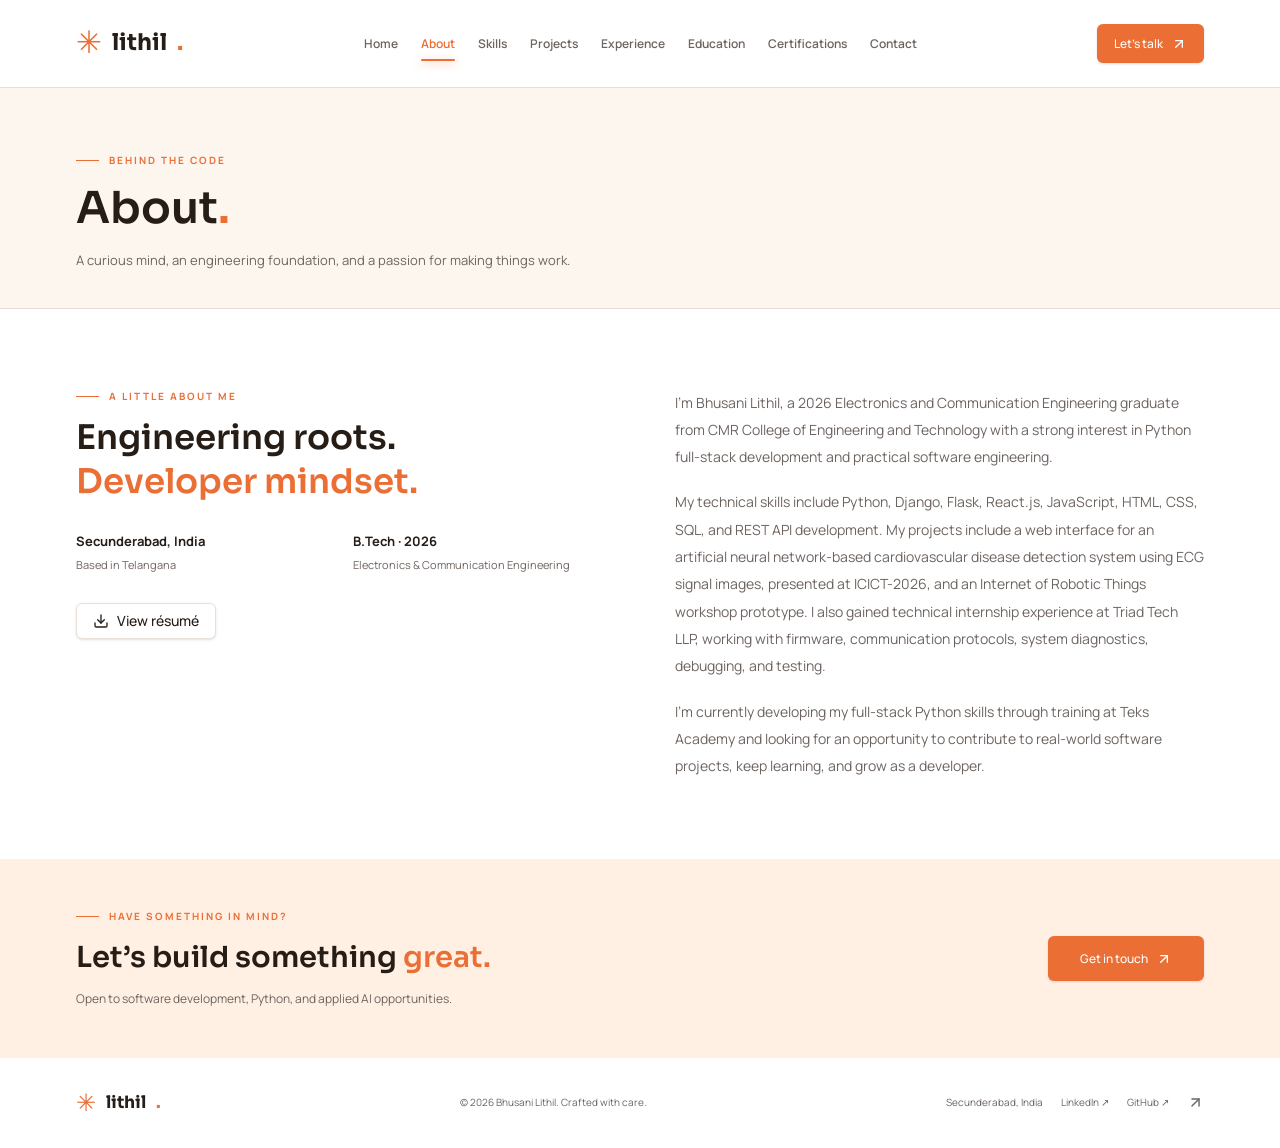
==== commit 7290cf3f: "Clarify engineering degree label in About section" ====
--- a/lithil-portfolio-standalone/lithil-portfolio/about.html
+++ b/lithil-portfolio-standalone/lithil-portfolio/about.html
@@ -1,2 +1,2 @@
 <!DOCTYPE html>
-<html lang="en"><head><meta charset="utf-8"/><meta content="width=device-width, initial-scale=1" name="viewport"/><title>About | Bhusani Lithil — Software, Python & Applied AI</title><meta content="Bhusani Lithil" name="author"/><meta content="Learn about Bhusani Lithil, an Electronics and Communication Engineering graduate focused on Python, web development, applied AI, and embedded systems." name="description"/><meta content="About | Bhusani Lithil — Software, Python & Applied AI" property="og:title"/><meta content="Learn about Bhusani Lithil, an Electronics and Communication Engineering graduate focused on Python, web development, applied AI, and embedded systems." property="og:description"/><meta content="website" property="og:type"/><meta content="summary_large_image" name="twitter:card"/><link href="styles.css" rel="stylesheet"/><link href="assets/favicon.png" rel="icon"/><script defer="" src="script.js"></script></head><body><header class="site-header"><div class="container-wide header-inner"><a class="wordmark" href="index.html"><span class="brand-symbol">✳</span> lithil<span class="text-primary">.</span></a><nav aria-label="Main navigation" class="desktop-nav"><a class="nav-link" href="index.html">Home</a><a aria-current="page" class="nav-link active" data-status="active" href="about.html">About</a><a class="nav-link" href="skills.html">Skills</a><a class="nav-link" href="projects.html">Projects</a><a class="nav-link" href="experience.html">Experience</a><a class="nav-link" href="education.html">Education</a><a class="nav-link" href="certification.html">Certifications</a><a class="nav-link" href="contact.html">Contact</a></nav><a class="inline-flex items-center justify-center gap-2 whitespace-nowrap rounded-md text-sm font-medium cursor-pointer transition-colors focus-visible:outline-none focus-visible:ring-1 focus-visible:ring-ring disabled:pointer-events-none disabled:opacity-50 disabled:cursor-not-allowed [&amp;_svg]:pointer-events-none [&amp;_svg]:size-4 [&amp;_svg]:shrink-0 bg-primary text-primary-foreground shadow hover:bg-primary/90 h-9 px-4 py-2 header-contact" href="contact.html">Let’s talk <svg aria-hidden="true" class="lucide lucide-arrow-up-right" fill="none" height="24" stroke="currentColor" stroke-linecap="round" stroke-linejoin="round" stroke-width="2" viewbox="0 0 24 24" width="24" xmlns="http://www.w3.org/2000/svg"><path d="M7 7h10v10"></path><path d="M7 17 17 7"></path></svg></a><button aria-controls="mobile-navigation" aria-expanded="false" aria-label="Open navigation" class="inline-flex items-center justify-center gap-2 whitespace-nowrap rounded-md text-sm font-medium cursor-pointer transition-colors focus-visible:outline-none focus-visible:ring-1 focus-visible:ring-ring disabled:pointer-events-none disabled:opacity-50 disabled:cursor-not-allowed [&amp;_svg]:pointer-events-none [&amp;_svg]:size-4 [&amp;_svg]:shrink-0 hover:bg-accent hover:text-accent-foreground h-9 w-9 mobile-menu-toggle"><svg aria-hidden="true" class="lucide lucide-menu" fill="none" height="24" stroke="currentColor" stroke-linecap="round" stroke-linejoin="round" stroke-width="2" viewbox="0 0 24 24" width="24" xmlns="http://www.w3.org/2000/svg"><path d="M4 5h16"></path><path d="M4 12h16"></path><path d="M4 19h16"></path></svg></button></div><nav aria-label="Mobile navigation" class="mobile-nav" hidden="" id="mobile-navigation"><a class="nav-link" href="index.html">Home</a><a aria-current="page" class="nav-link active" data-status="active" href="about.html">About</a><a class="nav-link" href="skills.html">Skills</a><a class="nav-link" href="projects.html">Projects</a><a class="nav-link" href="experience.html">Experience</a><a class="nav-link" href="education.html">Education</a><a class="nav-link" href="certification.html">Certifications</a><a class="nav-link" href="contact.html">Contact</a></nav></header><!--$--><main><section class="page-intro"><div class="container-wide reveal"><div class="section-eyebrow">Behind the code</div><h1 class="section-heading">About<span class="text-primary">.</span></h1><p class="section-subtitle">A curious mind, an engineering foundation, and a passion for making things work.</p></div></section><section class="section container-wide page-content"><div class="about-layout reveal"><div><div class="section-eyebrow">A little about me</div><h2 class="section-heading">Engineering roots.<br/><span>Developer mindset.</span></h2><div class="fact-grid"><div><strong>Secunderabad, India</strong><span>Based in Telangana</span></div><div><strong>B.Tech · 2026</strong><span>Electronics &amp; Communication</span></div></div><a class="inline-flex items-center justify-center gap-2 whitespace-nowrap rounded-md text-sm font-medium cursor-pointer transition-colors focus-visible:outline-none focus-visible:ring-1 focus-visible:ring-ring disabled:pointer-events-none disabled:opacity-50 disabled:cursor-not-allowed [&amp;_svg]:pointer-events-none [&amp;_svg]:size-4 [&amp;_svg]:shrink-0 border border-input bg-background shadow-sm hover:bg-accent hover:text-accent-foreground h-9 px-4 py-2 mt-7" download="BhusaniLithil_FullStack.pdf" href="assets/BhusaniLithil_FullStack.pdf" rel="noreferrer" target="_blank"><svg aria-hidden="true" class="lucide lucide-download" fill="none" height="24" stroke="currentColor" stroke-linecap="round" stroke-linejoin="round" stroke-width="2" viewbox="0 0 24 24" width="24" xmlns="http://www.w3.org/2000/svg"><path d="M12 15V3"></path><path d="M21 15v4a2 2 0 0 1-2 2H5a2 2 0 0 1-2-2v-4"></path><path d="m7 10 5 5 5-5"></path></svg> View résumé</a></div><div class="about-text"><p>I’m Bhusani Lithil, a 2026 Electronics and Communication Engineering graduate from CMR College of Engineering and Technology with a strong interest in Python full-stack development and practical software engineering.</p><p>My technical skills include Python, Django, Flask, React.js, JavaScript, HTML, CSS, SQL, and REST API development. My projects include a web interface for an artificial neural network-based cardiovascular disease detection system using ECG signal images, presented at ICICT-2026, and an Internet of Robotic Things workshop prototype. I also gained technical internship experience at Triad Tech LLP, working with firmware, communication protocols, system diagnostics, debugging, and testing.</p><p>I’m currently developing my full-stack Python skills through training at Teks Academy and looking for an opportunity to contribute to real-world software projects, keep learning, and grow as a developer.</p></div></div></section></main><!--/$--><section class="cta-band"><div class="container-wide cta-inner"><div><div class="section-eyebrow">Have something in mind?</div><h2>Let’s build something <span class="text-primary">great.</span></h2><p>Open to software development, Python, and applied AI opportunities.</p></div><a class="inline-flex items-center justify-center gap-2 whitespace-nowrap text-sm font-medium cursor-pointer transition-colors focus-visible:outline-none focus-visible:ring-1 focus-visible:ring-ring disabled:pointer-events-none disabled:opacity-50 disabled:cursor-not-allowed [&amp;_svg]:pointer-events-none [&amp;_svg]:size-4 [&amp;_svg]:shrink-0 bg-primary text-primary-foreground shadow hover:bg-primary/90 h-10 rounded-md px-8" href="contact.html">Get in touch <svg aria-hidden="true" class="lucide lucide-arrow-up-right" fill="none" height="24" stroke="currentColor" stroke-linecap="round" stroke-linejoin="round" stroke-width="2" viewbox="0 0 24 24" width="24" xmlns="http://www.w3.org/2000/svg"><path d="M7 7h10v10"></path><path d="M7 17 17 7"></path></svg></a></div></section><footer class="site-footer"><div class="container-wide footer-inner"><a class="wordmark" href="index.html"><span class="brand-symbol">✳</span> lithil<span class="text-primary">.</span></a><p>© 2026 Bhusani Lithil. Crafted with care.</p><div class="footer-right"><span>Secunderabad, India</span><a class="footer-social" href="https://www.linkedin.com/in/bhusani-lithil/" rel="noreferrer" target="_blank">LinkedIn ↗</a><a class="footer-social" href="https://github.com/LITHIL70" rel="noreferrer" target="_blank">GitHub ↗</a><a aria-label="Email Lithil" href="mailto:bhusanilithil111@gmail.com"><svg aria-hidden="true" class="lucide lucide-arrow-up-right" fill="none" height="17" stroke="currentColor" stroke-linecap="round" stroke-linejoin="round" stroke-width="2" viewbox="0 0 24 24" width="17" xmlns="http://www.w3.org/2000/svg"><path d="M7 7h10v10"></path><path d="M7 17 17 7"></path></svg></a></div></div></footer></body></html>+<html lang="en"><head><meta charset="utf-8"/><meta content="width=device-width, initial-scale=1" name="viewport"/><title>About | Bhusani Lithil — Software, Python & Applied AI</title><meta content="Bhusani Lithil" name="author"/><meta content="Learn about Bhusani Lithil, an Electronics and Communication Engineering graduate focused on Python, web development, applied AI, and embedded systems." name="description"/><meta content="About | Bhusani Lithil — Software, Python & Applied AI" property="og:title"/><meta content="Learn about Bhusani Lithil, an Electronics and Communication Engineering graduate focused on Python, web development, applied AI, and embedded systems." property="og:description"/><meta content="website" property="og:type"/><meta content="summary_large_image" name="twitter:card"/><link href="styles.css" rel="stylesheet"/><link href="assets/favicon.png" rel="icon"/><script defer="" src="script.js"></script></head><body><header class="site-header"><div class="container-wide header-inner"><a class="wordmark" href="index.html"><span class="brand-symbol">✳</span> lithil<span class="text-primary">.</span></a><nav aria-label="Main navigation" class="desktop-nav"><a class="nav-link" href="index.html">Home</a><a aria-current="page" class="nav-link active" data-status="active" href="about.html">About</a><a class="nav-link" href="skills.html">Skills</a><a class="nav-link" href="projects.html">Projects</a><a class="nav-link" href="experience.html">Experience</a><a class="nav-link" href="education.html">Education</a><a class="nav-link" href="certification.html">Certifications</a><a class="nav-link" href="contact.html">Contact</a></nav><a class="inline-flex items-center justify-center gap-2 whitespace-nowrap rounded-md text-sm font-medium cursor-pointer transition-colors focus-visible:outline-none focus-visible:ring-1 focus-visible:ring-ring disabled:pointer-events-none disabled:opacity-50 disabled:cursor-not-allowed [&amp;_svg]:pointer-events-none [&amp;_svg]:size-4 [&amp;_svg]:shrink-0 bg-primary text-primary-foreground shadow hover:bg-primary/90 h-9 px-4 py-2 header-contact" href="contact.html">Let’s talk <svg aria-hidden="true" class="lucide lucide-arrow-up-right" fill="none" height="24" stroke="currentColor" stroke-linecap="round" stroke-linejoin="round" stroke-width="2" viewbox="0 0 24 24" width="24" xmlns="http://www.w3.org/2000/svg"><path d="M7 7h10v10"></path><path d="M7 17 17 7"></path></svg></a><button aria-controls="mobile-navigation" aria-expanded="false" aria-label="Open navigation" class="inline-flex items-center justify-center gap-2 whitespace-nowrap rounded-md text-sm font-medium cursor-pointer transition-colors focus-visible:outline-none focus-visible:ring-1 focus-visible:ring-ring disabled:pointer-events-none disabled:opacity-50 disabled:cursor-not-allowed [&amp;_svg]:pointer-events-none [&amp;_svg]:size-4 [&amp;_svg]:shrink-0 hover:bg-accent hover:text-accent-foreground h-9 w-9 mobile-menu-toggle"><svg aria-hidden="true" class="lucide lucide-menu" fill="none" height="24" stroke="currentColor" stroke-linecap="round" stroke-linejoin="round" stroke-width="2" viewbox="0 0 24 24" width="24" xmlns="http://www.w3.org/2000/svg"><path d="M4 5h16"></path><path d="M4 12h16"></path><path d="M4 19h16"></path></svg></button></div><nav aria-label="Mobile navigation" class="mobile-nav" hidden="" id="mobile-navigation"><a class="nav-link" href="index.html">Home</a><a aria-current="page" class="nav-link active" data-status="active" href="about.html">About</a><a class="nav-link" href="skills.html">Skills</a><a class="nav-link" href="projects.html">Projects</a><a class="nav-link" href="experience.html">Experience</a><a class="nav-link" href="education.html">Education</a><a class="nav-link" href="certification.html">Certifications</a><a class="nav-link" href="contact.html">Contact</a></nav></header><!--$--><main><section class="page-intro"><div class="container-wide reveal"><div class="section-eyebrow">Behind the code</div><h1 class="section-heading">About<span class="text-primary">.</span></h1><p class="section-subtitle">A curious mind, an engineering foundation, and a passion for making things work.</p></div></section><section class="section container-wide page-content"><div class="about-layout reveal"><div><div class="section-eyebrow">A little about me</div><h2 class="section-heading">Engineering roots.<br/><span>Developer mindset.</span></h2><div class="fact-grid"><div><strong>Secunderabad, India</strong><span>Based in Telangana</span></div><div><strong>B.Tech · 2026</strong><span>Electronics &amp; Communication Engineering</span></div></div><a class="inline-flex items-center justify-center gap-2 whitespace-nowrap rounded-md text-sm font-medium cursor-pointer transition-colors focus-visible:outline-none focus-visible:ring-1 focus-visible:ring-ring disabled:pointer-events-none disabled:opacity-50 disabled:cursor-not-allowed [&amp;_svg]:pointer-events-none [&amp;_svg]:size-4 [&amp;_svg]:shrink-0 border border-input bg-background shadow-sm hover:bg-accent hover:text-accent-foreground h-9 px-4 py-2 mt-7" download="BhusaniLithil_FullStack.pdf" href="assets/BhusaniLithil_FullStack.pdf" rel="noreferrer" target="_blank"><svg aria-hidden="true" class="lucide lucide-download" fill="none" height="24" stroke="currentColor" stroke-linecap="round" stroke-linejoin="round" stroke-width="2" viewbox="0 0 24 24" width="24" xmlns="http://www.w3.org/2000/svg"><path d="M12 15V3"></path><path d="M21 15v4a2 2 0 0 1-2 2H5a2 2 0 0 1-2-2v-4"></path><path d="m7 10 5 5 5-5"></path></svg> View résumé</a></div><div class="about-text"><p>I’m Bhusani Lithil, a 2026 Electronics and Communication Engineering graduate from CMR College of Engineering and Technology with a strong interest in Python full-stack development and practical software engineering.</p><p>My technical skills include Python, Django, Flask, React.js, JavaScript, HTML, CSS, SQL, and REST API development. My projects include a web interface for an artificial neural network-based cardiovascular disease detection system using ECG signal images, presented at ICICT-2026, and an Internet of Robotic Things workshop prototype. I also gained technical internship experience at Triad Tech LLP, working with firmware, communication protocols, system diagnostics, debugging, and testing.</p><p>I’m currently developing my full-stack Python skills through training at Teks Academy and looking for an opportunity to contribute to real-world software projects, keep learning, and grow as a developer.</p></div></div></section></main><!--/$--><section class="cta-band"><div class="container-wide cta-inner"><div><div class="section-eyebrow">Have something in mind?</div><h2>Let’s build something <span class="text-primary">great.</span></h2><p>Open to software development, Python, and applied AI opportunities.</p></div><a class="inline-flex items-center justify-center gap-2 whitespace-nowrap text-sm font-medium cursor-pointer transition-colors focus-visible:outline-none focus-visible:ring-1 focus-visible:ring-ring disabled:pointer-events-none disabled:opacity-50 disabled:cursor-not-allowed [&amp;_svg]:pointer-events-none [&amp;_svg]:size-4 [&amp;_svg]:shrink-0 bg-primary text-primary-foreground shadow hover:bg-primary/90 h-10 rounded-md px-8" href="contact.html">Get in touch <svg aria-hidden="true" class="lucide lucide-arrow-up-right" fill="none" height="24" stroke="currentColor" stroke-linecap="round" stroke-linejoin="round" stroke-width="2" viewbox="0 0 24 24" width="24" xmlns="http://www.w3.org/2000/svg"><path d="M7 7h10v10"></path><path d="M7 17 17 7"></path></svg></a></div></section><footer class="site-footer"><div class="container-wide footer-inner"><a class="wordmark" href="index.html"><span class="brand-symbol">✳</span> lithil<span class="text-primary">.</span></a><p>© 2026 Bhusani Lithil. Crafted with care.</p><div class="footer-right"><span>Secunderabad, India</span><a class="footer-social" href="https://www.linkedin.com/in/bhusani-lithil/" rel="noreferrer" target="_blank">LinkedIn ↗</a><a class="footer-social" href="https://github.com/LITHIL70" rel="noreferrer" target="_blank">GitHub ↗</a><a aria-label="Email Lithil" href="mailto:bhusanilithil111@gmail.com"><svg aria-hidden="true" class="lucide lucide-arrow-up-right" fill="none" height="17" stroke="currentColor" stroke-linecap="round" stroke-linejoin="round" stroke-width="2" viewbox="0 0 24 24" width="17" xmlns="http://www.w3.org/2000/svg"><path d="M7 7h10v10"></path><path d="M7 17 17 7"></path></svg></a></div></div></footer></body></html>
